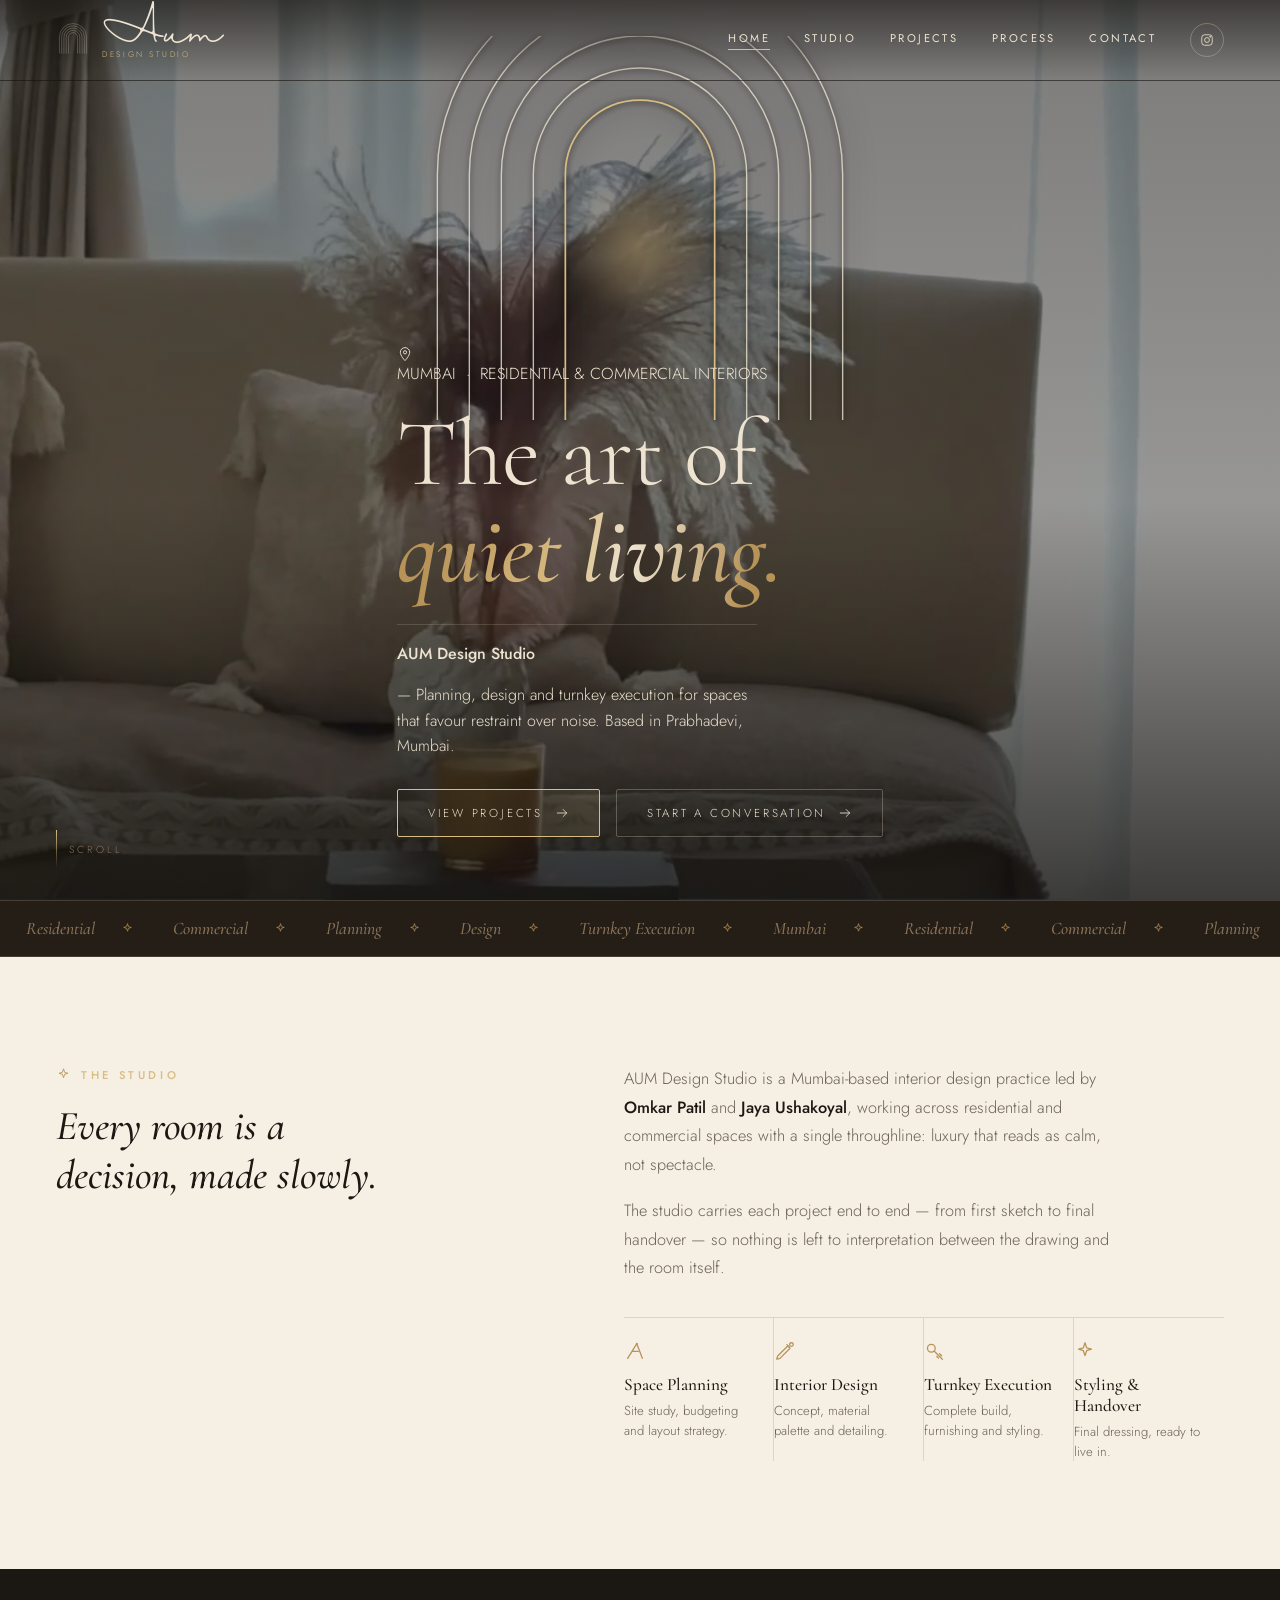
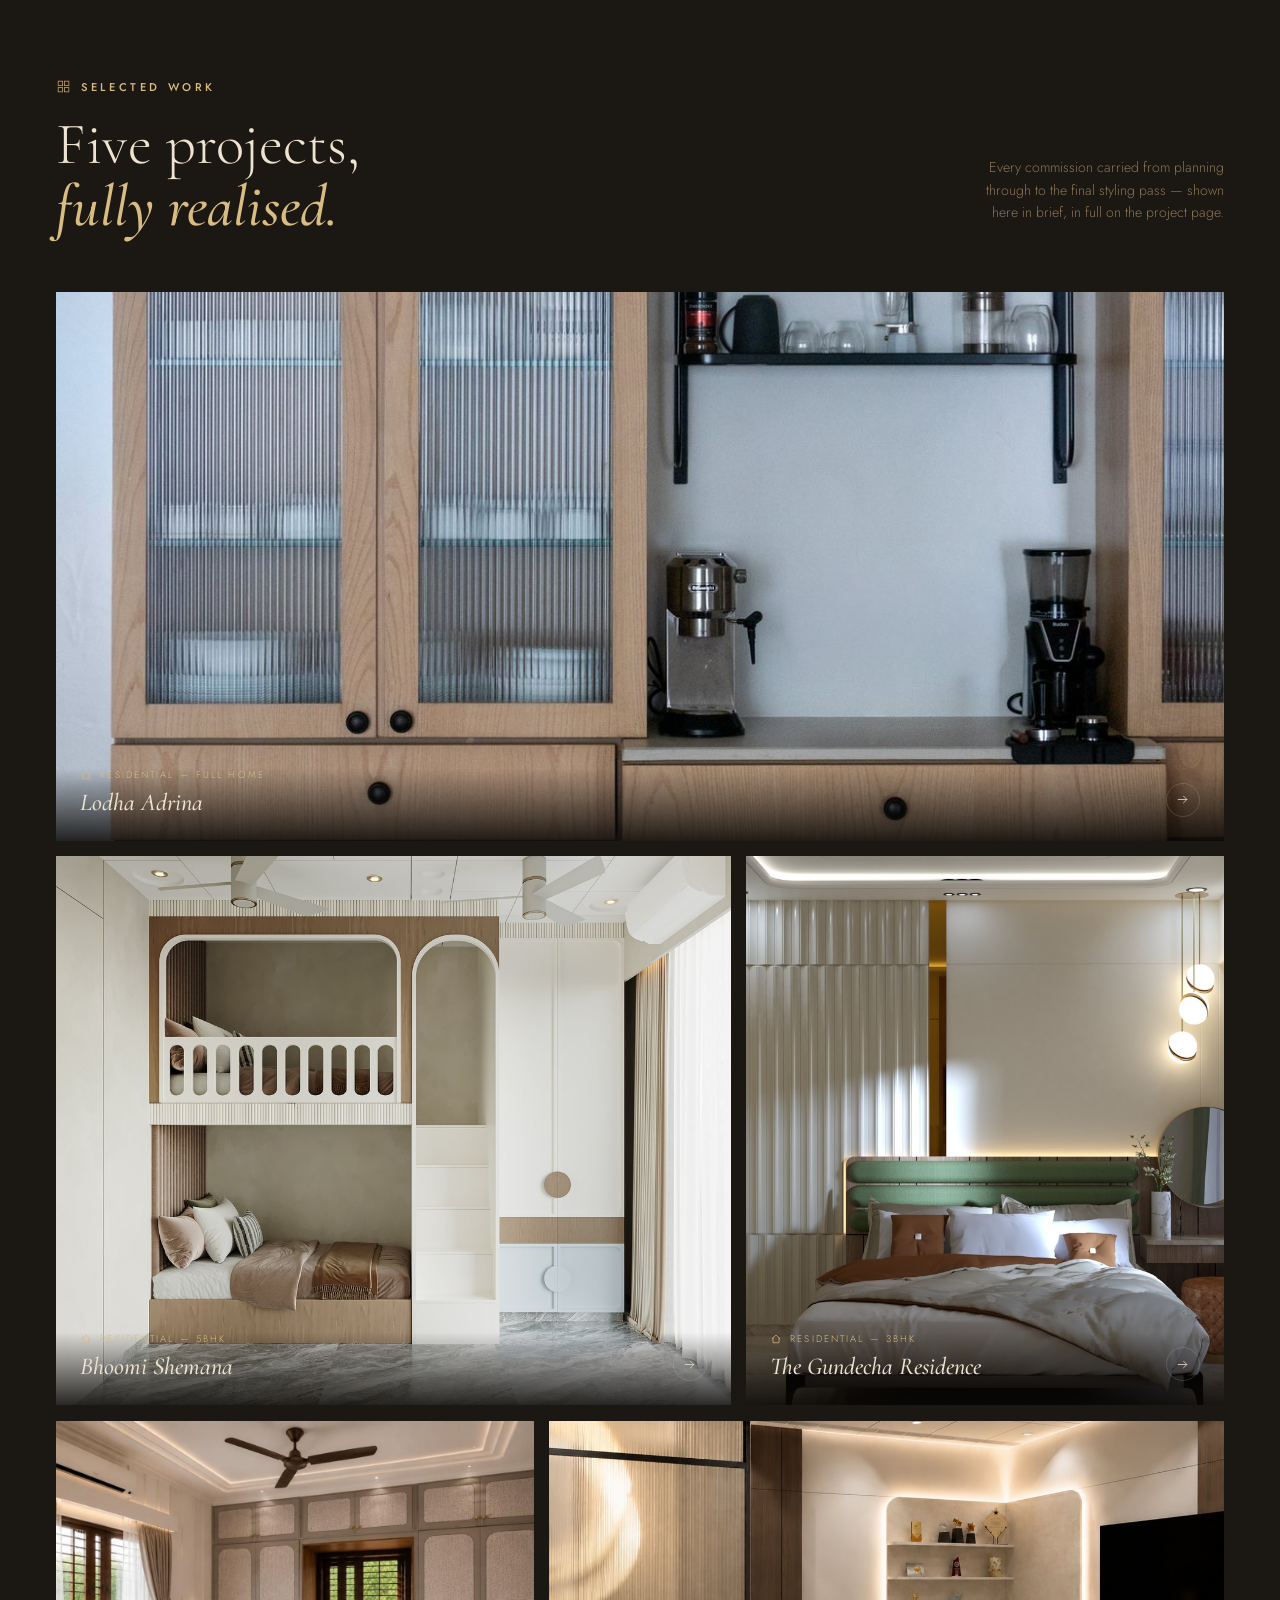
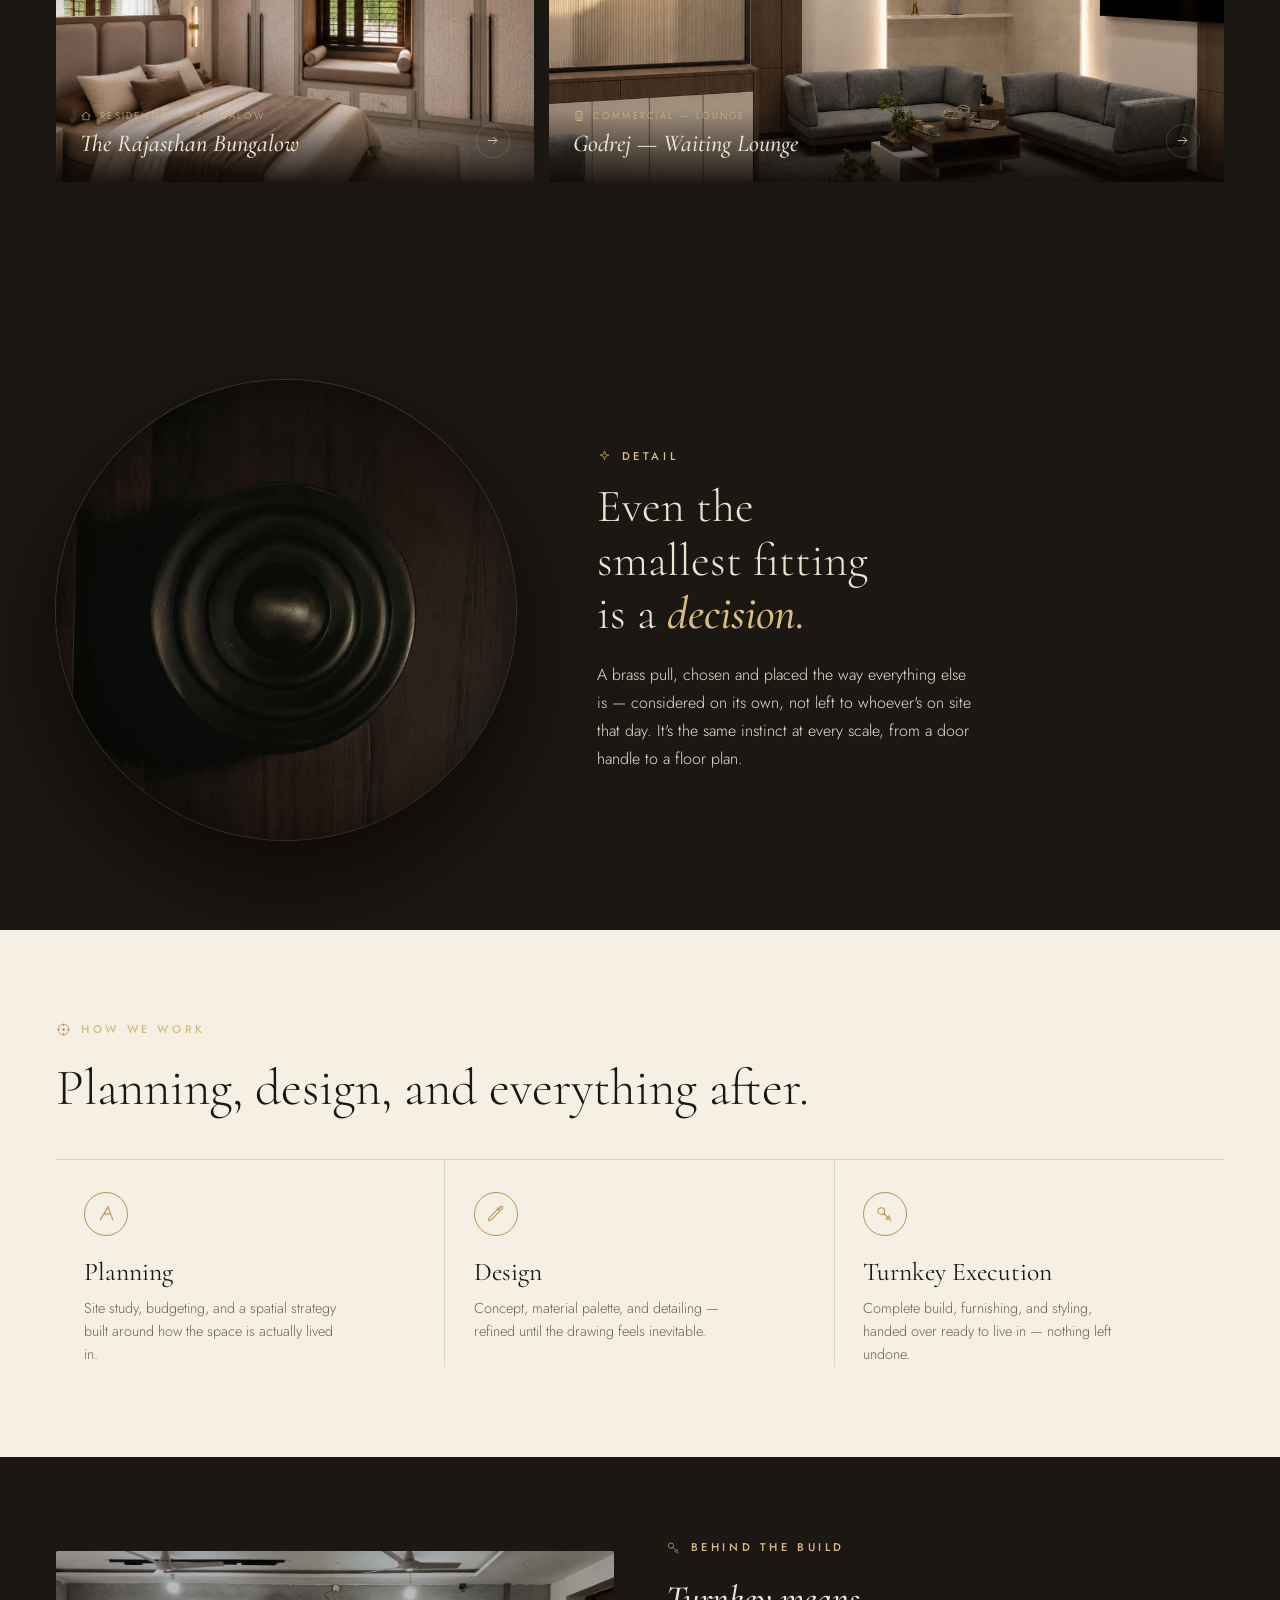
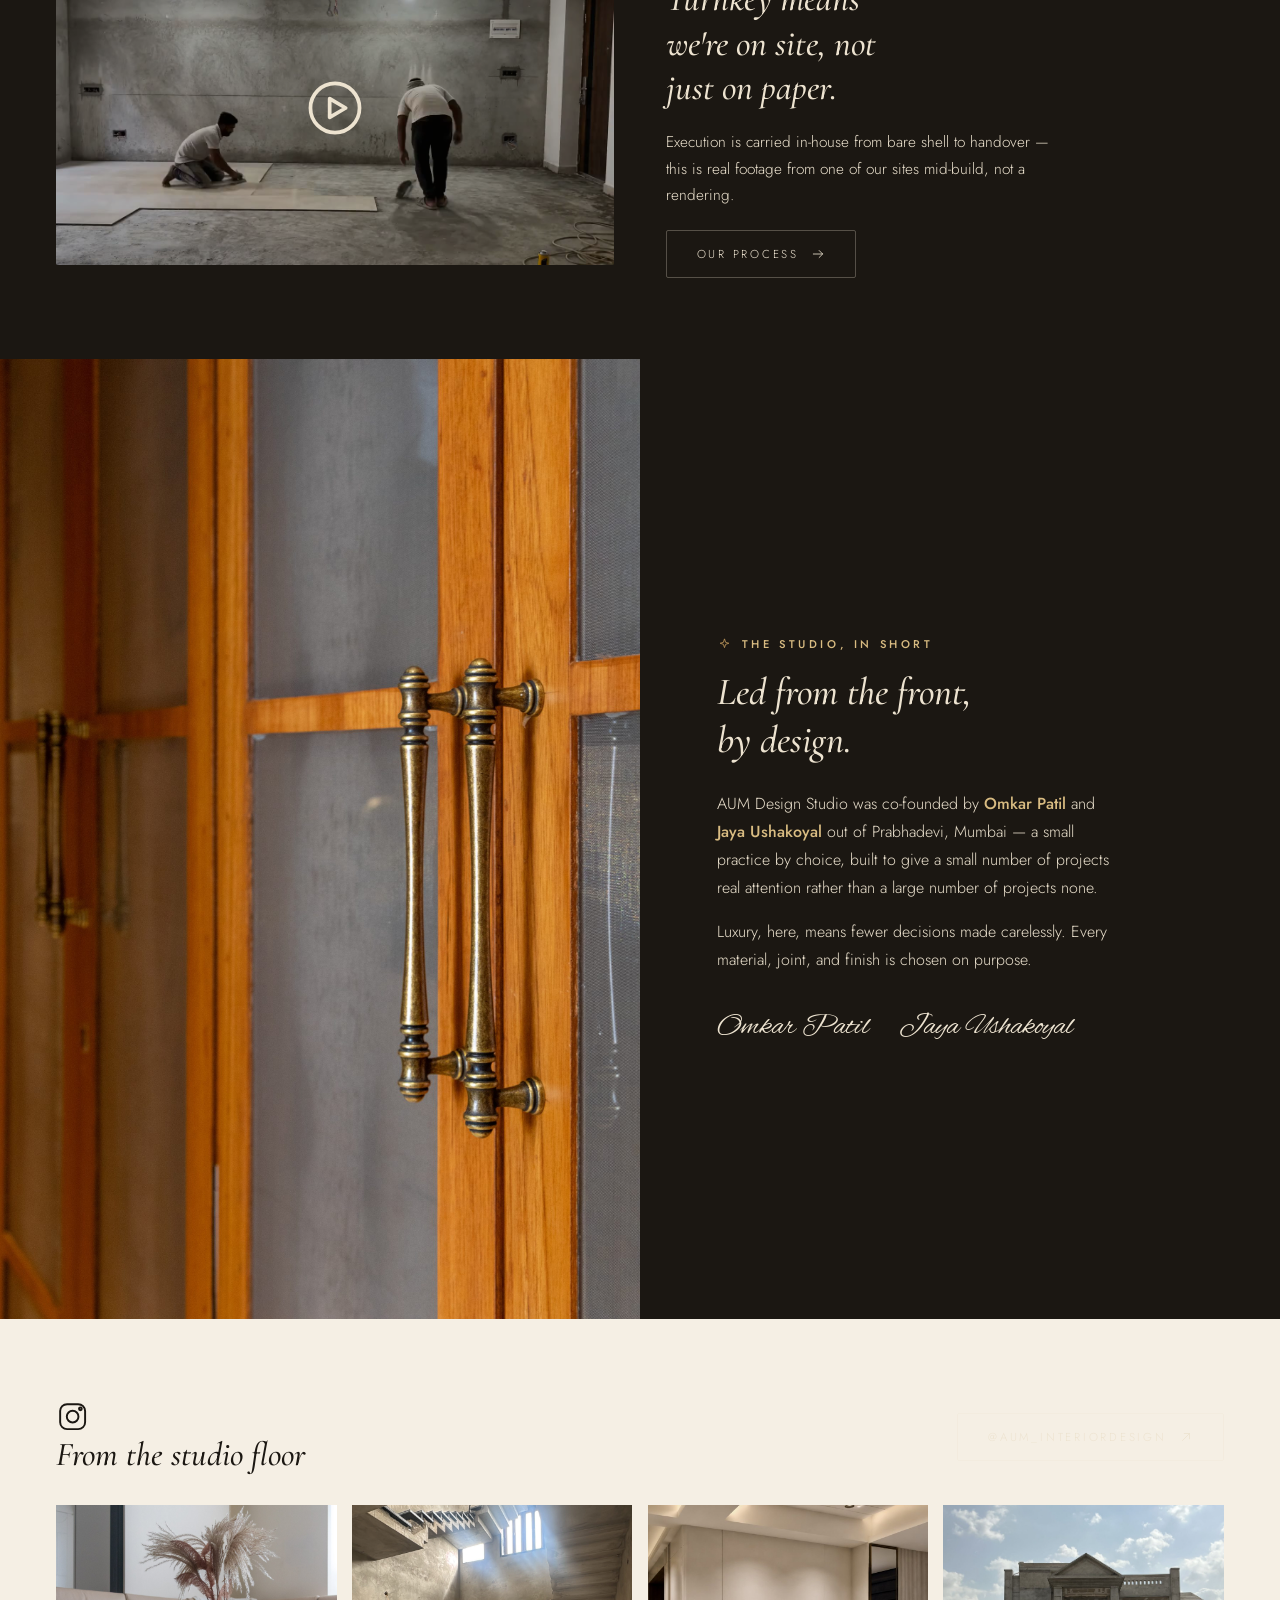
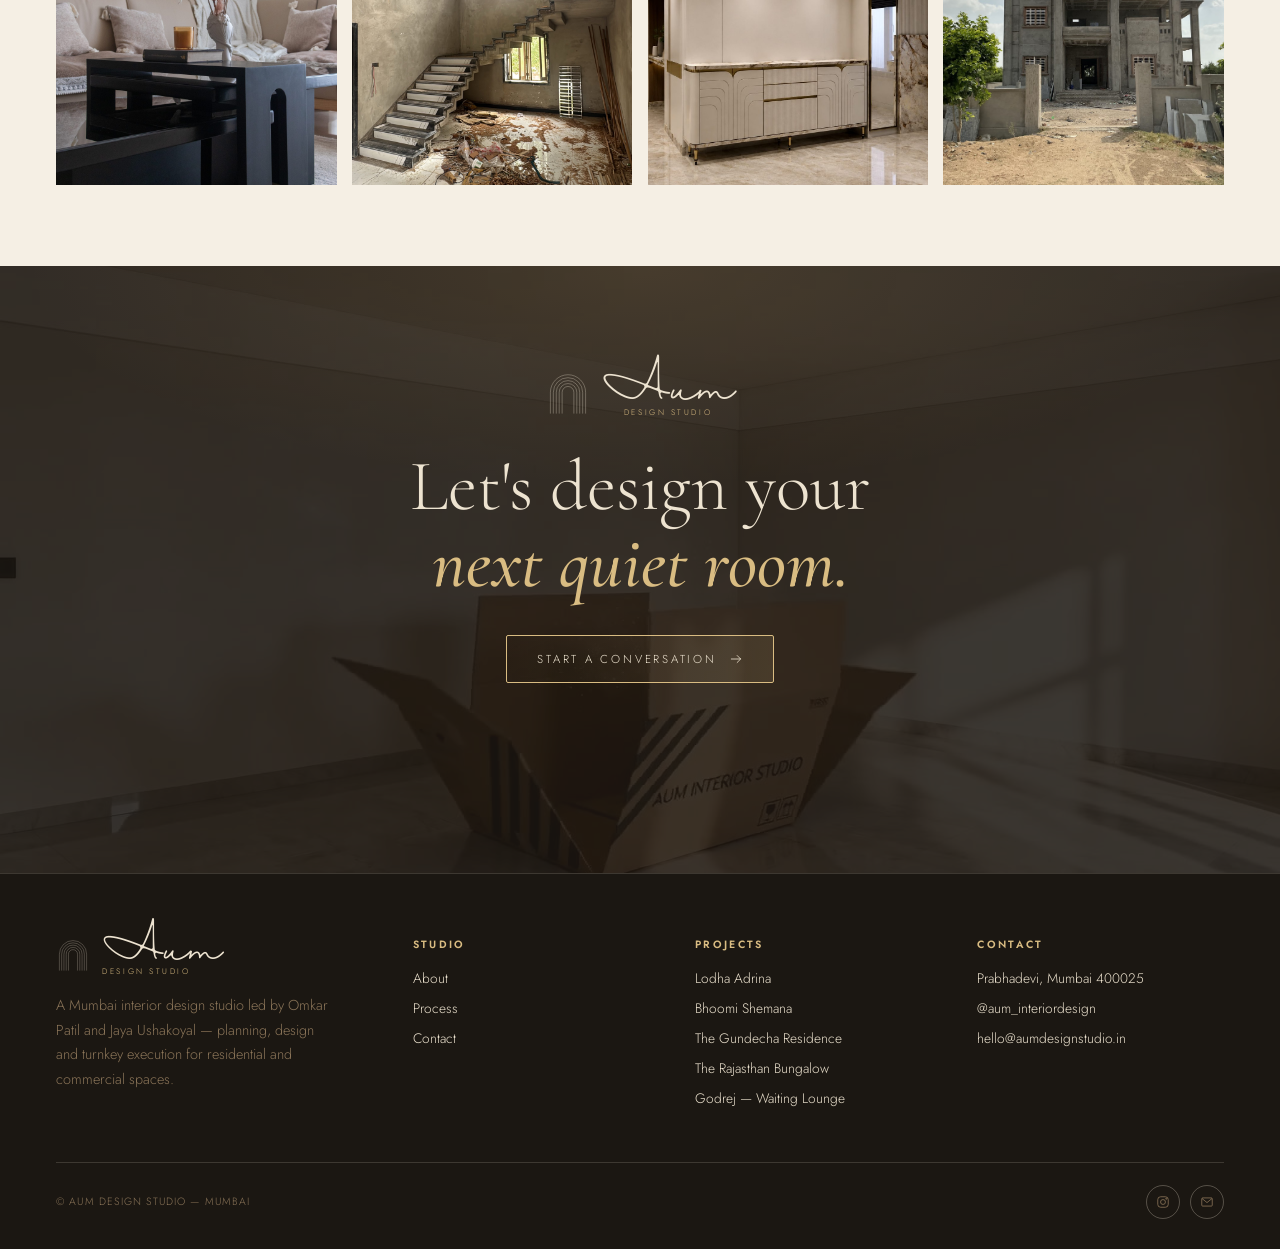
==== index.html @ 42ea37a6 "Initial commit: AUM Design Studio website" ====
<!doctype html>
<html lang="en">
<head>
<meta charset="utf-8" />
<meta name="viewport" content="width=device-width, initial-scale=1" />
<title>AUM Design Studio — Interior Design Studio, Mumbai</title>
<meta name="description" content="AUM Design Studio is a Mumbai-based interior design practice co-founded by Omkar Patil and Jaya Ushakoyal, offering planning, design and turnkey execution for residential and commercial spaces." />
<link rel="stylesheet" href="css/base.css" />
<link rel="stylesheet" href="css/pages.css" />

</head>
<body>
<svg xmlns="http://www.w3.org/2000/svg" style="display:none">
<defs>
<symbol id="i-plan" viewBox="0 0 24 24"><path d="M4 20L14 4l6 16M8.5 12.5h7" stroke-linecap="round" stroke-linejoin="round"/><circle cx="14" cy="4" r="1.1" fill="currentColor" stroke="none"/></symbol>
<symbol id="i-design" viewBox="0 0 24 24"><path d="M3 21l3.5-1 11-11-2.5-2.5-11 11L3 21z" stroke-linecap="round" stroke-linejoin="round"/><path d="M14 5l2.5 2.5" stroke-linecap="round"/><circle cx="19" cy="5" r="2"/></symbol>
<symbol id="i-key" viewBox="0 0 24 24"><circle cx="8" cy="9" r="4.2"/><path d="M11 12l9 9M17 15l2.2 2.2M14 18l1.8 1.8" stroke-linecap="round"/></symbol>
<symbol id="i-home" viewBox="0 0 24 24"><path d="M4 11.5L12 4l8 7.5M6 10v9.5h12V10" stroke-linecap="round" stroke-linejoin="round"/></symbol>
<symbol id="i-building" viewBox="0 0 24 24"><rect x="6" y="3" width="12" height="18" rx="0.5"/><path d="M9 7h1M14 7h1M9 11h1M14 11h1M9 15h1M14 15h1M10 21v-4h4v4" stroke-linecap="round"/></symbol>
<symbol id="i-arrow-right" viewBox="0 0 24 24"><path d="M4 12h16M14 6l6 6-6 6" stroke-linecap="round" stroke-linejoin="round"/></symbol>
<symbol id="i-arrow-up-right" viewBox="0 0 24 24"><path d="M6 18L18 6M9 6h9v9" stroke-linecap="round" stroke-linejoin="round"/></symbol>
<symbol id="i-play" viewBox="0 0 24 24"><circle cx="12" cy="12" r="9.2"/><path d="M10 8.5l6 3.5-6 3.5v-7z" stroke-linejoin="round"/></symbol>
<symbol id="i-close" viewBox="0 0 24 24"><path d="M5 5l14 14M19 5L5 19" stroke-linecap="round"/></symbol>
<symbol id="i-chevron-left" viewBox="0 0 24 24"><path d="M15 5l-7 7 7 7" stroke-linecap="round" stroke-linejoin="round"/></symbol>
<symbol id="i-chevron-right" viewBox="0 0 24 24"><path d="M9 5l7 7-7 7" stroke-linecap="round" stroke-linejoin="round"/></symbol>
<symbol id="i-instagram" viewBox="0 0 24 24"><rect x="3" y="3" width="18" height="18" rx="5"/><circle cx="12" cy="12" r="4.2"/><circle cx="17.6" cy="6.4" r="1"/></symbol>
<symbol id="i-mail" viewBox="0 0 24 24"><rect x="3" y="5" width="18" height="14" rx="1.5"/><path d="M4 6.5l8 6.5 8-6.5" stroke-linecap="round" stroke-linejoin="round"/></symbol>
<symbol id="i-phone" viewBox="0 0 24 24"><path d="M5 4h3.2l1.3 4.2-2 1.6a12 12 0 006.7 6.7l1.6-2 4.2 1.3V19a2 2 0 01-2.2 2A16 16 0 013 6.2 2 2 0 015 4z" stroke-linejoin="round"/></symbol>
<symbol id="i-pin" viewBox="0 0 24 24"><path d="M12 22s7-7.4 7-12.6A7 7 0 105 9.4C5 14.6 12 22 12 22z" stroke-linejoin="round"/><circle cx="12" cy="9.4" r="2.4"/></symbol>
<symbol id="i-sparkle" viewBox="0 0 24 24"><path d="M12 3l1.8 5.6L19 10l-5.2 1.7L12 17l-1.8-5.3L5 10l5.2-1.4L12 3z" stroke-linejoin="round"/></symbol>
<symbol id="i-grid" viewBox="0 0 24 24"><rect x="3.5" y="3.5" width="7" height="7"/><rect x="13.5" y="3.5" width="7" height="7"/><rect x="3.5" y="13.5" width="7" height="7"/><rect x="13.5" y="13.5" width="7" height="7"/></symbol>
<symbol id="i-ruler" viewBox="0 0 24 24"><path d="M3 15l6-6 12 12-6 6L3 15z" stroke-linejoin="round"/><path d="M7 15l2-2M10 18l2-2M13 21l2-2" stroke-linecap="round"/></symbol>
<symbol id="i-scope" viewBox="0 0 24 24"><circle cx="12" cy="12" r="8.5"/><circle cx="12" cy="12" r="2.2" fill="currentColor" stroke="none"/><path d="M12 3.5V6M12 18v2.5M3.5 12H6M18 12h2.5" stroke-linecap="round"/></symbol>
<symbol id="i-calendar" viewBox="0 0 24 24"><rect x="3.5" y="5" width="17" height="15" rx="1.5"/><path d="M3.5 9.5h17M8 3v4M16 3v4" stroke-linecap="round"/></symbol>
</defs>
</svg>

<header class="site-header">
  <a href="index.html" class="logo">
    <svg class="logo-arch" viewBox="0 0 120 120"><path d="M44,108 L44,50 A16,16 0 0 1 76,50 L76,108"/><path d="M36,108 L36,50 A24,24 0 0 1 84,50 L84,108"/><path d="M28,108 L28,50 A32,32 0 0 1 92,50 L92,108"/><path d="M20,108 L20,50 A40,40 0 0 1 100,50 L100,108"/><path d="M12,108 L12,50 A48,48 0 0 1 108,50 L108,108"/></svg>
    <span class="logo-text"><span class="logo-script">Aum</span><span class="logo-caps">Design Studio</span></span>
  </a>
  <nav class="main-nav">
    <a href="index.html" class="active">Home</a>
    <a href="index.html#studio">Studio</a>
    <a href="index.html#projects">Projects</a>
    <a href="index.html#process">Process</a>
    <a href="index.html#contact">Contact</a>
    <a href="https://www.instagram.com/aum_interiordesign/" class="icon-link" aria-label="Instagram" target="_blank" rel="noopener"><svg class="icon"><use href="#i-instagram"></use></svg></a>
  </nav>
  <button class="nav-toggle" aria-label="Menu" aria-expanded="false"><svg class="icon"><use href="#i-grid"></use></svg></button>
</header>

<section class="hero" id="top">
  <div class="hero-media parallax">
    <video autoplay muted loop playsinline preload="auto" poster="assets/video/site-hero-ambient-poster.jpg">
      <source src="assets/video/site-hero-ambient.mp4" type="video/mp4" />
    </video>
  </div>
  <svg class="hero-arches" viewBox="0 0 600 380" aria-hidden="true">
    <path d="M230,360 L230,130 A70,70 0 0 1 370,130 L370,360" style="animation-delay:.1s"/>
    <path d="M200,360 L200,130 A100,100 0 0 1 400,130 L400,360" style="animation-delay:.22s"/>
    <path d="M170,360 L170,130 A130,130 0 0 1 430,130 L430,360" style="animation-delay:.34s"/>
    <path d="M140,360 L140,130 A160,160 0 0 1 460,130 L460,360" style="animation-delay:.46s"/>
    <path d="M110,360 L110,130 A190,190 0 0 1 490,130 L490,360" style="animation-delay:.58s"/>
  </svg>
  <div class="hero-portal-glow"></div>
  <div class="wrap hero-content">
    <div class="hero-eyebrow reveal in-view"><svg class="icon"><use href="#i-pin"></use></svg> MUMBAI &nbsp;·&nbsp; RESIDENTIAL &amp; COMMERCIAL INTERIORS</div>
    <h1 class="reveal in-view reveal-delay-1">The art of<br><em>quiet&nbsp;living.</em></h1>
    <p class="hero-sub reveal in-view reveal-delay-2"><b>AUM Design Studio</b> — Planning, design and turnkey execution for spaces that favour restraint over noise. Based in Prabhadevi, Mumbai.</p>
    <div class="hero-ctas reveal in-view reveal-delay-2">
      <a href="#projects" class="btn">View Projects <svg class="icon"><use href="#i-arrow-right"></use></svg></a>
      <a href="#contact" class="btn ghost">Start a Conversation <svg class="icon"><use href="#i-arrow-right"></use></svg></a>
    </div>
  </div>
  <div class="scroll-cue"><span class="line"></span>Scroll</div>
</section>

<section class="marquee"><div class="marquee-track"><span>Residential <svg class="icon"><use href="#i-sparkle"></use></svg></span><span>Commercial <svg class="icon"><use href="#i-sparkle"></use></svg></span><span>Planning <svg class="icon"><use href="#i-sparkle"></use></svg></span><span>Design <svg class="icon"><use href="#i-sparkle"></use></svg></span><span>Turnkey Execution <svg class="icon"><use href="#i-sparkle"></use></svg></span><span>Mumbai <svg class="icon"><use href="#i-sparkle"></use></svg></span><span>Residential <svg class="icon"><use href="#i-sparkle"></use></svg></span><span>Commercial <svg class="icon"><use href="#i-sparkle"></use></svg></span><span>Planning <svg class="icon"><use href="#i-sparkle"></use></svg></span><span>Design <svg class="icon"><use href="#i-sparkle"></use></svg></span><span>Turnkey Execution <svg class="icon"><use href="#i-sparkle"></use></svg></span><span>Mumbai <svg class="icon"><use href="#i-sparkle"></use></svg></span></div></section>

<section class="statement" id="studio">
  <div class="wrap">
    <div class="reveal">
      <div class="eyebrow"><svg class="icon"><use href="#i-sparkle"></use></svg> The Studio</div>
      <h2>Every room is a decision, made&nbsp;slowly.</h2>
    </div>
    <div class="statement-body reveal reveal-delay-1">
      <p>AUM Design Studio is a Mumbai-based interior design practice led by <b>Omkar Patil</b> and <b>Jaya Ushakoyal</b>, working across residential and commercial spaces with a single throughline: luxury that reads as calm, not spectacle.</p>
      <p>The studio carries each project end to end — from first sketch to final handover — so nothing is left to interpretation between the drawing and the room itself.</p>
      <div class="service-row">
        <div class="service-item"><svg class="icon"><use href="#i-plan"></use></svg><h4>Space Planning</h4><p>Site study, budgeting and layout strategy.</p></div>
        <div class="service-item"><svg class="icon"><use href="#i-design"></use></svg><h4>Interior Design</h4><p>Concept, material palette and detailing.</p></div>
        <div class="service-item"><svg class="icon"><use href="#i-key"></use></svg><h4>Turnkey Execution</h4><p>Complete build, furnishing and styling.</p></div>
        <div class="service-item"><svg class="icon"><use href="#i-sparkle"></use></svg><h4>Styling &amp; Handover</h4><p>Final dressing, ready to live in.</p></div>
      </div>
    </div>
  </div>
</section>

<section class="projects" id="projects">
  <div class="wrap">
    <div class="projects-head">
      <div class="reveal">
        <div class="eyebrow"><svg class="icon"><use href="#i-grid"></use></svg> Selected Work</div>
        <h2>Five projects,<br><em>fully realised.</em></h2>
      </div>
      <p class="projects-note reveal reveal-delay-1">Every commission carried from planning through to the final styling pass — shown here in brief, in full on the project page.</p>
    </div>
    <div class="project-grid reveal reveal-delay-1">
      <a class="p-card p1" href="projects/lodha-adrina.html">
        <div class="frame" style="position:absolute;inset:0;"><img src="assets/img/lodha-adrina/card.jpg" alt="Lodha Adrina" loading="lazy" /></div>
        <video class="hover-video" muted loop playsinline preload="none" src="assets/video/lodha-card-loop.mp4"></video>
        <div class="p-caption">
          <div><span class="p-kicker"><svg class="icon"><use href="#i-home"></use></svg> Residential — Full Home</span><span class="p-name">Lodha Adrina</span></div>
          <div class="p-arrow"><svg class="icon"><use href="#i-arrow-right"></use></svg></div>
        </div>
      </a>
      <a class="p-card p2" href="projects/bhoomi-shemana.html">
        <div class="frame" style="position:absolute;inset:0;"><img src="assets/img/bhoomi-shemana/card.jpg" alt="Bhoomi Shemana" loading="lazy" /></div>
        
        <div class="p-caption">
          <div><span class="p-kicker"><svg class="icon"><use href="#i-home"></use></svg> Residential — 5BHK</span><span class="p-name">Bhoomi Shemana</span></div>
          <div class="p-arrow"><svg class="icon"><use href="#i-arrow-right"></use></svg></div>
        </div>
      </a>
      <a class="p-card p3" href="projects/gundechaal-residence.html">
        <div class="frame" style="position:absolute;inset:0;"><img src="assets/img/gundechaal-residence/card.jpg" alt="The Gundecha Residence" loading="lazy" /></div>
        
        <div class="p-caption">
          <div><span class="p-kicker"><svg class="icon"><use href="#i-home"></use></svg> Residential — 3BHK</span><span class="p-name">The Gundecha Residence</span></div>
          <div class="p-arrow"><svg class="icon"><use href="#i-arrow-right"></use></svg></div>
        </div>
      </a>
      <a class="p-card p4" href="projects/rajasthan-bungalow.html">
        <div class="frame" style="position:absolute;inset:0;"><img src="assets/img/rajasthan-bungalow/card.jpg" alt="The Rajasthan Bungalow" loading="lazy" /></div>
        
        <div class="p-caption">
          <div><span class="p-kicker"><svg class="icon"><use href="#i-home"></use></svg> Residential — Bungalow</span><span class="p-name">The Rajasthan Bungalow</span></div>
          <div class="p-arrow"><svg class="icon"><use href="#i-arrow-right"></use></svg></div>
        </div>
      </a>
      <a class="p-card p5" href="projects/godrej-lounge.html">
        <div class="frame" style="position:absolute;inset:0;"><img src="assets/img/godrej-lounge/card.jpg" alt="Godrej — Waiting Lounge" loading="lazy" /></div>
        
        <div class="p-caption">
          <div><span class="p-kicker"><svg class="icon"><use href="#i-building"></use></svg> Commercial — Lounge</span><span class="p-name">Godrej — Waiting Lounge</span></div>
          <div class="p-arrow"><svg class="icon"><use href="#i-arrow-right"></use></svg></div>
        </div>
      </a>
    </div>
  </div>
</section>

<section class="knob-feature">
  <div class="wrap knob-grid">
    <div class="knob-media reveal">
      <video class="scroll-video" muted loop playsinline preload="metadata" poster="assets/video/knob-detail-poster.jpg">
        <source src="assets/video/knob-detail.mp4" type="video/mp4" />
      </video>
      <div class="knob-ring"></div>
      <div class="knob-play-cue"><svg class="icon"><use href="#i-play"></use></svg></div>
    </div>
    <div class="knob-copy reveal reveal-delay-1">
      <div class="eyebrow"><svg class="icon"><use href="#i-sparkle"></use></svg> Detail</div>
      <h2>Even the smallest fitting is a <em>decision.</em></h2>
      <p class="reveal-text">A brass pull, chosen and placed the way everything else is — considered on its own, not left to whoever's on site that day. It's the same instinct at every scale, from a door handle to a floor plan.</p>
    </div>
  </div>
</section>

<section class="process" id="process">
  <div class="wrap">
    <div class="reveal" style="margin-bottom:40px;">
      <div class="eyebrow"><svg class="icon"><use href="#i-scope"></use></svg> How We Work</div>
      <h2 style="font-family:var(--serif);font-weight:300;font-size:clamp(2rem,4vw,3.2rem);margin:14px 0 0;">Planning, design, and everything after.</h2>
    </div>
    <div class="process-grid reveal reveal-delay-1">
      <div class="process-item"><div class="icon-wrap"><svg class="icon"><use href="#i-plan"></use></svg></div><h3>Planning</h3><p>Site study, budgeting, and a spatial strategy built around how the space is actually lived in.</p></div>
      <div class="process-item"><div class="icon-wrap"><svg class="icon"><use href="#i-design"></use></svg></div><h3>Design</h3><p>Concept, material palette, and detailing — refined until the drawing feels inevitable.</p></div>
      <div class="process-item"><div class="icon-wrap"><svg class="icon"><use href="#i-key"></use></svg></div><h3>Turnkey Execution</h3><p>Complete build, furnishing, and styling, handed over ready to live in — nothing left undone.</p></div>
    </div>
  </div>
</section>

<section class="behind">
  <div class="wrap behind-grid">
    <div class="reveal">
      <div class="video-frame landscape">
        <video muted loop playsinline poster="assets/video/process-turnkey-poster.jpg"><source src="assets/video/process-turnkey.mp4" type="video/mp4" /></video>
        <div class="video-play"><svg class="icon"><use href="#i-play"></use></svg></div>
      </div>
    </div>
    <div class="behind-copy reveal reveal-delay-1">
      <div class="eyebrow"><svg class="icon"><use href="#i-key"></use></svg> Behind The Build</div>
      <h2>Turnkey means we're on site, not just on paper.</h2>
      <p>Execution is carried in-house from bare shell to handover — this is real footage from one of our sites mid-build, not a rendering.</p>
      <a href="#process" class="btn ghost">Our Process <svg class="icon"><use href="#i-arrow-right"></use></svg></a>
    </div>
  </div>
</section>

<section class="about" id="about">
  <div class="about-grid">
    <div class="about-media reveal"><div class="frame"><img src="assets/img/lodha-adrina/gallery-04.jpg" alt="Materials and detailing, Lodha Adrina" loading="lazy" /></div></div>
    <div class="about-copy reveal reveal-delay-1">
      <div class="eyebrow"><svg class="icon"><use href="#i-sparkle"></use></svg> The Studio, in Short</div>
      <h2>Led from the front,<br>by design.</h2>
      <p>AUM Design Studio was co-founded by <b>Omkar Patil</b> and <b>Jaya Ushakoyal</b> out of Prabhadevi, Mumbai — a small practice by choice, built to give a small number of projects real attention rather than a large number of projects none.</p>
      <p>Luxury, here, means fewer decisions made carelessly. Every material, joint, and finish is chosen on purpose.</p>
      <div class="about-signs">
        <span class="about-sign">Omkar Patil</span>
        <span class="about-sign">Jaya Ushakoyal</span>
      </div>
    </div>
  </div>
</section>

<section class="social-strip">
  <div class="wrap">
    <div class="social-head reveal">
      <h2><svg class="icon"><use href="#i-instagram"></use></svg> From the studio floor</h2>
      <a href="https://www.instagram.com/aum_interiordesign/" class="btn ghost on-paper" target="_blank" rel="noopener">@aum_interiordesign <svg class="icon"><use href="#i-arrow-up-right"></use></svg></a>
    </div>
    <div class="social-grid reveal reveal-delay-1"><a class="frame" href="https://www.instagram.com/aum_interiordesign/" target="_blank" rel="noopener"><img src="assets/img/lodha-adrina/gallery-01.jpg" alt="AUM Design Studio on Instagram" loading="lazy" /></a><a class="frame" href="https://www.instagram.com/aum_interiordesign/" target="_blank" rel="noopener"><img src="assets/img/bhoomi-shemana/gallery-01.jpg" alt="AUM Design Studio on Instagram" loading="lazy" /></a><a class="frame" href="https://www.instagram.com/aum_interiordesign/" target="_blank" rel="noopener"><img src="assets/img/gundechaal-residence/gallery-01.jpg" alt="AUM Design Studio on Instagram" loading="lazy" /></a><a class="frame" href="https://www.instagram.com/aum_interiordesign/" target="_blank" rel="noopener"><img src="assets/img/rajasthan-bungalow/gallery-01.jpg" alt="AUM Design Studio on Instagram" loading="lazy" /></a></div>
  </div>
</section>

<section class="cta" id="contact">
  <div class="cta-media">
    <video class="scroll-video" muted loop playsinline preload="none" poster="assets/video/brand-intro-poster.jpg"><source src="assets/video/brand-intro.mp4" type="video/mp4" /></video>
  </div>
  <div class="wrap">
    <div class="logo reveal in-view">
      <svg class="logo-arch" viewBox="0 0 120 120"><path d="M44,108 L44,50 A16,16 0 0 1 76,50 L76,108"/><path d="M36,108 L36,50 A24,24 0 0 1 84,50 L84,108"/><path d="M28,108 L28,50 A32,32 0 0 1 92,50 L92,108"/><path d="M20,108 L20,50 A40,40 0 0 1 100,50 L100,108"/><path d="M12,108 L12,50 A48,48 0 0 1 108,50 L108,108"/></svg>
      <span class="logo-text"><span class="logo-script">Aum</span><span class="logo-caps">Design Studio</span></span>
    </div>
    <h2 class="reveal reveal-delay-1">Let's design your<br><em>next quiet room.</em></h2>
    <a href="https://www.instagram.com/aum_interiordesign/" target="_blank" rel="noopener" class="btn reveal reveal-delay-2">Start a Conversation <svg class="icon"><use href="#i-arrow-right"></use></svg></a>
    <div class="contact-facts reveal reveal-delay-2">
      <div><svg class="icon"><use href="#i-pin"></use></svg><div><span class="lbl">Studio</span><span class="val">Prabhadevi, Mumbai 400025</span></div></div>
      <div><svg class="icon"><use href="#i-instagram"></use></svg><div><span class="lbl">Instagram</span><span class="val">@aum_interiordesign</span></div></div>
      <div><svg class="icon"><use href="#i-mail"></use></svg><div><span class="lbl">Enquiries</span><span class="val">hello@aumdesignstudio.in</span></div></div>
    </div>
  </div>
</section>
<footer class="site-footer">
  <div class="wrap">
    <div class="footer-top">
      <div>
        <a href="index.html" class="logo"><svg class="logo-arch" viewBox="0 0 120 120"><path d="M44,108 L44,50 A16,16 0 0 1 76,50 L76,108"/><path d="M36,108 L36,50 A24,24 0 0 1 84,50 L84,108"/><path d="M28,108 L28,50 A32,32 0 0 1 92,50 L92,108"/><path d="M20,108 L20,50 A40,40 0 0 1 100,50 L100,108"/><path d="M12,108 L12,50 A48,48 0 0 1 108,50 L108,108"/></svg><span class="logo-text"><span class="logo-script">Aum</span><span class="logo-caps">Design Studio</span></span></a>
        <p>A Mumbai interior design studio led by Omkar Patil and Jaya Ushakoyal — planning, design and turnkey execution for residential and commercial spaces.</p>
      </div>
      <div class="footer-col"><h4>Studio</h4>
        <a href="index.html#studio">About</a>
        <a href="index.html#process">Process</a>
        <a href="index.html#contact">Contact</a>
      </div>
      <div class="footer-col"><h4>Projects</h4>
        <a href="projects/lodha-adrina.html">Lodha Adrina</a>
<a href="projects/bhoomi-shemana.html">Bhoomi Shemana</a>
<a href="projects/gundechaal-residence.html">The Gundecha Residence</a>
<a href="projects/rajasthan-bungalow.html">The Rajasthan Bungalow</a>
<a href="projects/godrej-lounge.html">Godrej — Waiting Lounge</a>
      </div>
      <div class="footer-col"><h4>Contact</h4>
        <span>Prabhadevi, Mumbai 400025</span>
        <a href="https://www.instagram.com/aum_interiordesign/" target="_blank" rel="noopener">@aum_interiordesign</a>
        <a href="mailto:hello@aumdesignstudio.in">hello@aumdesignstudio.in</a>
      </div>
    </div>
    <div class="footer-bottom">
      <span>&copy; AUM Design Studio — Mumbai</span>
      <div class="footer-social">
        <a href="https://www.instagram.com/aum_interiordesign/" class="icon-link" aria-label="Instagram" target="_blank" rel="noopener"><svg class="icon"><use href="#i-instagram"></use></svg></a>
        <a href="mailto:hello@aumdesignstudio.in" class="icon-link" aria-label="Email"><svg class="icon"><use href="#i-mail"></use></svg></a>
      </div>
    </div>
  </div>
</footer>
<script src="js/site.js"></script>
</body>
</html>
---- css/base.css ----
/* ========================================================================
   AUM Design Studio — Shared Design System
   ======================================================================== */

@font-face{font-family:'Cormorant';font-style:normal;font-weight:300 600;font-display:swap;
  src:url('../assets/fonts/cormorant-normal.woff2') format('woff2');}
@font-face{font-family:'Cormorant';font-style:italic;font-weight:400 600;font-display:swap;
  src:url('../assets/fonts/cormorant-italic.woff2') format('woff2');}
@font-face{font-family:'Jost';font-style:normal;font-weight:300 600;font-display:swap;
  src:url('../assets/fonts/jost.woff2') format('woff2');}
@font-face{font-family:'Alex Brush';font-style:normal;font-weight:400;font-display:swap;
  src:url('../assets/fonts/alexbrush.woff2') format('woff2');}
@font-face{font-family:'Halimun';font-style:normal;font-weight:400;font-display:swap;
  src:url('../assets/fonts/halimun.ttf') format('truetype');}

:root{
  --ink:#1B1712;
  --ink-2:#241E17;
  --ink-line: rgba(237,227,208,.16);
  --ink-line-strong: rgba(237,227,208,.28);
  --paper:#F5EFE4;
  --paper-dim:#EAE0CD;
  --paper-line: rgba(27,23,18,.12);
  --brass:#B79358;
  --brass-bright:#D9BC82;
  --clay:#8A7458;
  --stone:#6B6255;
  --ivory:#EDE3D0;
  --serif:'Cormorant', Georgia, 'Times New Roman', serif;
  --sans:'Jost', 'Segoe UI', Helvetica, Arial, sans-serif;
  --script:'Alex Brush', cursive;
  --logo-script:'Halimun', cursive;
  --ease: cubic-bezier(.22,.61,.36,1);
  --header-h: 84px;
}

*{box-sizing:border-box;}
html{scroll-behavior:smooth;}
body{
  margin:0;background:var(--ink);color:var(--ivory);
  font-family:var(--sans);font-weight:300;
  -webkit-font-smoothing:antialiased;overflow-x:clip;
}
img,svg,video{display:block;max-width:100%;}
a{color:inherit;text-decoration:none;}
section{position:relative;}
::selection{background:var(--brass);color:var(--ink);}
.icon{width:1em;height:1em;fill:none;stroke:currentColor;stroke-width:1.4;flex:none;}

.wrap{max-width:1400px;margin:0 auto;padding-inline:clamp(20px,4.4vw,72px);}
.on-paper{color:var(--ink);}

.eyebrow{
  font-family:var(--sans);font-size:.7rem;font-weight:500;letter-spacing:.32em;
  text-transform:uppercase;color:var(--brass-bright);display:inline-flex;align-items:center;gap:10px;
}
.on-paper .eyebrow{color:var(--brass);}
.eyebrow .icon{width:15px;height:15px;color:var(--brass);}

.reveal{opacity:0;transform:translateY(26px);transition:opacity .9s var(--ease), transform .9s var(--ease);}
.reveal.in-view{opacity:1;transform:translateY(0);}
.reveal-delay-1{transition-delay:.1s;} .reveal-delay-2{transition-delay:.2s;} .reveal-delay-3{transition-delay:.32s;}

/* ---------- Buttons ---------- */
.btn{
  display:inline-flex;align-items:center;gap:12px;padding:15px 30px;
  border:1px solid var(--brass-bright);border-radius:2px;
  font-size:.72rem;letter-spacing:.24em;text-transform:uppercase;color:var(--ivory);
  background:linear-gradient(100deg, transparent, rgba(217,188,130,.14), transparent);
  background-size:220% 100%;background-position:0% 0%;position:relative;overflow:hidden;
  transition:background-position .8s var(--ease), border-color .4s var(--ease), transform .3s var(--ease);
}
.btn:hover{background-position:100% 0%;border-color:var(--ivory);transform:translateY(-2px);}
.btn .icon{width:14px;height:14px;transition:transform .35s var(--ease);}
.btn:hover .icon{transform:translateX(4px);}
.btn.ghost{background:none;border-color:var(--ink-line-strong);}
.btn.ghost:hover{border-color:var(--brass-bright);}
.on-paper .btn{color:var(--ink);border-color:var(--brass);}
.on-paper .btn:hover{border-color:var(--ink);}

/* ---------- Logo ---------- */
.logo{display:flex;align-items:center;gap:12px;}
.logo-arch{width:34px;height:34px;flex:none;}
.logo-arch path{fill:none;stroke:currentColor;stroke-width:1;opacity:.85;}
.logo-script{font-family:var(--logo-script);font-size:1.9rem;color:var(--ivory);display:block;margin-bottom:-2px;line-height:1;}
.logo-caps{font-family:var(--sans);font-size:.5rem;letter-spacing:.32em;text-transform:uppercase;color:var(--brass-bright);display:block;}

/* ---------- Header ---------- */
header.site-header{
  position:fixed;top:0;left:0;right:0;z-index:200;
  padding:20px clamp(20px,4.4vw,72px);
  display:flex;align-items:center;justify-content:space-between;
  background:linear-gradient(to bottom, rgba(20,17,13,.6), transparent);
  transition:background .5s var(--ease), backdrop-filter .5s var(--ease), padding .4s var(--ease), border-color .5s var(--ease);
  border-bottom:1px solid transparent;
}
header.site-header.solid{background:rgba(21,18,14,.88);backdrop-filter:blur(14px) saturate(1.1);padding-block:13px;border-color:var(--ink-line);}
header.site-header nav.main-nav{display:flex;align-items:center;gap:clamp(18px,2.6vw,40px);}
header.site-header nav.main-nav a:not(.icon-link){
  font-size:.7rem;letter-spacing:.22em;text-transform:uppercase;font-weight:400;position:relative;padding-bottom:4px;
}
header.site-header nav.main-nav a:not(.icon-link)::after{
  content:'';position:absolute;left:0;bottom:0;width:100%;height:1px;background:var(--brass-bright);
  transform:scaleX(0);transform-origin:left;transition:transform .4s var(--ease);
}
header.site-header nav.main-nav a.active::after,
header.site-header nav.main-nav a:not(.icon-link):hover::after{transform:scaleX(1);}
.icon-link{width:34px;height:34px;border:1px solid var(--ink-line-strong);border-radius:50%;display:flex;align-items:center;justify-content:center;transition:border-color .3s var(--ease), background .3s var(--ease);}
.icon-link:hover{border-color:var(--brass-bright);background:rgba(217,188,130,.08);}
.icon-link .icon{width:14px;height:14px;}
.nav-toggle{display:none;width:40px;height:40px;border:1px solid var(--ink-line-strong);border-radius:50%;align-items:center;justify-content:center;background:none;color:var(--ivory);cursor:pointer;}
.nav-toggle .icon{width:16px;height:16px;}

@media (max-width: 880px){
  header.site-header nav.main-nav{
    position:fixed;inset:0;background:var(--ink);flex-direction:column;justify-content:center;align-items:center;gap:28px;
    opacity:0;pointer-events:none;transition:opacity .4s var(--ease);
  }
  header.site-header nav.main-nav.open{opacity:1;pointer-events:auto;}
  header.site-header nav.main-nav a:not(.icon-link){font-size:1.1rem;}
  .nav-toggle{display:flex;z-index:210;}
}

/* ---------- Marquee ---------- */
.marquee{
  border-top:1px solid var(--ink-line);border-bottom:1px solid var(--ink-line);
  overflow:hidden;padding-block:16px;background:var(--ink-2);white-space:nowrap;
}
.marquee-track{display:inline-flex;gap:0;animation:marquee 32s linear infinite;}
.marquee-track span{
  font-family:var(--serif);font-style:italic;font-size:1.1rem;color:var(--clay);padding-inline:26px;
  display:inline-flex;align-items:center;gap:26px;white-space:nowrap;
}
.marquee-track span .icon{width:13px;height:13px;color:var(--brass);}
@keyframes marquee{from{transform:translateX(0);}to{transform:translateX(-50%);}}
@media (prefers-reduced-motion: reduce){.marquee-track{animation:none;}}

/* ---------- Placeholder / ph-image tag kept for fallback blocks ---------- */
.ph-image{position:relative;width:100%;height:100%;overflow:hidden;background:linear-gradient(155deg, rgba(217,188,130,.16), transparent 55%), var(--ink-2);}

/* ---------- Media frame (real photos) ---------- */
.frame{position:relative;overflow:hidden;background:var(--ink-2);}
.frame img, .frame video{width:100%;height:100%;object-fit:cover;display:block;transition:transform 1.2s var(--ease);}
.frame:hover img, .frame:hover video{transform:scale(1.045);}
.frame .frame-tag{
  position:absolute;left:16px;bottom:16px;z-index:3;font-size:.6rem;letter-spacing:.2em;text-transform:uppercase;
  color:rgba(237,227,208,.85);display:flex;align-items:center;gap:8px;text-shadow:0 1px 8px rgba(0,0,0,.5);
}

/* ---------- Footer ---------- */
footer.site-footer{
  background:var(--ink);border-top:1px solid var(--ink-line);padding-block:clamp(50px,7vh,80px) 30px;
}
.footer-top{display:grid;grid-template-columns:1.3fr 1fr 1fr 1fr;gap:36px;padding-bottom:44px;border-bottom:1px solid var(--ink-line);}
.footer-top .logo{margin-bottom:16px;}
.footer-top p{font-size:.9rem;color:var(--clay);line-height:1.7;max-width:34ch;margin:0;}
.footer-col h4{font-family:var(--sans);font-size:.66rem;letter-spacing:.22em;text-transform:uppercase;color:var(--brass-bright);margin:0 0 16px;}
.footer-col a, .footer-col span{display:block;font-size:.86rem;color:var(--paper-dim);margin-bottom:10px;}
.footer-col a:hover{color:var(--ivory);}
.footer-bottom{display:flex;justify-content:space-between;align-items:center;flex-wrap:wrap;gap:12px;padding-top:22px;
  font-size:.66rem;letter-spacing:.1em;color:var(--clay);text-transform:uppercase;}
.footer-social{display:flex;gap:10px;}

/* ---------- Lightbox ---------- */
.lightbox{position:fixed;inset:0;z-index:400;background:rgba(12,10,8,.94);display:flex;align-items:center;justify-content:center;
  opacity:0;pointer-events:none;transition:opacity .35s var(--ease);}
.lightbox.open{opacity:1;pointer-events:auto;}
.lightbox img{max-width:90vw;max-height:84vh;object-fit:contain;box-shadow:0 30px 80px rgba(0,0,0,.6);}
.lightbox-close, .lightbox-nav{position:absolute;border:1px solid var(--ink-line-strong);border-radius:50%;
  width:46px;height:46px;display:flex;align-items:center;justify-content:center;color:var(--ivory);background:rgba(20,17,13,.5);cursor:pointer;transition:border-color .3s var(--ease);}
.lightbox-close:hover, .lightbox-nav:hover{border-color:var(--brass-bright);}
.lightbox-close{top:24px;right:24px;}
.lightbox-nav.prev{left:24px;top:50%;transform:translateY(-50%);}
.lightbox-nav.next{right:24px;top:50%;transform:translateY(-50%);}
.lightbox-nav .icon, .lightbox-close .icon{width:16px;height:16px;}
.lightbox-count{position:absolute;bottom:24px;left:50%;transform:translateX(-50%);font-size:.7rem;letter-spacing:.2em;color:var(--clay);}

/* ---------- Cursor dot (desktop only) ---------- */
.cursor-dot{position:fixed;width:10px;height:10px;border-radius:50%;background:var(--brass-bright);
  pointer-events:none;z-index:500;transform:translate(-50%,-50%);transition:opacity .3s ease, width .25s ease, height .25s ease, background .25s ease;
  opacity:0;mix-blend-mode:difference;}
.cursor-dot.show{opacity:1;}
.cursor-dot.grow{width:44px;height:44px;background:rgba(217,188,130,.5);}
@media (hover:none), (pointer:coarse){.cursor-dot{display:none;}}

@media (prefers-reduced-motion: reduce){
  .reveal{opacity:1;transform:none;transition:none;}
  .marquee-track{animation:none;}
}
---- css/pages.css ----
/* ========================================================================
   Page-specific styles: home + project detail
   ======================================================================== */

/* ---------- Hero (home) ---------- */
.hero{min-height:100svh;display:flex;flex-direction:column;justify-content:flex-end;padding-bottom:clamp(46px,7vh,92px);overflow:hidden;}
.hero-media{position:absolute;inset:0;z-index:0;}
.hero-media.parallax{top:-8%;height:116%;will-change:transform;}
.hero-media video, .hero-media img{width:100%;height:100%;object-fit:cover;}
.hero-media::after{content:'';position:absolute;inset:0;
  background:linear-gradient(to top, rgba(10,8,6,.86) 0%, rgba(10,8,6,.42) 45%, rgba(10,8,6,.55) 100%);}
.hero-arches{position:absolute;top:4vh;left:50%;transform:translateX(-50%);width:min(640px,80vw);z-index:1;pointer-events:none;
  filter:drop-shadow(0 1px 3px rgba(0,0,0,.9)) drop-shadow(0 0 14px rgba(0,0,0,.6));}
.hero-arches path{fill:none;stroke:var(--ivory);stroke-width:1.3;
  stroke-dasharray:1400;stroke-dashoffset:1400;animation:draw 2.8s var(--ease) forwards;opacity:.8;}
.hero-arches path:nth-child(1){opacity:1;stroke:var(--brass-bright);stroke-width:1.6;}
@keyframes draw{to{stroke-dashoffset:0;}}
.hero-portal-glow{position:absolute;top:20vh;left:50%;transform:translateX(-50%);width:140px;height:140px;
  border-radius:50%;z-index:1;pointer-events:none;
  background:radial-gradient(circle, rgba(217,188,130,.4), rgba(217,188,130,0) 70%);filter:blur(6px);
  animation:archpulse 5s ease-in-out infinite;}
@keyframes archpulse{0%,100%{opacity:.5;transform:translateX(-50%) scale(1);}50%{opacity:1;transform:translateX(-50%) scale(1.14);}}
.hero-content{position:relative;z-index:2;}
.hero-eyebrow{margin-bottom:20px;}
.hero h1{font-family:var(--serif);font-weight:300;font-size:clamp(2.6rem,7.4vw,6.2rem);line-height:1.03;margin:0 0 24px;letter-spacing:-.01em;text-wrap:balance;max-width:15ch;}
.hero h1 em{font-style:italic;font-weight:400;background:linear-gradient(100deg, var(--brass) 10%, var(--brass-bright) 45%, var(--ivory) 60%, var(--brass) 90%);-webkit-background-clip:text;background-clip:text;color:transparent;}
.hero-sub{font-size:1rem;font-weight:300;color:var(--paper-dim);max-width:40ch;line-height:1.6;border-top:1px solid var(--ink-line);padding-top:16px;display:flex;flex-wrap:wrap;gap:16px 28px;align-items:baseline;}
.hero-sub b{color:var(--ivory);font-weight:500;}
.hero-ctas{display:flex;gap:16px;flex-wrap:wrap;margin-top:30px;}
.scroll-cue{position:absolute;bottom:32px;left:clamp(20px,4.4vw,72px);z-index:2;display:flex;align-items:center;gap:12px;font-size:.64rem;letter-spacing:.3em;text-transform:uppercase;color:var(--clay);}
.scroll-cue .line{width:1px;height:38px;background:linear-gradient(to bottom, var(--brass-bright), transparent);animation:cue 2.2s ease-in-out infinite;}
@keyframes cue{0%{opacity:.2;}50%{opacity:1;}100%{opacity:.2;}}

/* ---------- Statement ---------- */
.statement{background:var(--paper);color:var(--ink);}
.statement .wrap{padding-block:clamp(80px,12vh,130px);display:grid;grid-template-columns:.9fr 1.1fr;gap:clamp(36px,6vw,90px);align-items:start;}
.statement h2{font-family:var(--serif);font-style:italic;font-weight:400;font-size:clamp(1.8rem,3.2vw,2.8rem);line-height:1.2;margin:14px 0 0;color:var(--ink);text-wrap:balance;}
.statement-body p{font-size:1.02rem;line-height:1.75;color:var(--stone);margin:0 0 18px;max-width:54ch;}
.statement-body p b{color:var(--ink);font-weight:500;}

/* service icon row */
.service-row{display:grid;grid-template-columns:repeat(4,1fr);gap:0;margin-top:34px;border-top:1px solid var(--paper-line);}
.service-item{padding:22px 18px 0 0;border-right:1px solid var(--paper-line);}
.service-item:last-child{border-right:none;}
.service-item .icon{width:22px;height:22px;color:var(--brass);margin-bottom:12px;}
.service-item h4{font-family:var(--serif);font-weight:500;font-size:1.08rem;margin:0 0 6px;color:var(--ink);}
.service-item p{font-size:.82rem;color:var(--stone);line-height:1.5;margin:0;}
@media (max-width:760px){.service-row{grid-template-columns:1fr 1fr;}.service-item{border-right:none;border-bottom:1px solid var(--paper-line);padding-bottom:18px;margin-bottom:6px;}}

/* ---------- Marquee icon spacing already in base.css ---------- */

/* ---------- Projects grid (home) ---------- */
.projects{background:var(--ink);padding-block:clamp(80px,12vh,140px);}
.projects-head{display:flex;justify-content:space-between;align-items:flex-end;gap:24px;margin-bottom:clamp(44px,6vh,72px);flex-wrap:wrap;}
.projects-head h2{font-family:var(--serif);font-weight:300;font-size:clamp(2.2rem,4.6vw,3.8rem);line-height:1.05;margin:14px 0 0;text-wrap:balance;}
.projects-head h2 em{font-style:italic;color:var(--brass-bright);}
.projects-note{max-width:30ch;font-size:.88rem;color:var(--clay);line-height:1.6;text-align:right;}

.project-grid{display:grid;grid-template-columns:repeat(12,1fr);grid-auto-rows:13.5vw;gap:clamp(8px,1.2vw,18px);}
.p-card{position:relative;overflow:hidden;cursor:pointer;grid-column:span 12;}
.p-card.p1{grid-column:span 12;grid-row:span 3;}
.p-card.p2{grid-column:span 7;grid-row:span 3;}
.p-card.p3{grid-column:span 5;grid-row:span 3;}
.p-card.p4{grid-column:span 5;grid-row:span 2;}
.p-card.p5{grid-column:span 7;grid-row:span 2;}
@media (max-width:820px){.p-card.p1,.p-card.p2,.p-card.p3,.p-card.p4,.p-card.p5{grid-column:span 12;grid-row:span 3;}}
.p-card .hover-video{position:absolute;inset:0;width:100%;height:100%;object-fit:cover;z-index:2;
  opacity:0;transition:opacity .5s var(--ease);}
.p-card .hover-video.playing{opacity:1;}
.p-card .p-caption{position:absolute;left:0;right:0;bottom:0;z-index:3;padding:24px;display:flex;justify-content:space-between;align-items:flex-end;gap:16px;
  background:linear-gradient(to top, rgba(10,8,6,.85), transparent 75%);}
.p-caption .p-kicker{font-size:.6rem;letter-spacing:.22em;text-transform:uppercase;color:var(--brass-bright);display:flex;align-items:center;gap:8px;margin-bottom:6px;}
.p-caption .p-kicker .icon{width:12px;height:12px;}
.p-caption .p-name{font-family:var(--serif);font-style:italic;font-size:clamp(1.15rem,1.9vw,1.6rem);color:var(--ivory);}
.p-arrow{width:34px;height:34px;border:1px solid var(--ink-line);border-radius:50%;display:flex;align-items:center;justify-content:center;flex:none;transition:border-color .35s var(--ease), transform .35s var(--ease), background .35s var(--ease);}
.p-card:hover .p-arrow{border-color:var(--brass-bright);transform:rotate(45deg);background:rgba(217,188,130,.1);}
.p-arrow .icon{width:13px;height:13px;}

/* ---------- Process ---------- */
.process{background:var(--paper);color:var(--ink);padding-block:clamp(70px,10vh,120px);}
.process-grid{display:grid;grid-template-columns:repeat(3,1fr);border-top:1px solid var(--paper-line);}
.process-item{padding:32px clamp(14px,2.2vw,34px) 0;border-right:1px solid var(--paper-line);}
.process-item:last-child{border-right:none;}
.process-item .icon-wrap{width:44px;height:44px;border:1px solid var(--brass);border-radius:50%;display:flex;align-items:center;justify-content:center;margin-bottom:20px;}
.process-item .icon-wrap .icon{width:19px;height:19px;color:var(--brass);}
.process-item h3{font-family:var(--serif);font-weight:400;font-size:clamp(1.25rem,2.1vw,1.6rem);margin:0 0 10px;}
.process-item p{font-size:.9rem;line-height:1.62;color:var(--stone);margin:0;max-width:32ch;}
@media (max-width:760px){.process-grid{grid-template-columns:1fr;}.process-item{border-right:none;border-bottom:1px solid var(--paper-line);padding-bottom:26px;margin-bottom:4px;}}

/* ---------- Knob feature (interactive scroll-play moment) ---------- */
.knob-feature{background:var(--ink);padding-block:clamp(70px,10vh,120px);overflow:hidden;}
.knob-grid{display:grid;grid-template-columns:.85fr 1.15fr;gap:clamp(36px,6vw,90px);align-items:center;}
.knob-media{position:relative;aspect-ratio:1/1;max-width:460px;border-radius:50%;overflow:hidden;
  box-shadow:0 0 0 1px var(--ink-line), 0 40px 90px rgba(0,0,0,.55);}
.knob-media video{width:100%;height:100%;object-fit:cover;display:block;transition:transform 8s linear;}
.knob-media.is-playing video{transform:scale(1.06);}
.knob-media::after{content:'';position:absolute;inset:0;border-radius:50%;
  box-shadow:inset 0 0 60px rgba(0,0,0,.55);pointer-events:none;}
.knob-ring{position:absolute;inset:-14px;border-radius:50%;border:1px solid var(--ink-line-strong);
  pointer-events:none;opacity:0;transition:opacity .8s var(--ease);}
.knob-media.is-playing .knob-ring{opacity:1;}
.knob-play-cue{position:absolute;inset:0;display:flex;align-items:center;justify-content:center;
  background:rgba(10,8,6,.25);transition:opacity .6s var(--ease);pointer-events:none;}
.knob-media.is-playing .knob-play-cue{opacity:0;}
.knob-play-cue .icon{width:46px;height:46px;color:var(--ivory);filter:drop-shadow(0 2px 10px rgba(0,0,0,.6));}
.knob-copy .eyebrow{margin-bottom:16px;}
.knob-copy h2{font-family:var(--serif);font-weight:300;font-size:clamp(1.9rem,3.6vw,3rem);line-height:1.16;
  margin:0 0 20px;max-width:14ch;text-wrap:balance;}
.knob-copy h2 em{font-style:italic;color:var(--brass-bright);}
.knob-copy p{font-size:1rem;line-height:1.75;color:var(--paper-dim);max-width:42ch;margin:0;}
.reveal-text{opacity:0;transform:translateY(16px);transition:opacity .8s var(--ease), transform .8s var(--ease);}
.reveal-text.in-view{opacity:1;transform:translateY(0);}
@media (max-width:820px){.knob-grid{grid-template-columns:1fr;text-align:center;}.knob-media{margin:0 auto;}.knob-copy p{margin-inline:auto;}}

/* ---------- Behind the build (video strip) ---------- */
.behind{background:var(--ink);padding-block:clamp(60px,9vh,110px);}
.behind-grid{display:grid;grid-template-columns:1fr 1fr;gap:clamp(28px,4vw,64px);align-items:center;}
.behind .frame{aspect-ratio:16/10;border-radius:2px;}
.behind-copy h2{font-family:var(--serif);font-style:italic;font-weight:400;font-size:clamp(1.7rem,2.8vw,2.4rem);line-height:1.25;margin:16px 0 18px;text-wrap:balance;max-width:16ch;}
.behind-copy p{font-size:.96rem;line-height:1.72;color:var(--paper-dim);max-width:44ch;margin:0 0 22px;}
@media (max-width:820px){.behind-grid{grid-template-columns:1fr;}}

/* ---------- About ---------- */
.about{background:var(--ink);}
.about-grid{display:grid;grid-template-columns:1fr 1fr;min-height:74vh;}
.about-media .frame{height:100%;min-height:420px;}
.about-copy{display:flex;flex-direction:column;justify-content:center;padding:clamp(36px,6vw,90px);}
.about-copy h2{font-family:var(--serif);font-style:italic;font-weight:400;font-size:clamp(1.7rem,3vw,2.5rem);line-height:1.25;margin:16px 0 26px;color:var(--ivory);text-wrap:balance;max-width:17ch;}
.about-copy p{font-size:1rem;line-height:1.75;color:var(--paper-dim);max-width:44ch;margin:0 0 16px;}
.about-copy p b{color:var(--brass-bright);font-weight:500;}
.about-signs{display:flex;flex-wrap:wrap;gap:8px 30px;margin-top:22px;}
.about-sign{font-family:var(--script);font-size:1.9rem;color:var(--ivory);line-height:1;}
@media (max-width:820px){.about-grid{grid-template-columns:1fr;}.about-media .frame{min-height:320px;}}

/* ---------- Instagram strip ---------- */
.social-strip{background:var(--paper);color:var(--ink);padding-block:clamp(60px,9vh,100px);}
.social-head{display:flex;justify-content:space-between;align-items:center;gap:20px;flex-wrap:wrap;margin-bottom:30px;}
.social-head h2{font-family:var(--serif);font-style:italic;font-weight:400;font-size:clamp(1.5rem,2.6vw,2.1rem);margin:0;}
.social-grid{display:grid;grid-template-columns:repeat(4,1fr);gap:clamp(8px,1.2vw,16px);}
.social-grid .frame{aspect-ratio:1/1;}
.social-grid .frame::after{content:'';position:absolute;inset:0;background:rgba(20,17,13,0);transition:background .3s ease;}
.social-grid .frame:hover::after{background:rgba(20,17,13,.15);}
@media (max-width:640px){.social-grid{grid-template-columns:repeat(2,1fr);}}

/* ---------- CTA ---------- */
.cta{position:relative;background:radial-gradient(ellipse 80% 60% at 50% 0%, rgba(183,147,88,.16), transparent 60%), var(--ink);padding-block:clamp(80px,12vh,140px) clamp(50px,7vh,80px);text-align:center;overflow:hidden;}
.cta-media{position:absolute;inset:0;z-index:0;opacity:.14;}
.cta-media video{width:100%;height:100%;object-fit:cover;}
.cta .wrap{position:relative;z-index:1;}
.cta .logo{justify-content:center;margin-bottom:30px;}
.cta .logo-arch{width:44px;height:44px;}
.cta .logo-script{font-size:2.1rem;}
.cta h2{font-family:var(--serif);font-weight:300;font-size:clamp(2.2rem,5.6vw,4.6rem);line-height:1.08;margin:0 auto 32px;max-width:16ch;text-wrap:balance;}
.cta h2 em{font-style:italic;color:var(--brass-bright);}
.contact-facts{display:flex;justify-content:center;gap:clamp(22px,5vw,60px);flex-wrap:wrap;margin-top:clamp(54px,8vh,90px);padding-top:32px;border-top:1px solid var(--ink-line);}
.contact-facts div{text-align:left;display:flex;gap:12px;align-items:flex-start;}
.contact-facts .icon{width:16px;height:16px;color:var(--brass);margin-top:4px;}
.contact-facts .lbl{font-size:.62rem;letter-spacing:.2em;text-transform:uppercase;color:var(--clay);display:block;margin-bottom:6px;}
.contact-facts .val{font-family:var(--serif);font-style:italic;font-size:1.14rem;color:var(--ivory);}

/* ========================================================================
   Project detail page
   ======================================================================== */
.p-hero{position:relative;height:100svh;min-height:560px;display:flex;flex-direction:column;justify-content:flex-end;overflow:hidden;}
.p-hero picture, .p-hero img, .p-hero video{position:absolute;inset:0;width:100%;height:100%;object-fit:cover;}
.p-hero .reel-tag{position:absolute;top:calc(var(--header-h) + 14px);right:clamp(20px,4.4vw,72px);z-index:2;
  font-size:.62rem;letter-spacing:.2em;text-transform:uppercase;color:var(--ivory);
  display:flex;align-items:center;gap:8px;border:1px solid var(--ink-line-strong);border-radius:20px;padding:8px 14px;
  background:rgba(20,17,13,.35);}
.p-hero .reel-tag .icon{width:11px;height:11px;color:var(--brass-bright);}
.p-hero::after{content:'';position:absolute;inset:0;background:linear-gradient(to top, rgba(10,8,6,.88) 0%, rgba(10,8,6,.24) 50%, rgba(10,8,6,.5) 100%);}
.p-hero-content{position:relative;z-index:2;padding-bottom:clamp(40px,6vh,80px);}
.breadcrumb{display:flex;align-items:center;gap:10px;font-size:.68rem;letter-spacing:.18em;text-transform:uppercase;color:var(--clay);margin-bottom:22px;}
.breadcrumb .icon{width:11px;height:11px;}
.breadcrumb a:hover{color:var(--brass-bright);}
.p-hero h1{font-family:var(--serif);font-weight:300;font-style:italic;font-size:clamp(2.4rem,6.4vw,5.4rem);line-height:1.05;margin:0 0 18px;text-wrap:balance;max-width:18ch;}
.p-hero-tags{display:flex;gap:10px;flex-wrap:wrap;}
.tag{font-size:.64rem;letter-spacing:.18em;text-transform:uppercase;color:var(--ivory);border:1px solid var(--ink-line-strong);padding:8px 14px;border-radius:20px;display:inline-flex;align-items:center;gap:8px;}
.tag .icon{width:12px;height:12px;color:var(--brass);}

.meta-bar{background:var(--paper);color:var(--ink);}
.meta-grid{display:grid;grid-template-columns:repeat(4,1fr);border-top:1px solid var(--paper-line);}
.meta-item{padding:26px clamp(14px,2vw,30px);border-right:1px solid var(--paper-line);display:flex;gap:14px;align-items:flex-start;}
.meta-item:last-child{border-right:none;}
.meta-item .icon{width:19px;height:19px;color:var(--brass);margin-top:2px;flex:none;}
.meta-item .lbl{font-size:.6rem;letter-spacing:.18em;text-transform:uppercase;color:var(--stone);display:block;margin-bottom:5px;}
.meta-item .val{font-family:var(--serif);font-size:1.06rem;color:var(--ink);}
@media (max-width:760px){.meta-grid{grid-template-columns:1fr 1fr;}.meta-item{border-right:none;border-bottom:1px solid var(--paper-line);}}

.p-intro{background:var(--paper);color:var(--ink);padding-block:clamp(54px,8vh,90px);}
.p-intro .wrap{max-width:900px;}
.p-intro p{font-family:var(--serif);font-style:italic;font-weight:400;font-size:clamp(1.3rem,2.4vw,1.9rem);line-height:1.5;color:var(--ink);text-wrap:balance;margin:0;}

.p-gallery{background:var(--ink);padding-block:clamp(50px,8vh,100px);}
.masonry{columns:3 280px;column-gap:clamp(8px,1.2vw,18px);}
.masonry .frame{break-inside:avoid;margin-bottom:clamp(8px,1.2vw,18px);cursor:zoom-in;}
.masonry .frame .icon{width:20px;height:20px;color:var(--ivory);position:absolute;right:14px;top:14px;opacity:0;transition:opacity .3s ease;filter:drop-shadow(0 1px 6px rgba(0,0,0,.6));}
.masonry .frame:hover .icon{opacity:.9;}

.p-video{background:var(--ink-2);padding-block:clamp(60px,9vh,110px);}
.p-video-head{max-width:640px;margin:0 auto 34px;text-align:center;}
.p-video-head h2{font-family:var(--serif);font-style:italic;font-weight:400;font-size:clamp(1.6rem,2.8vw,2.3rem);margin:14px 0 0;}
.video-frame{position:relative;max-width:640px;margin:0 auto;border-radius:2px;overflow:hidden;background:#000;}
.video-frame.portrait{aspect-ratio:9/16;}
.video-frame.landscape{aspect-ratio:16/9;max-width:920px;}
.video-frame video{width:100%;height:100%;object-fit:cover;display:block;}
.video-play{position:absolute;inset:0;display:flex;align-items:center;justify-content:center;background:rgba(10,8,6,.28);cursor:pointer;transition:opacity .4s ease;}
.video-play.hidden{opacity:0;pointer-events:none;}
.video-play .icon{width:64px;height:64px;color:var(--ivory);}

.p-nextprev{background:var(--ink);border-top:1px solid var(--ink-line);}
.nextprev-grid{display:grid;grid-template-columns:1fr 1fr;}
.np-link{position:relative;padding:clamp(40px,7vh,80px) clamp(20px,4.4vw,72px);overflow:hidden;}
.np-link:first-child{border-right:1px solid var(--ink-line);}
.np-link .frame{position:absolute;inset:0;opacity:.22;transition:opacity .4s ease;}
.np-link:hover .frame{opacity:.4;}
.np-link .np-inner{position:relative;z-index:2;}
.np-link .eyebrow{margin-bottom:12px;}
.np-link h3{font-family:var(--serif);font-style:italic;font-weight:400;font-size:clamp(1.4rem,2.6vw,2.1rem);margin:0;}
.np-link.next{text-align:right;}
@media (max-width:700px){.nextprev-grid{grid-template-columns:1fr;}.np-link:first-child{border-right:none;border-bottom:1px solid var(--ink-line);}.np-link.next{text-align:left;}}
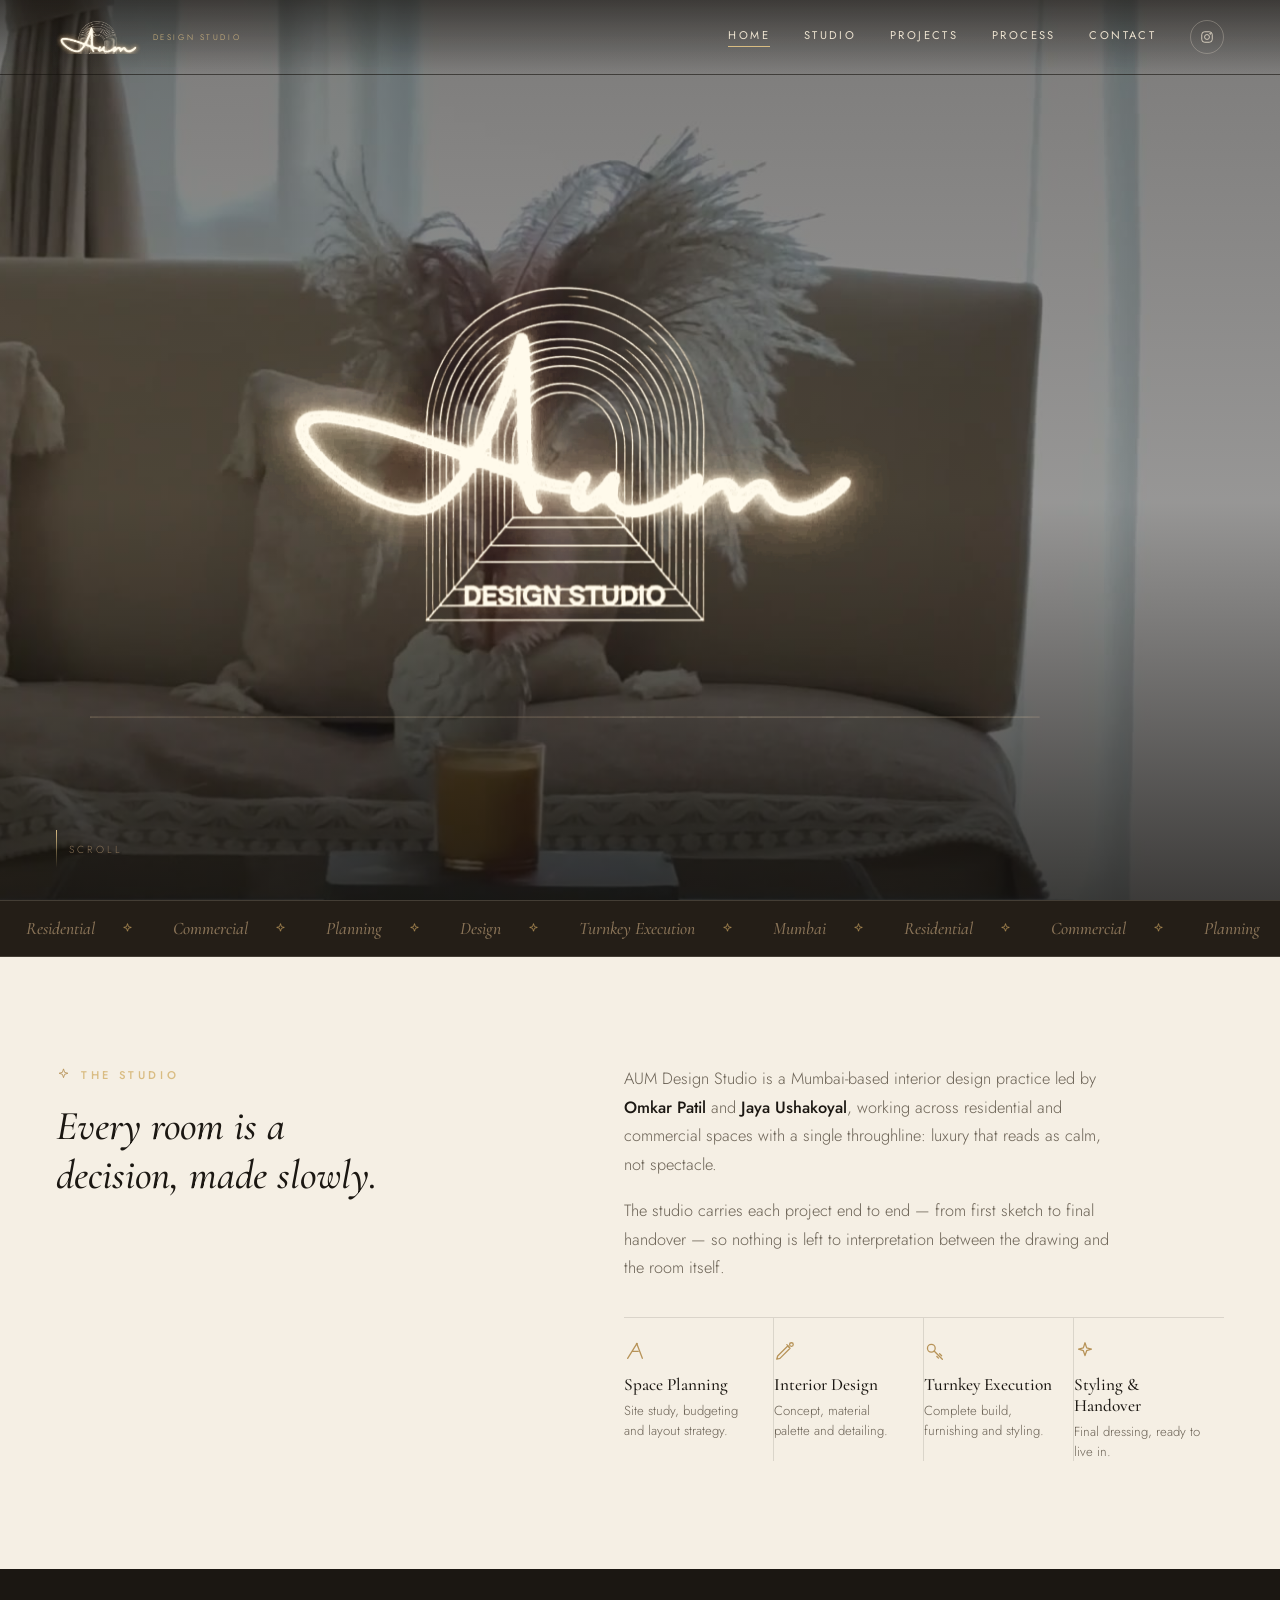
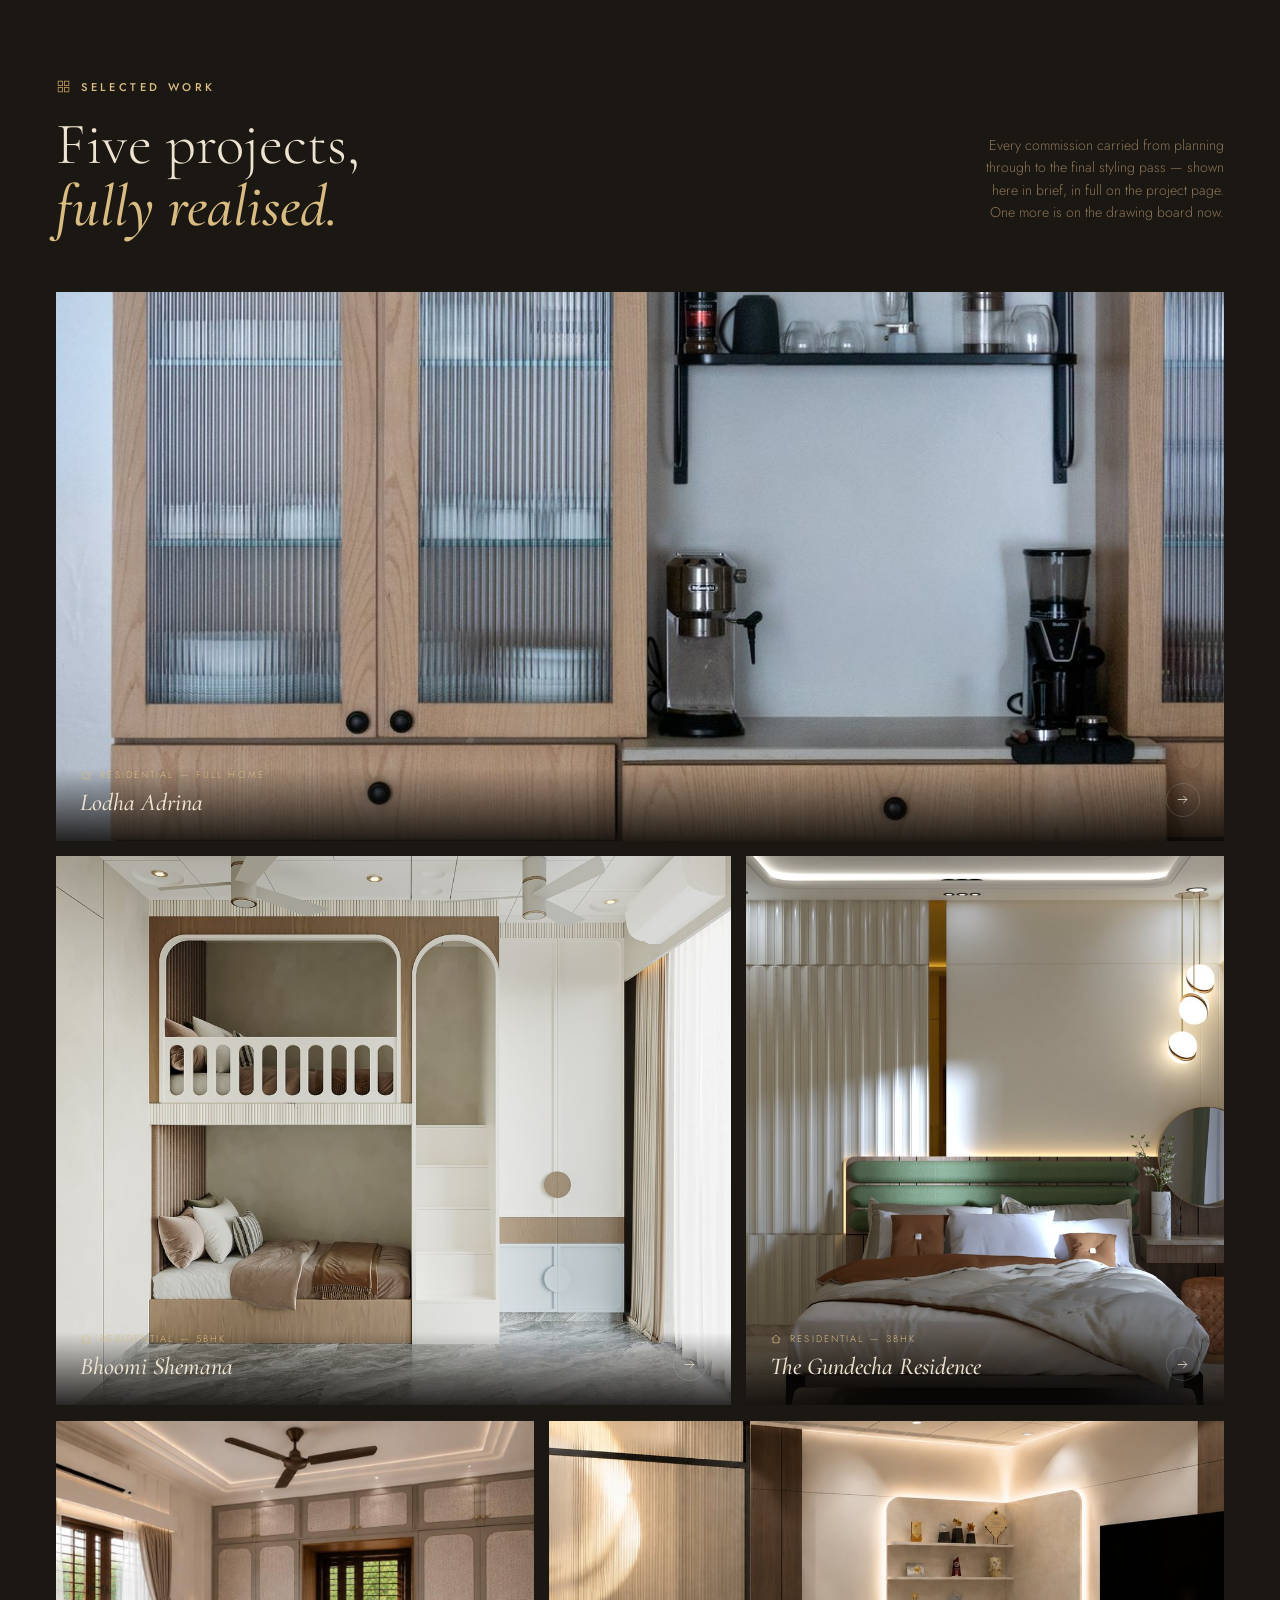
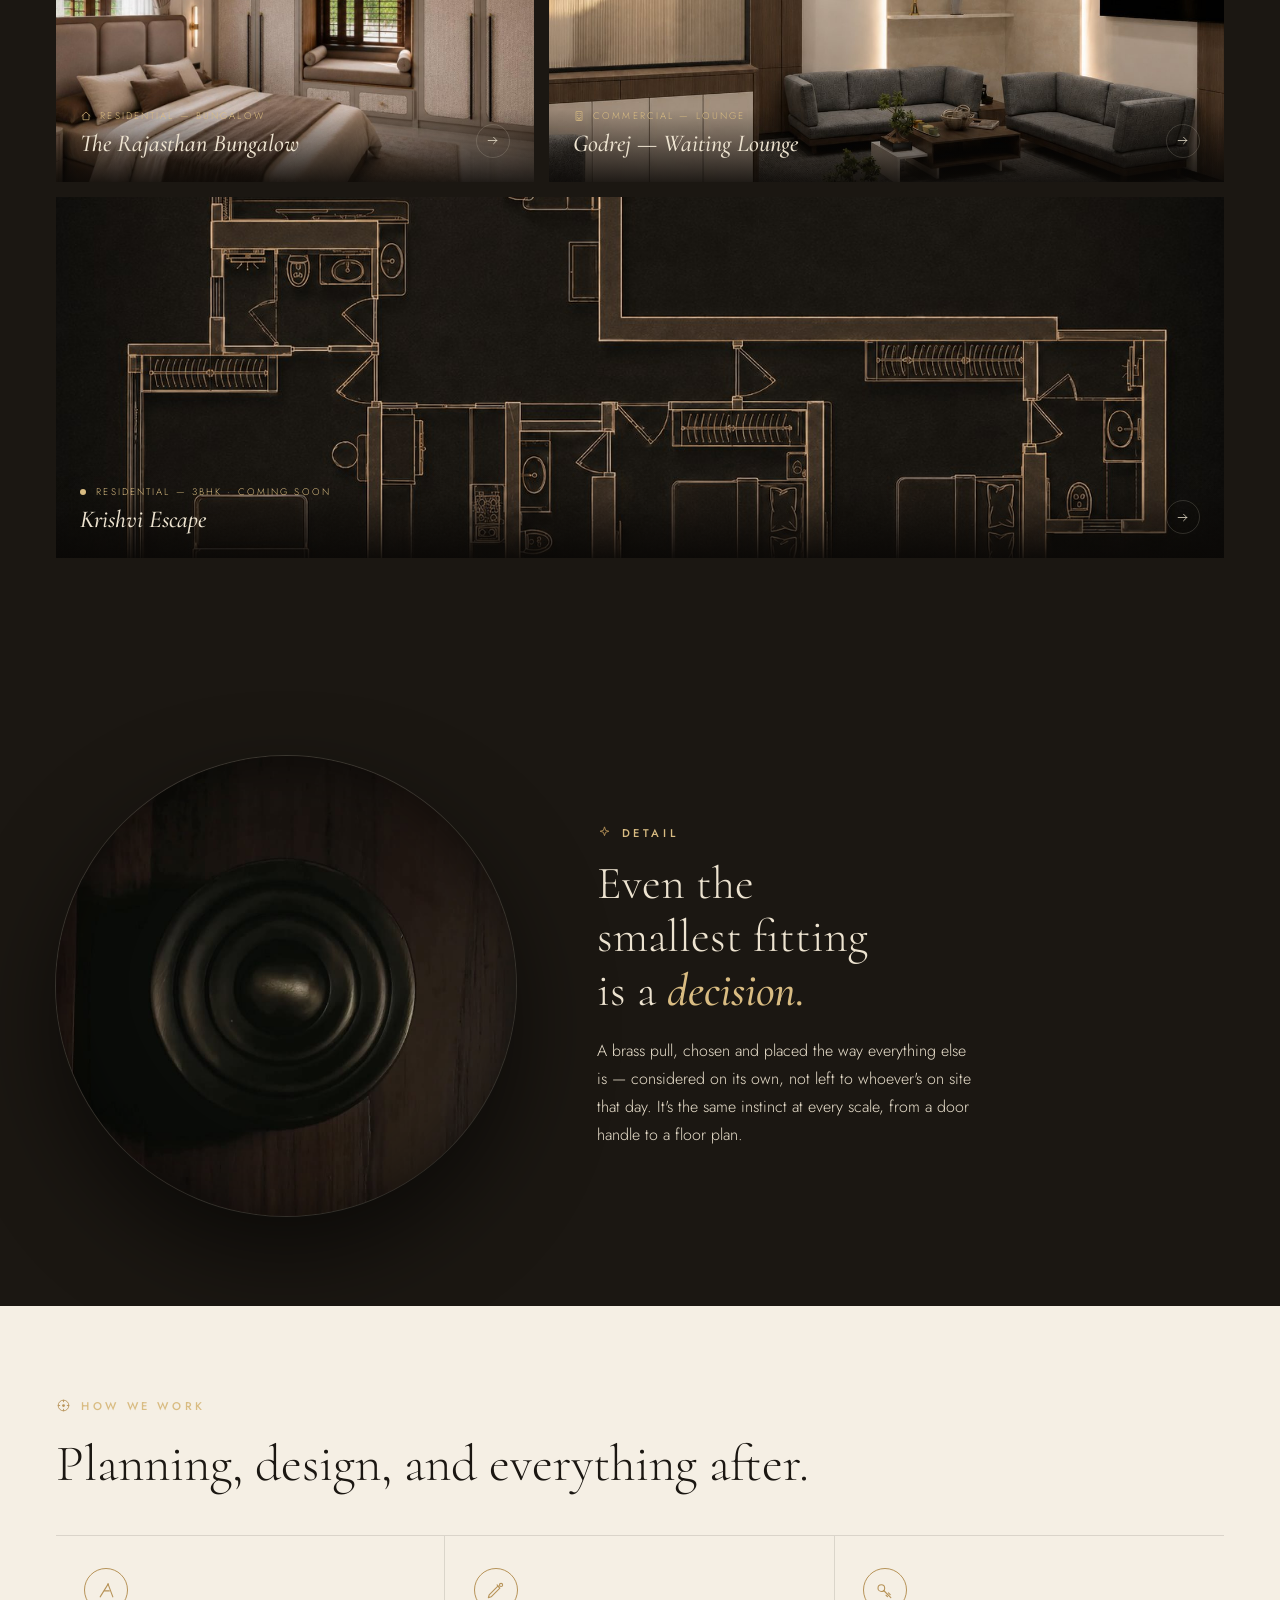
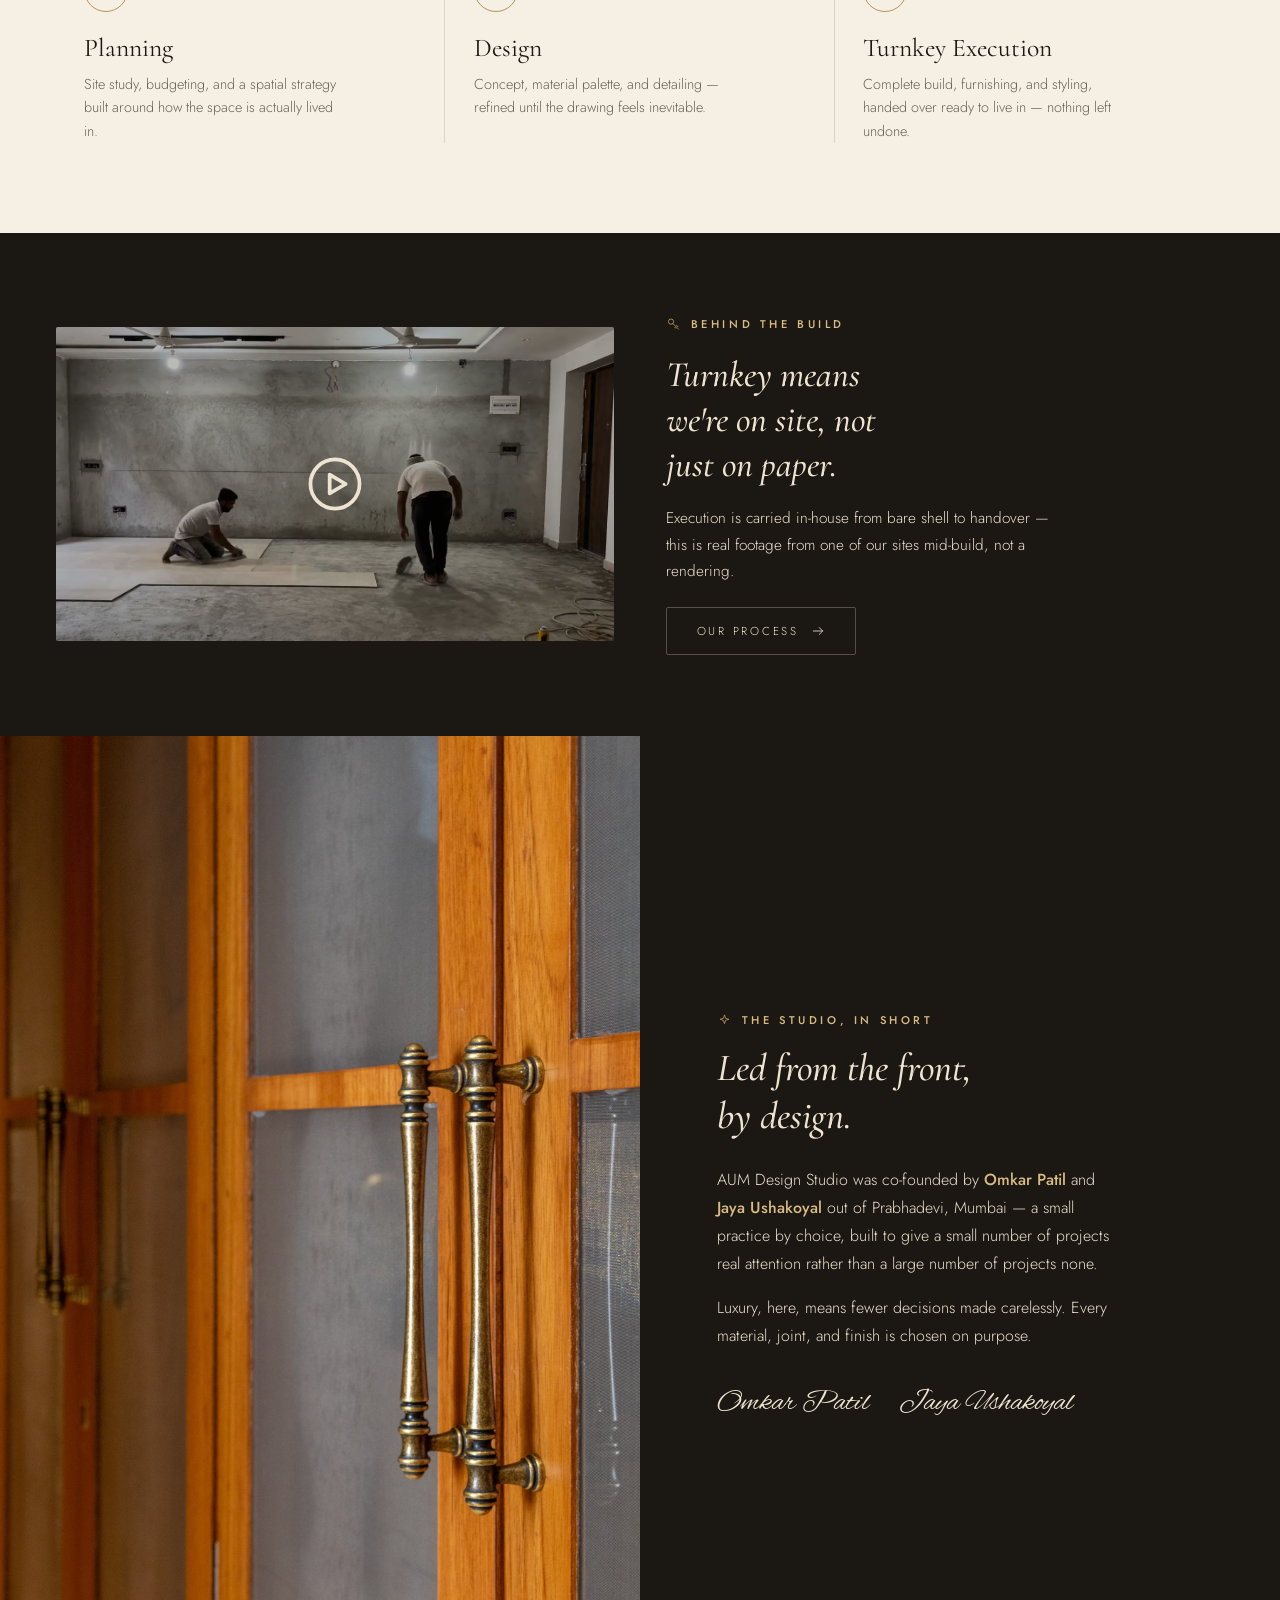
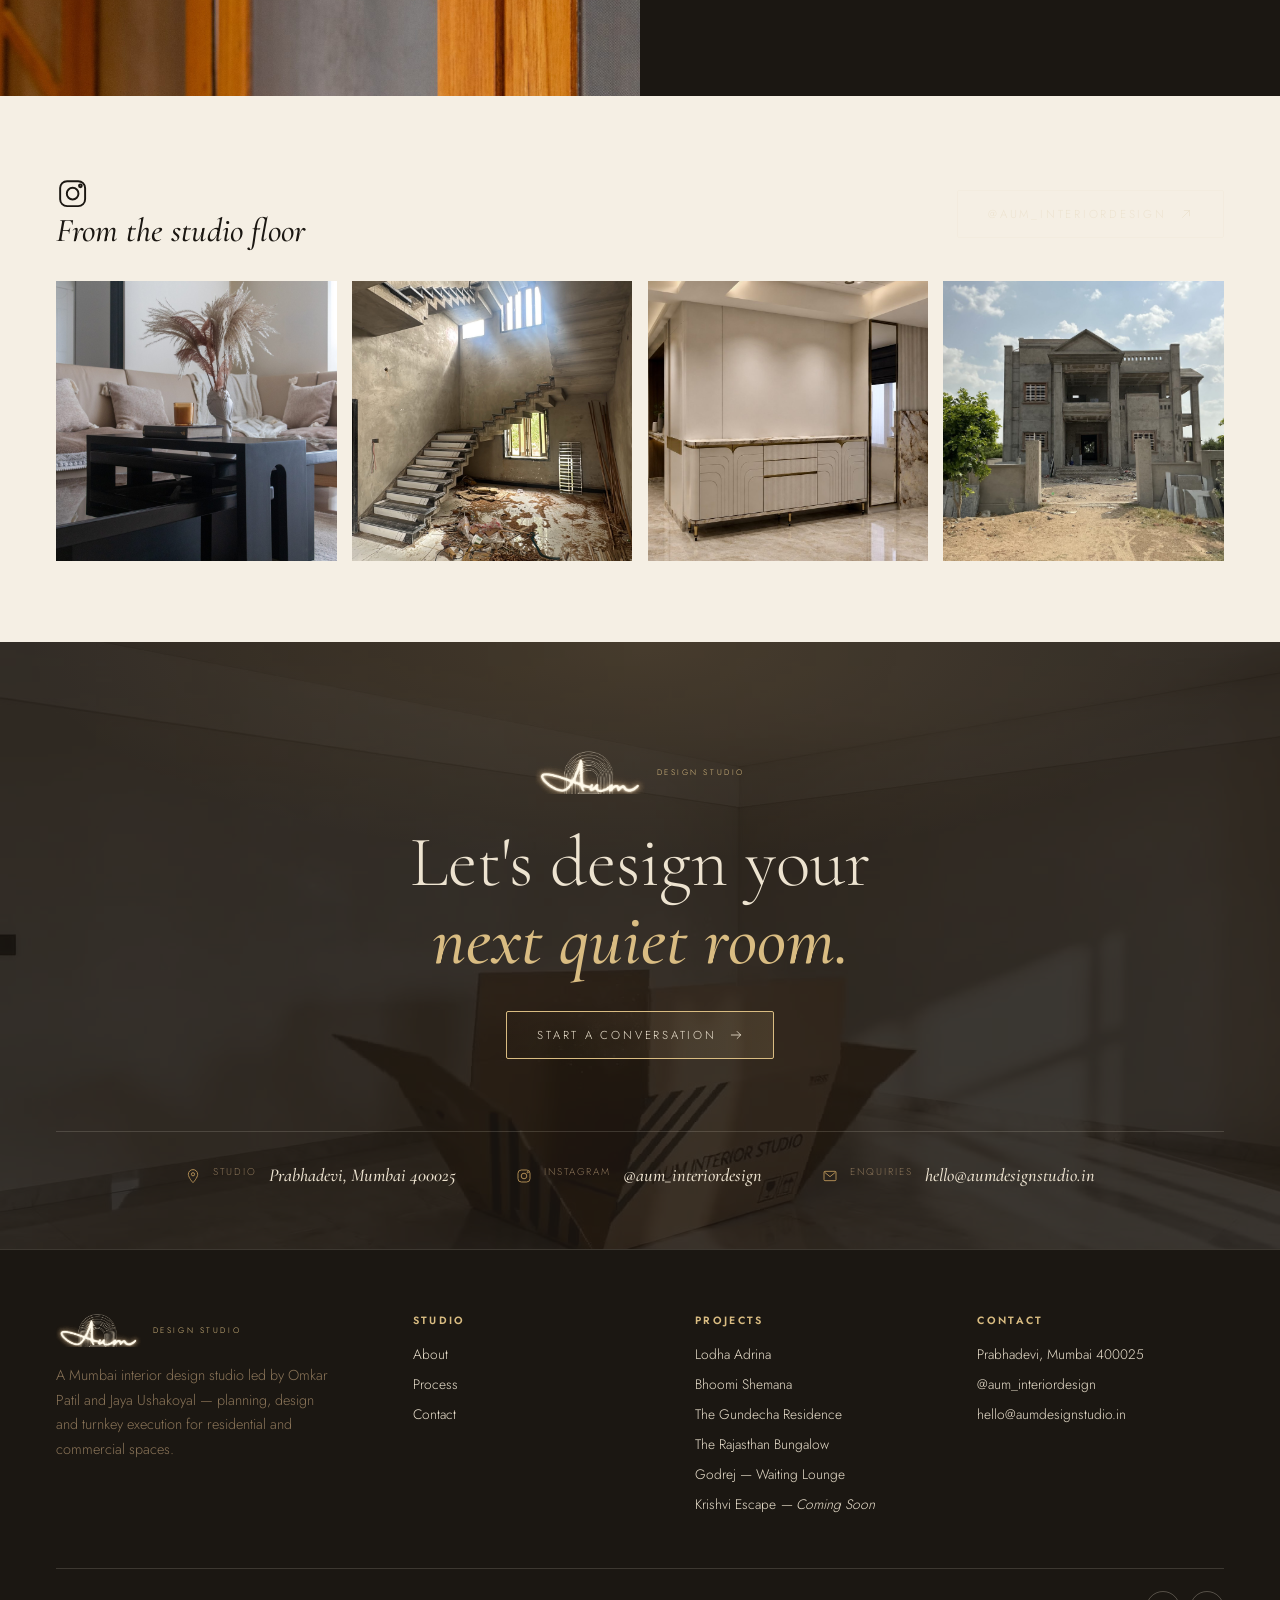
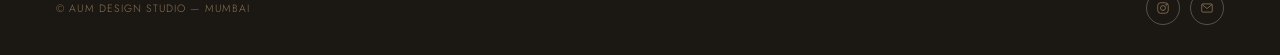
==== commit b030cd6d: "Add floor plans, prop cards, and animated 4K logo intro - Corrected project details against the port" ====
--- a/index.html
+++ b/index.html
@@ -9,7 +9,7 @@
 <link rel="stylesheet" href="css/pages.css" />
 
 </head>
-<body>
+<body class="has-logo-intro">
 <svg xmlns="http://www.w3.org/2000/svg" style="display:none">
 <defs>
 <symbol id="i-plan" viewBox="0 0 24 24"><path d="M4 20L14 4l6 16M8.5 12.5h7" stroke-linecap="round" stroke-linejoin="round"/><circle cx="14" cy="4" r="1.1" fill="currentColor" stroke="none"/></symbol>
@@ -37,8 +37,8 @@
 
 <header class="site-header">
   <a href="index.html" class="logo">
-    <svg class="logo-arch" viewBox="0 0 120 120"><path d="M44,108 L44,50 A16,16 0 0 1 76,50 L76,108"/><path d="M36,108 L36,50 A24,24 0 0 1 84,50 L84,108"/><path d="M28,108 L28,50 A32,32 0 0 1 92,50 L92,108"/><path d="M20,108 L20,50 A40,40 0 0 1 100,50 L100,108"/><path d="M12,108 L12,50 A48,48 0 0 1 108,50 L108,108"/></svg>
-    <span class="logo-text"><span class="logo-script">Aum</span><span class="logo-caps">Design Studio</span></span>
+    <img class="logo-mark" src="assets/img/logo-mark.png" alt="Aum" />
+    <span class="logo-caps">Design Studio</span>
   </a>
   <nav class="main-nav">
     <a href="index.html" class="active">Home</a>
@@ -57,22 +57,10 @@
       <source src="assets/video/site-hero-ambient.mp4" type="video/mp4" />
     </video>
   </div>
-  <svg class="hero-arches" viewBox="0 0 600 380" aria-hidden="true">
-    <path d="M230,360 L230,130 A70,70 0 0 1 370,130 L370,360" style="animation-delay:.1s"/>
-    <path d="M200,360 L200,130 A100,100 0 0 1 400,130 L400,360" style="animation-delay:.22s"/>
-    <path d="M170,360 L170,130 A130,130 0 0 1 430,130 L430,360" style="animation-delay:.34s"/>
-    <path d="M140,360 L140,130 A160,160 0 0 1 460,130 L460,360" style="animation-delay:.46s"/>
-    <path d="M110,360 L110,130 A190,190 0 0 1 490,130 L490,360" style="animation-delay:.58s"/>
-  </svg>
-  <div class="hero-portal-glow"></div>
-  <div class="wrap hero-content">
-    <div class="hero-eyebrow reveal in-view"><svg class="icon"><use href="#i-pin"></use></svg> MUMBAI &nbsp;·&nbsp; RESIDENTIAL &amp; COMMERCIAL INTERIORS</div>
-    <h1 class="reveal in-view reveal-delay-1">The art of<br><em>quiet&nbsp;living.</em></h1>
-    <p class="hero-sub reveal in-view reveal-delay-2"><b>AUM Design Studio</b> — Planning, design and turnkey execution for spaces that favour restraint over noise. Based in Prabhadevi, Mumbai.</p>
-    <div class="hero-ctas reveal in-view reveal-delay-2">
-      <a href="#projects" class="btn">View Projects <svg class="icon"><use href="#i-arrow-right"></use></svg></a>
-      <a href="#contact" class="btn ghost">Start a Conversation <svg class="icon"><use href="#i-arrow-right"></use></svg></a>
-    </div>
+  <div class="hero-logo-backdrop" id="hero-logo-backdrop"></div>
+  <div class="hero-logo-intro" id="hero-logo-intro">
+    <video id="hero-logo-video" autoplay muted playsinline preload="auto" poster="assets/video/logo-intro-poster.jpg" src="assets/video/logo-intro.mp4"></video>
+    <img id="hero-logo-still" src="assets/img/logo-mark-big.png" alt="Aum Design Studio" />
   </div>
   <div class="scroll-cue"><span class="line"></span>Scroll</div>
 </section>
@@ -105,7 +93,7 @@
         <div class="eyebrow"><svg class="icon"><use href="#i-grid"></use></svg> Selected Work</div>
         <h2>Five projects,<br><em>fully realised.</em></h2>
       </div>
-      <p class="projects-note reveal reveal-delay-1">Every commission carried from planning through to the final styling pass — shown here in brief, in full on the project page.</p>
+      <p class="projects-note reveal reveal-delay-1">Every commission carried from planning through to the final styling pass — shown here in brief, in full on the project page. One more is on the drawing board now.</p>
     </div>
     <div class="project-grid reveal reveal-delay-1">
       <a class="p-card p1" href="projects/lodha-adrina.html">
@@ -142,9 +130,16 @@
       </a>
       <a class="p-card p5" href="projects/godrej-lounge.html">
         <div class="frame" style="position:absolute;inset:0;"><img src="assets/img/godrej-lounge/card.jpg" alt="Godrej — Waiting Lounge" loading="lazy" /></div>
-        
+
         <div class="p-caption">
           <div><span class="p-kicker"><svg class="icon"><use href="#i-building"></use></svg> Commercial — Lounge</span><span class="p-name">Godrej — Waiting Lounge</span></div>
+          <div class="p-arrow"><svg class="icon"><use href="#i-arrow-right"></use></svg></div>
+        </div>
+      </a>
+      <a class="p-card p6 card-soon" href="projects/krishvi-escape.html">
+        <div class="frame" style="position:absolute;inset:0;"><img src="assets/img/krishvi-escape/floorplan.jpg" alt="Krishvi Escape" loading="lazy" /></div>
+        <div class="p-caption">
+          <div><span class="p-kicker soon"><span class="pulse-dot"></span> Residential — 3BHK · Coming Soon</span><span class="p-name">Krishvi Escape</span></div>
           <div class="p-arrow"><svg class="icon"><use href="#i-arrow-right"></use></svg></div>
         </div>
       </a>
@@ -232,8 +227,8 @@
   </div>
   <div class="wrap">
     <div class="logo reveal in-view">
-      <svg class="logo-arch" viewBox="0 0 120 120"><path d="M44,108 L44,50 A16,16 0 0 1 76,50 L76,108"/><path d="M36,108 L36,50 A24,24 0 0 1 84,50 L84,108"/><path d="M28,108 L28,50 A32,32 0 0 1 92,50 L92,108"/><path d="M20,108 L20,50 A40,40 0 0 1 100,50 L100,108"/><path d="M12,108 L12,50 A48,48 0 0 1 108,50 L108,108"/></svg>
-      <span class="logo-text"><span class="logo-script">Aum</span><span class="logo-caps">Design Studio</span></span>
+      <img class="logo-mark" src="assets/img/logo-mark.png" alt="Aum" />
+      <span class="logo-caps">Design Studio</span>
     </div>
     <h2 class="reveal reveal-delay-1">Let's design your<br><em>next quiet room.</em></h2>
     <a href="https://www.instagram.com/aum_interiordesign/" target="_blank" rel="noopener" class="btn reveal reveal-delay-2">Start a Conversation <svg class="icon"><use href="#i-arrow-right"></use></svg></a>
@@ -248,7 +243,7 @@
   <div class="wrap">
     <div class="footer-top">
       <div>
-        <a href="index.html" class="logo"><svg class="logo-arch" viewBox="0 0 120 120"><path d="M44,108 L44,50 A16,16 0 0 1 76,50 L76,108"/><path d="M36,108 L36,50 A24,24 0 0 1 84,50 L84,108"/><path d="M28,108 L28,50 A32,32 0 0 1 92,50 L92,108"/><path d="M20,108 L20,50 A40,40 0 0 1 100,50 L100,108"/><path d="M12,108 L12,50 A48,48 0 0 1 108,50 L108,108"/></svg><span class="logo-text"><span class="logo-script">Aum</span><span class="logo-caps">Design Studio</span></span></a>
+        <a href="index.html" class="logo"><img class="logo-mark" src="assets/img/logo-mark.png" alt="Aum" /><span class="logo-caps">Design Studio</span></a>
         <p>A Mumbai interior design studio led by Omkar Patil and Jaya Ushakoyal — planning, design and turnkey execution for residential and commercial spaces.</p>
       </div>
       <div class="footer-col"><h4>Studio</h4>
@@ -262,6 +257,7 @@
 <a href="projects/gundechaal-residence.html">The Gundecha Residence</a>
 <a href="projects/rajasthan-bungalow.html">The Rajasthan Bungalow</a>
 <a href="projects/godrej-lounge.html">Godrej — Waiting Lounge</a>
+<a href="projects/krishvi-escape.html">Krishvi Escape <em>— Coming Soon</em></a>
       </div>
       <div class="footer-col"><h4>Contact</h4>
         <span>Prabhadevi, Mumbai 400025</span>
--- a/css/base.css
+++ b/css/base.css
@@ -80,6 +80,7 @@
 
 /* ---------- Logo ---------- */
 .logo{display:flex;align-items:center;gap:12px;}
+.logo-mark{height:34px;width:auto;flex:none;display:block;}
 .logo-arch{width:34px;height:34px;flex:none;}
 .logo-arch path{fill:none;stroke:currentColor;stroke-width:1;opacity:.85;}
 .logo-script{font-family:var(--logo-script);font-size:1.9rem;color:var(--ivory);display:block;margin-bottom:-2px;line-height:1;}
--- a/css/pages.css
+++ b/css/pages.css
@@ -3,33 +3,32 @@
    ======================================================================== */
 
 /* ---------- Hero (home) ---------- */
-.hero{min-height:100svh;display:flex;flex-direction:column;justify-content:flex-end;padding-bottom:clamp(46px,7vh,92px);overflow:hidden;}
+.hero{position:relative;min-height:100svh;display:flex;flex-direction:column;justify-content:flex-end;padding-bottom:clamp(46px,7vh,92px);overflow:hidden;}
 .hero-media{position:absolute;inset:0;z-index:0;}
 .hero-media.parallax{top:-8%;height:116%;will-change:transform;}
 .hero-media video, .hero-media img{width:100%;height:100%;object-fit:cover;}
 .hero-media::after{content:'';position:absolute;inset:0;
   background:linear-gradient(to top, rgba(10,8,6,.86) 0%, rgba(10,8,6,.42) 45%, rgba(10,8,6,.55) 100%);}
-.hero-arches{position:absolute;top:4vh;left:50%;transform:translateX(-50%);width:min(640px,80vw);z-index:1;pointer-events:none;
-  filter:drop-shadow(0 1px 3px rgba(0,0,0,.9)) drop-shadow(0 0 14px rgba(0,0,0,.6));}
-.hero-arches path{fill:none;stroke:var(--ivory);stroke-width:1.3;
-  stroke-dasharray:1400;stroke-dashoffset:1400;animation:draw 2.8s var(--ease) forwards;opacity:.8;}
-.hero-arches path:nth-child(1){opacity:1;stroke:var(--brass-bright);stroke-width:1.6;}
-@keyframes draw{to{stroke-dashoffset:0;}}
-.hero-portal-glow{position:absolute;top:20vh;left:50%;transform:translateX(-50%);width:140px;height:140px;
-  border-radius:50%;z-index:1;pointer-events:none;
-  background:radial-gradient(circle, rgba(217,188,130,.4), rgba(217,188,130,0) 70%);filter:blur(6px);
-  animation:archpulse 5s ease-in-out infinite;}
-@keyframes archpulse{0%,100%{opacity:.5;transform:translateX(-50%) scale(1);}50%{opacity:1;transform:translateX(-50%) scale(1.14);}}
-.hero-content{position:relative;z-index:2;}
-.hero-eyebrow{margin-bottom:20px;}
-.hero h1{font-family:var(--serif);font-weight:300;font-size:clamp(2.6rem,7.4vw,6.2rem);line-height:1.03;margin:0 0 24px;letter-spacing:-.01em;text-wrap:balance;max-width:15ch;}
-.hero h1 em{font-style:italic;font-weight:400;background:linear-gradient(100deg, var(--brass) 10%, var(--brass-bright) 45%, var(--ivory) 60%, var(--brass) 90%);-webkit-background-clip:text;background-clip:text;color:transparent;}
-.hero-sub{font-size:1rem;font-weight:300;color:var(--paper-dim);max-width:40ch;line-height:1.6;border-top:1px solid var(--ink-line);padding-top:16px;display:flex;flex-wrap:wrap;gap:16px 28px;align-items:baseline;}
-.hero-sub b{color:var(--ivory);font-weight:500;}
-.hero-ctas{display:flex;gap:16px;flex-wrap:wrap;margin-top:30px;}
 .scroll-cue{position:absolute;bottom:32px;left:clamp(20px,4.4vw,72px);z-index:2;display:flex;align-items:center;gap:12px;font-size:.64rem;letter-spacing:.3em;text-transform:uppercase;color:var(--clay);}
 .scroll-cue .line{width:1px;height:38px;background:linear-gradient(to bottom, var(--brass-bright), transparent);animation:cue 2.2s ease-in-out infinite;}
 @keyframes cue{0%{opacity:.2;}50%{opacity:1;}100%{opacity:.2;}}
+
+/* ---------- Landing logo intro (plays fullscreen-black, shrinks left, then fades into the header ribbon on scroll) ---------- */
+.hero-logo-backdrop{position:absolute;inset:0;z-index:1;background:#000;transition:opacity .6s ease;}
+.hero-logo-backdrop.backdrop-out{opacity:0;pointer-events:none;}
+.hero-logo-intro{position:absolute;top:50%;left:50%;z-index:2;width:min(92vw,1000px);
+  transform:translate(-50%,-50%);transform-origin:center center;will-change:transform,opacity;}
+.hero-logo-intro.intro-animate{transition:transform .9s cubic-bezier(.7,0,.3,1);}
+.hero-logo-intro video, .hero-logo-intro img{width:100%;height:auto;display:block;}
+.hero-logo-intro img{display:none;}
+.hero-logo-intro.intro-swapped video{display:none;}
+.hero-logo-intro.intro-swapped img{display:block;}
+body.has-logo-intro header.site-header .logo{opacity:0;transition:opacity .2s linear;}
+@media (prefers-reduced-motion: reduce){
+  .hero-logo-intro.intro-animate{transition:none !important;}
+  .hero-logo-backdrop{transition:none !important;}
+  body.has-logo-intro header.site-header .logo{opacity:1;}
+}
 
 /* ---------- Statement ---------- */
 .statement{background:var(--paper);color:var(--ink);}
@@ -148,6 +147,7 @@
 .cta-media video{width:100%;height:100%;object-fit:cover;}
 .cta .wrap{position:relative;z-index:1;}
 .cta .logo{justify-content:center;margin-bottom:30px;}
+.cta .logo-mark{height:44px;}
 .cta .logo-arch{width:44px;height:44px;}
 .cta .logo-script{font-size:2.1rem;}
 .cta h2{font-family:var(--serif);font-weight:300;font-size:clamp(2.2rem,5.6vw,4.6rem);line-height:1.08;margin:0 auto 32px;max-width:16ch;text-wrap:balance;}
@@ -208,6 +208,78 @@
 .video-play.hidden{opacity:0;pointer-events:none;}
 .video-play .icon{width:64px;height:64px;color:var(--ivory);}
 
+.p-floorplan{position:relative;overflow:hidden;background:var(--ink-2);padding-block:clamp(80px,11vh,140px);isolation:isolate;}
+.p-floorplan .fp-bg{position:absolute;inset:-6%;z-index:0;}
+.p-floorplan .fp-bg img{width:100%;height:100%;object-fit:cover;filter:blur(34px) saturate(1.15) brightness(.5);transform:scale(1.08);}
+.p-floorplan .fp-bg::after{content:'';position:absolute;inset:0;background:
+  radial-gradient(ellipse at 50% 30%, rgba(20,17,13,.25), rgba(10,8,6,.72) 62%),
+  linear-gradient(180deg, rgba(10,8,6,.5) 0%, rgba(10,8,6,.78) 55%, rgba(10,8,6,.94) 100%);}
+.p-floorplan .wrap{position:relative;z-index:1;}
+.p-floorplan-head{max-width:640px;margin:0 auto 8px;text-align:center;}
+.p-floorplan-head h2{font-family:var(--serif);font-style:italic;font-weight:400;font-size:clamp(1.6rem,2.8vw,2.3rem);margin:14px 0 0;}
+
+.fp-anchor{width:1px;height:44px;margin:0 auto;background:linear-gradient(to bottom, transparent, var(--ink-line-strong));position:relative;}
+.fp-anchor::before{content:'';position:absolute;left:50%;top:0;width:7px;height:7px;border-radius:50%;border:1px solid var(--brass-bright);background:var(--ink-2);transform:translate(-50%,-50%);}
+.fp-anchor.fp-anchor-bottom{background:linear-gradient(to top, transparent, var(--ink-line-strong));}
+.fp-anchor.fp-anchor-bottom::before{top:auto;bottom:0;transform:translate(-50%,50%);}
+
+.fp-layout{display:grid;grid-template-columns:1.3fr 1fr;gap:clamp(18px,3vw,32px);align-items:start;
+  max-width:1180px;margin:36px auto 0;}
+
+.fp-glass{display:block;position:relative;margin:0;cursor:zoom-in;
+  border-radius:28px;padding:clamp(22px,4.4vw,48px);
+  background:linear-gradient(160deg, rgba(245,239,228,.1), rgba(245,239,228,.03));
+  border:1px solid rgba(245,239,228,.18);
+  backdrop-filter:blur(22px) saturate(1.2);
+  -webkit-backdrop-filter:blur(22px) saturate(1.2);
+  box-shadow:0 30px 90px rgba(0,0,0,.5), inset 0 1px 0 rgba(255,255,255,.1);
+  transition:transform .5s var(--ease), box-shadow .5s var(--ease), border-color .5s var(--ease);}
+.fp-glass:hover{transform:translateY(-4px);border-color:rgba(217,188,130,.4);box-shadow:0 40px 100px rgba(0,0,0,.55), inset 0 1px 0 rgba(255,255,255,.14);}
+.fp-glass::before{content:'';position:absolute;inset:0;border-radius:inherit;pointer-events:none;
+  background:linear-gradient(115deg, rgba(255,255,255,.14) 0%, transparent 28%);opacity:.6;}
+.fp-glass img{position:relative;width:100%;height:auto;display:block;filter:drop-shadow(0 10px 30px rgba(0,0,0,.4));}
+.fp-glass .fp-tag{position:relative;display:flex;justify-content:space-between;align-items:center;gap:14px;margin-top:clamp(16px,3vw,26px);
+  font-size:.64rem;letter-spacing:.18em;text-transform:uppercase;color:var(--clay);}
+.fp-glass .fp-tag .icon{width:20px;height:20px;color:var(--ivory);opacity:0;transition:opacity .3s ease;}
+.fp-glass:hover .fp-tag .icon{opacity:.9;}
+@media (max-width:640px){.fp-glass{border-radius:20px;}}
+
+.fp-props{display:flex;flex-direction:column;gap:clamp(14px,2vw,20px);height:100%;}
+.fp-prop-card{position:relative;display:block;overflow:hidden;cursor:zoom-in;border-radius:22px;
+  border:1px solid rgba(245,239,228,.16);
+  background:rgba(245,239,228,.04);
+  backdrop-filter:blur(14px) saturate(1.15);
+  -webkit-backdrop-filter:blur(14px) saturate(1.15);
+  box-shadow:0 18px 46px rgba(0,0,0,.4), inset 0 1px 0 rgba(255,255,255,.08);
+  transition:transform .45s var(--ease), border-color .45s var(--ease), box-shadow .45s var(--ease);
+  aspect-ratio:16/11;flex:1 1 0;}
+.fp-prop-card:hover{transform:translateY(-3px);border-color:rgba(217,188,130,.38);box-shadow:0 24px 56px rgba(0,0,0,.45), inset 0 1px 0 rgba(255,255,255,.12);}
+.fp-prop-card img{width:100%;height:100%;object-fit:cover;display:block;}
+.fp-prop-card::after{content:'';position:absolute;inset:0;pointer-events:none;
+  background:linear-gradient(180deg, rgba(10,8,6,0) 55%, rgba(10,8,6,.4) 100%);}
+.fp-prop-card .icon{position:absolute;right:14px;top:14px;width:16px;height:16px;color:var(--ivory);opacity:0;
+  transition:opacity .3s ease;filter:drop-shadow(0 1px 6px rgba(0,0,0,.6));}
+.fp-prop-card:hover .icon{opacity:.9;}
+
+@media (max-width:820px){.fp-layout{grid-template-columns:1fr;}.fp-props{flex-direction:row;}.fp-prop-card{aspect-ratio:1/1;}}
+@media (max-width:520px){.fp-props{flex-direction:column;}.fp-prop-card{aspect-ratio:16/11;}}
+
+/* ---------- Coming soon (upcoming project) ---------- */
+.tag.tag-soon{border-color:var(--brass-bright);color:var(--brass-bright);position:relative;}
+.tag.tag-soon .pulse-dot{width:6px;height:6px;border-radius:50%;background:var(--brass-bright);display:inline-block;animation:pulseDot 1.8s ease-in-out infinite;}
+@keyframes pulseDot{0%,100%{opacity:1;box-shadow:0 0 0 0 rgba(217,188,130,.5);}50%{opacity:.55;box-shadow:0 0 0 5px rgba(217,188,130,0);}}
+.p-teaser{background:var(--ink-2);padding-block:clamp(70px,11vh,130px);text-align:center;}
+.p-teaser .wrap{max-width:680px;}
+.p-teaser .eyebrow{justify-content:center;margin-bottom:18px;}
+.p-teaser h2{font-family:var(--serif);font-style:italic;font-weight:400;font-size:clamp(1.6rem,3.2vw,2.4rem);margin:0 0 16px;}
+.p-teaser p{color:var(--clay);font-size:1rem;line-height:1.7;margin:0;}
+
+.p-card.p6{grid-column:span 12;grid-row:span 2;}
+@media (max-width:820px){.p-card.p6{grid-column:span 12;grid-row:span 3;}}
+.p-card.card-soon .p-caption{background:linear-gradient(to top, rgba(10,8,6,.92) 0%, rgba(10,8,6,.1) 65%, transparent 100%);}
+.p-card .p-kicker.soon{color:var(--brass-bright);}
+.p-card .p-kicker.soon .pulse-dot{width:6px;height:6px;border-radius:50%;background:var(--brass-bright);display:inline-block;margin-right:2px;animation:pulseDot 1.8s ease-in-out infinite;}
+
 .p-nextprev{background:var(--ink);border-top:1px solid var(--ink-line);}
 .nextprev-grid{display:grid;grid-template-columns:1fr 1fr;}
 .np-link{position:relative;padding:clamp(40px,7vh,80px) clamp(20px,4.4vw,72px);overflow:hidden;}
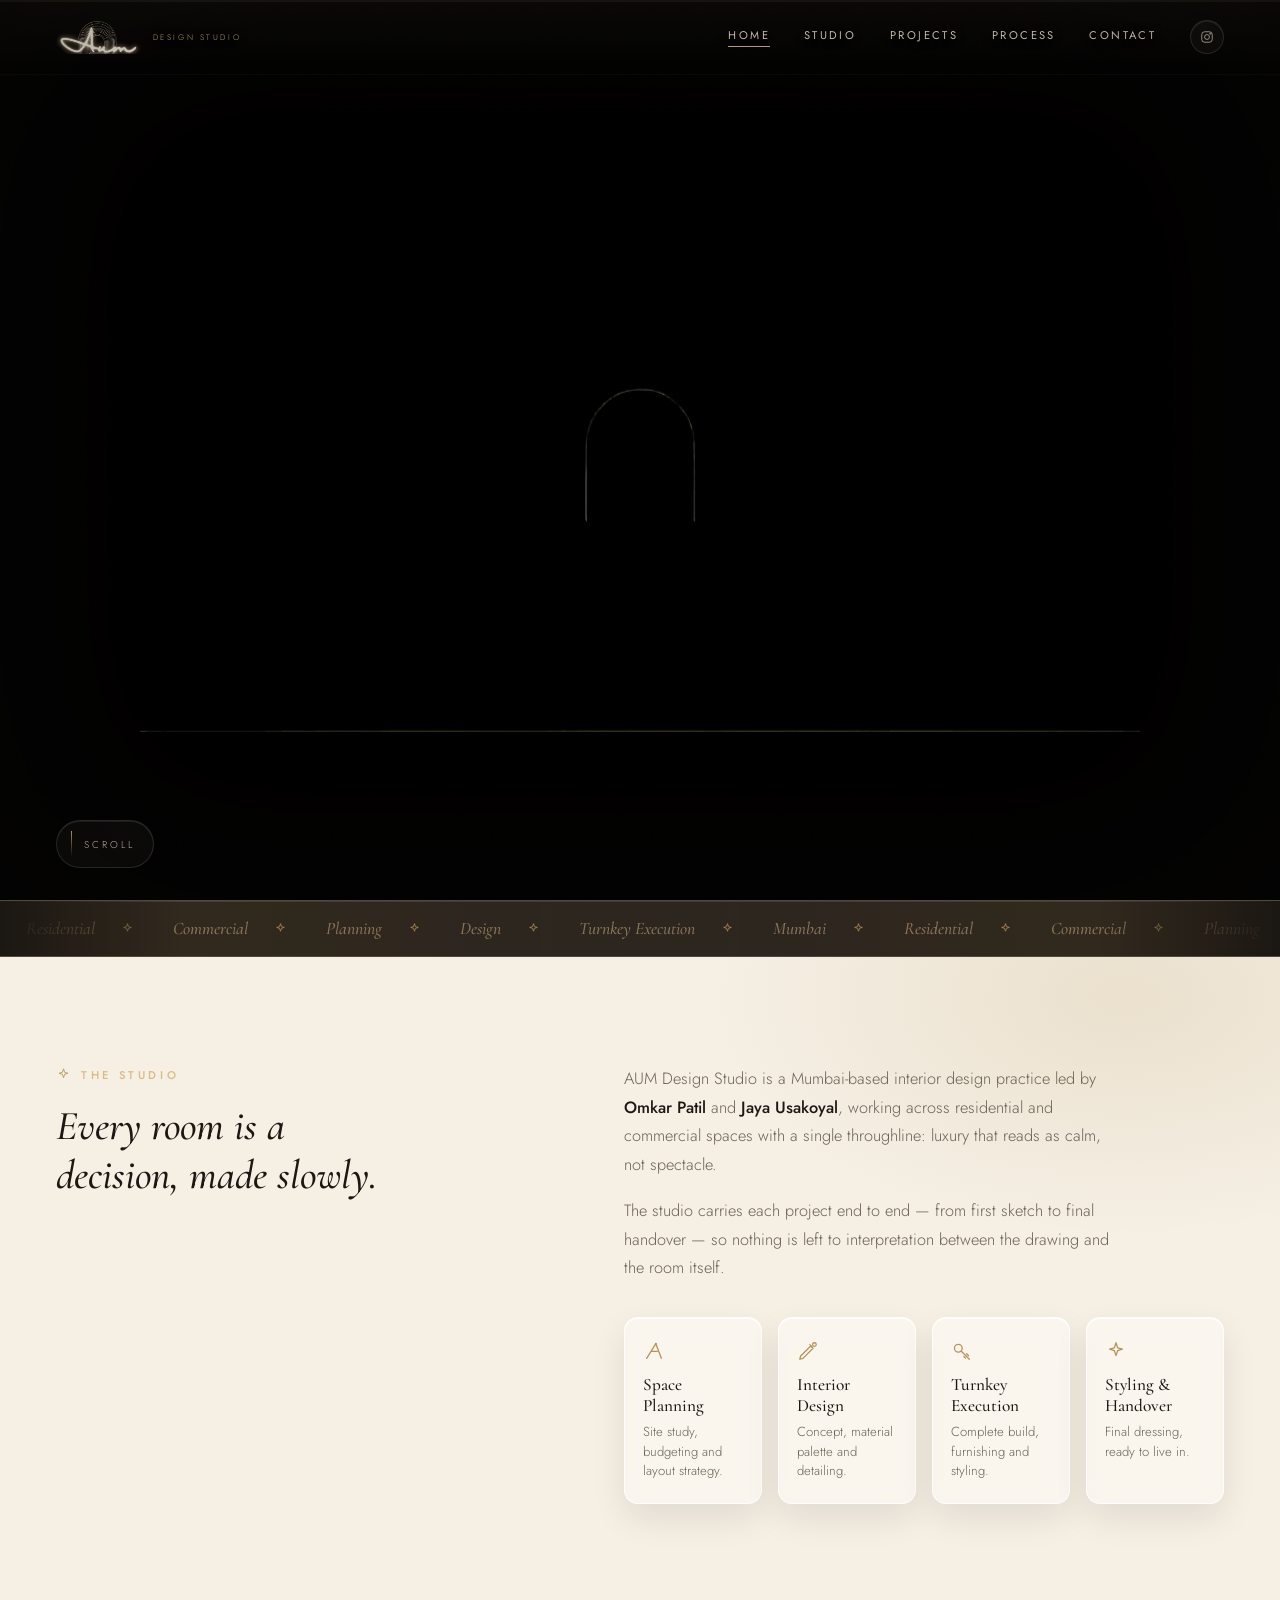
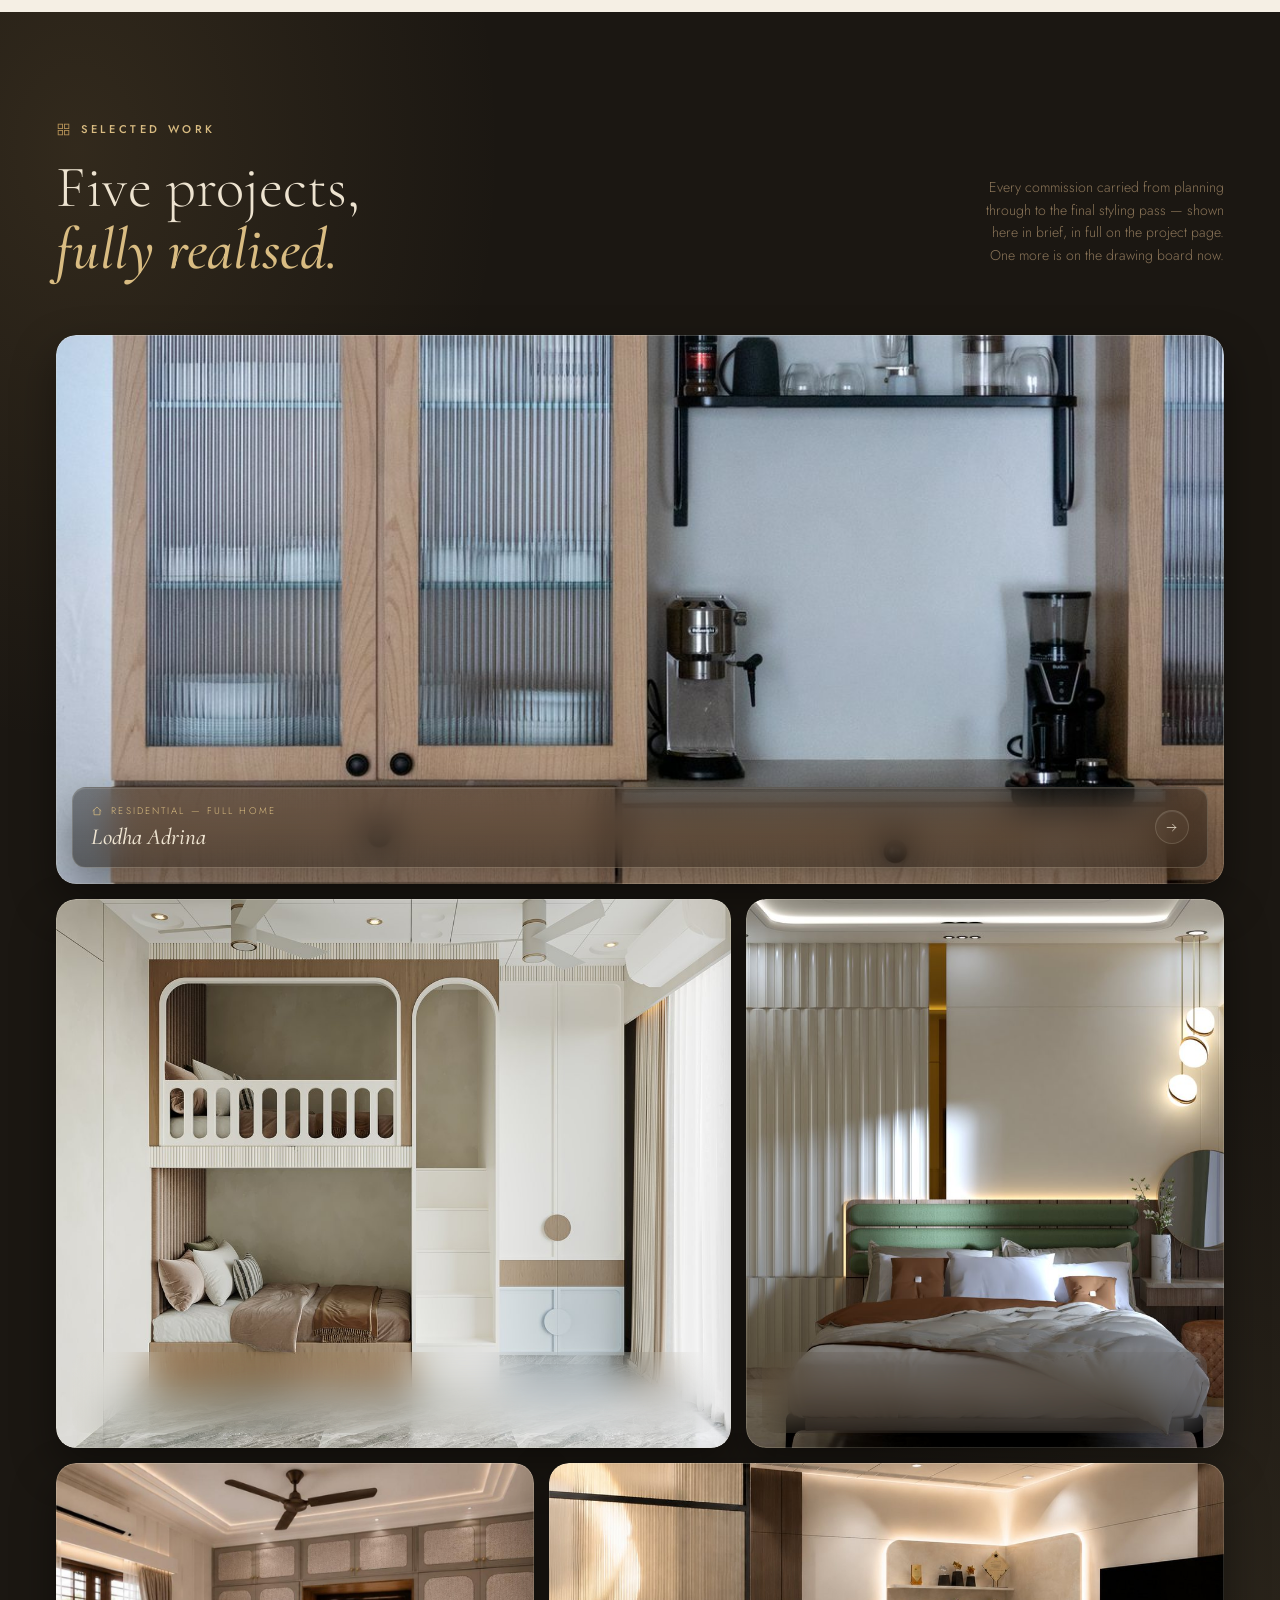
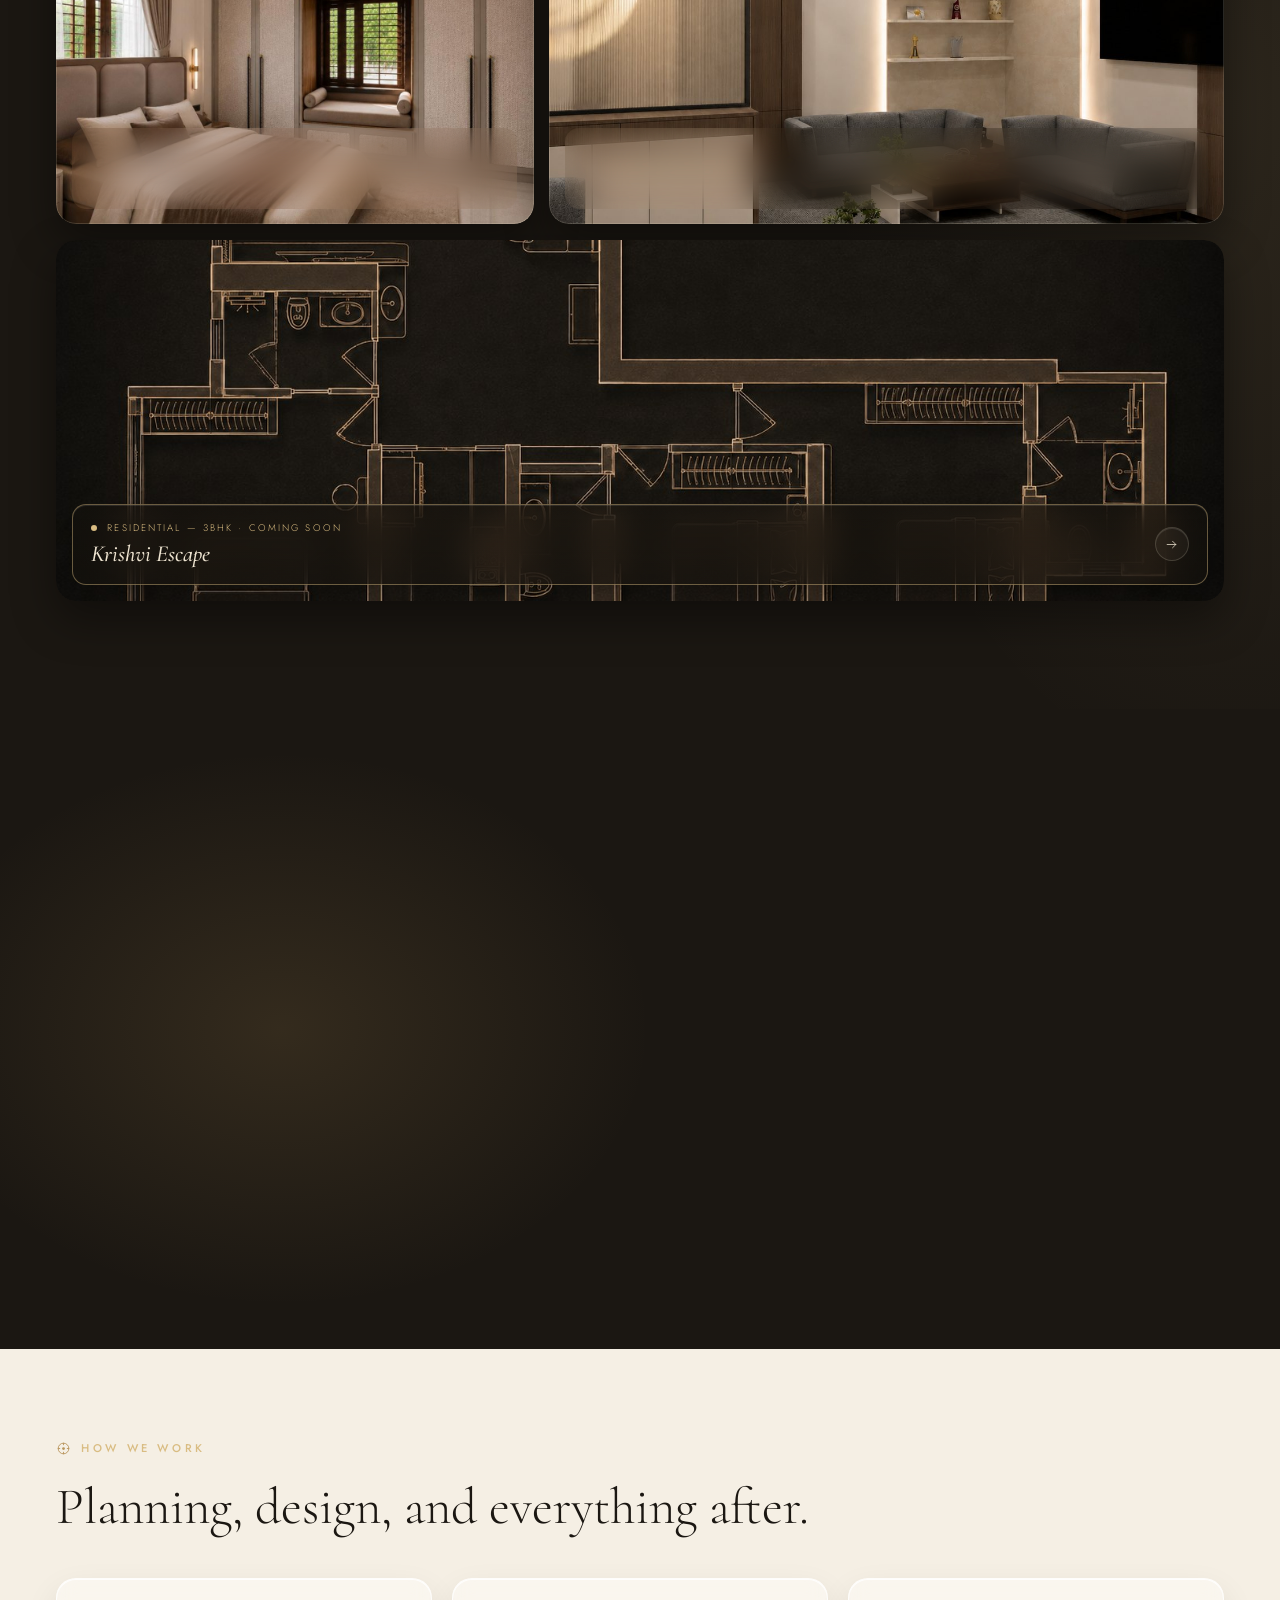
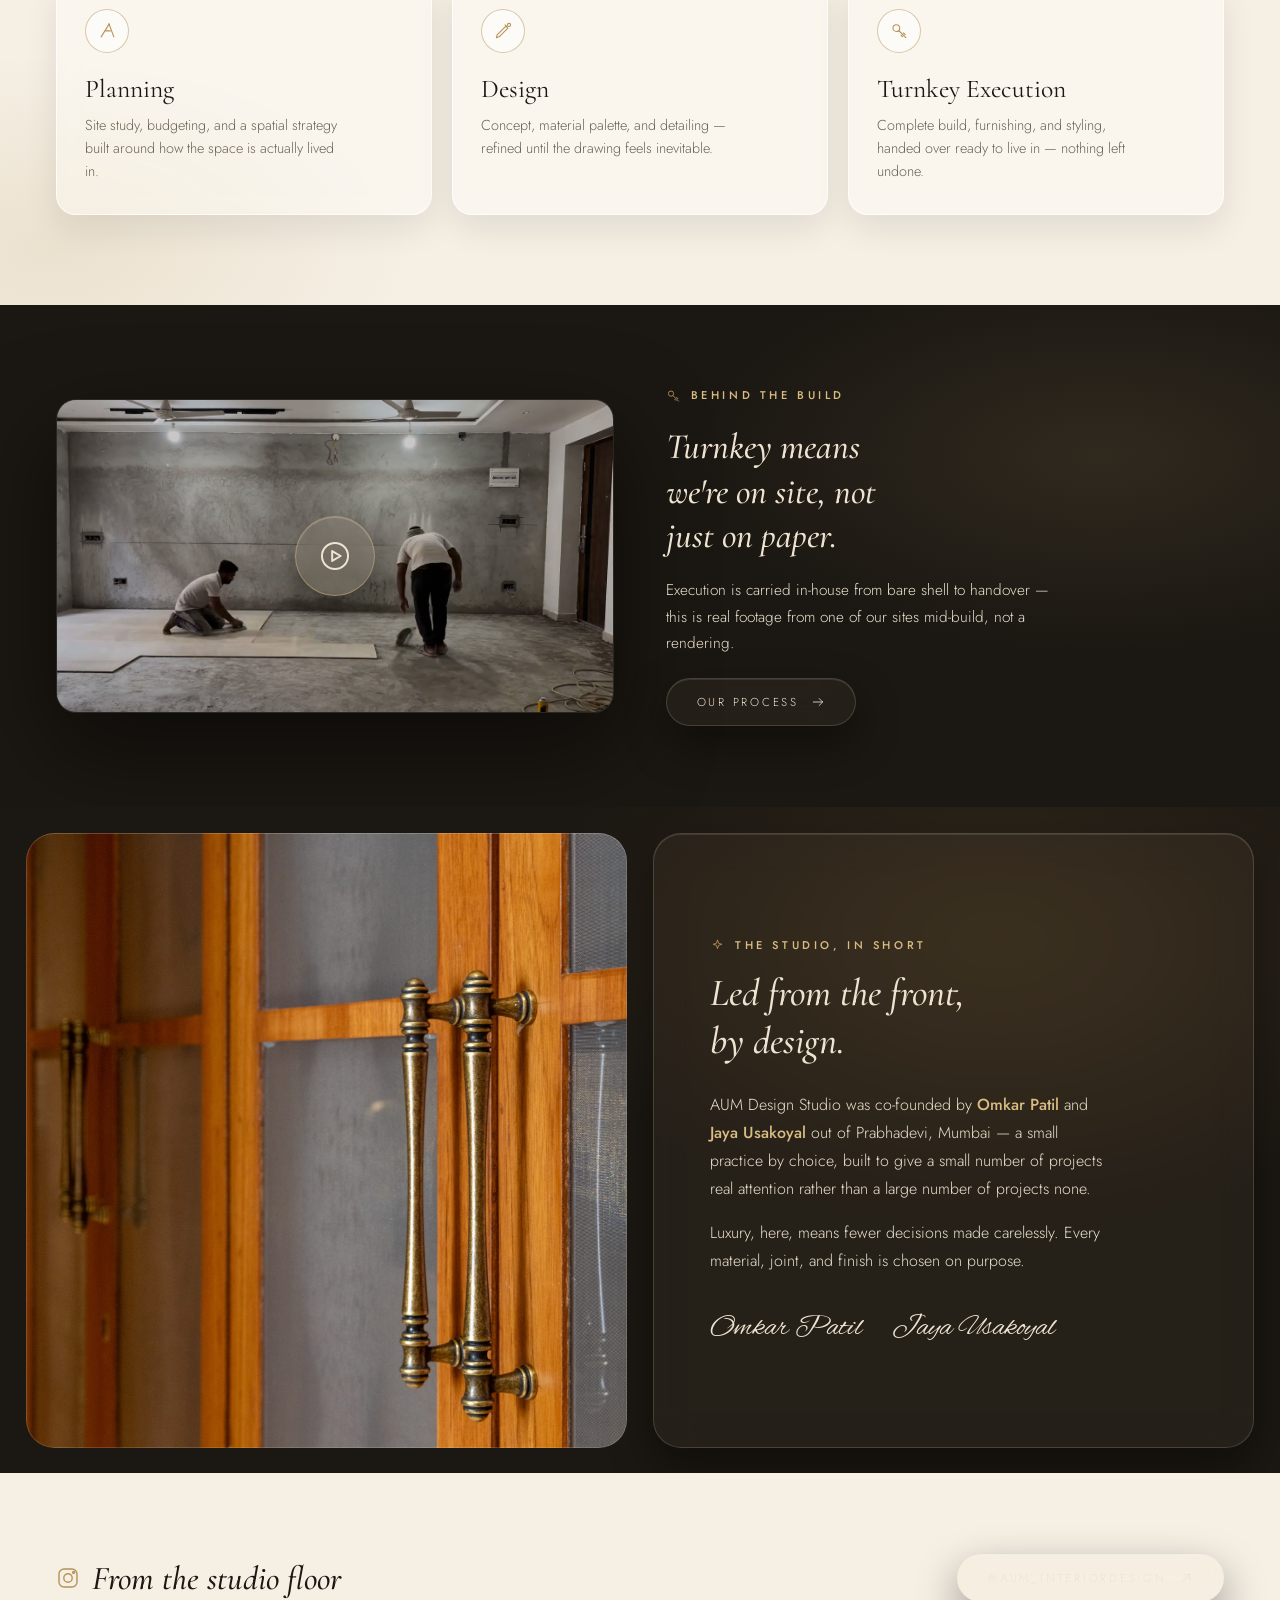
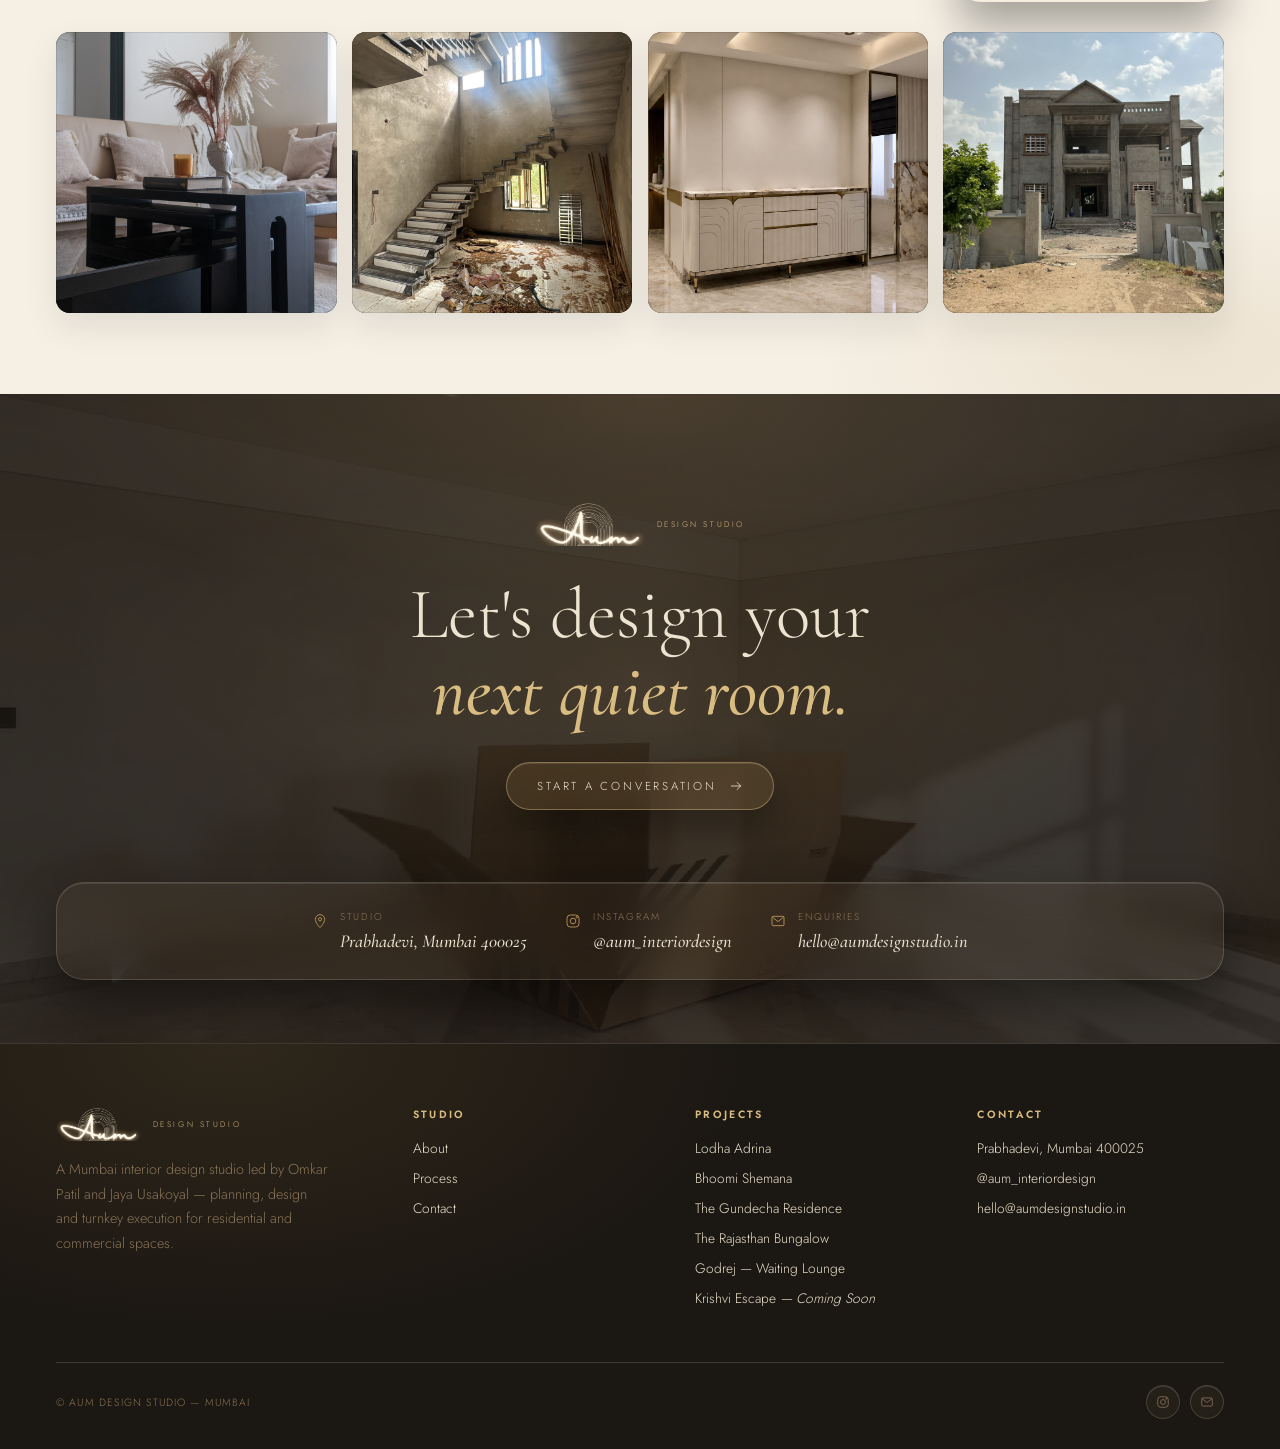
==== commit f11d0834: "Mobile pass + SEO/local-SEO pass Mobile - Fix full-screen nav overlay: backdrop-filter on the header" ====
--- a/index.html
+++ b/index.html
@@ -1,13 +1,278 @@
 <!doctype html>
-<html lang="en">
+<html lang="en-IN">
 <head>
 <meta charset="utf-8" />
 <meta name="viewport" content="width=device-width, initial-scale=1" />
-<title>AUM Design Studio — Interior Design Studio, Mumbai</title>
-<meta name="description" content="AUM Design Studio is a Mumbai-based interior design practice co-founded by Omkar Patil and Jaya Ushakoyal, offering planning, design and turnkey execution for residential and commercial spaces." />
+<title>AUM Design Studio — Interior Designers in Mumbai</title>
+<meta name="description" content="AUM Design Studio is an interior design practice in Prabhadevi, Mumbai, led by Omkar Patil and Jaya Usakoyal — space planning, interior design and turnkey execution for homes and commercial spaces across Mumbai." />
 <link rel="stylesheet" href="css/base.css" />
 <link rel="stylesheet" href="css/pages.css" />
 
+<!-- AUTO-SEO:START (generated by scripts/seo_pass.py — do not edit by hand) -->
+<link rel="canonical" href="https://neferchipss.github.io/auminteriors/" />
+<meta name="robots" content="index, follow, max-image-preview:large, max-snippet:-1, max-video-preview:-1" />
+<meta name="author" content="AUM Design Studio" />
+<meta name="theme-color" content="#1B1712" />
+<meta name="format-detection" content="telephone=no" />
+
+<!-- Local / geographic signals -->
+<meta name="geo.region" content="IN-MH" />
+<meta name="geo.placename" content="Prabhadevi, Mumbai" />
+<meta name="geo.position" content="19.0176;72.8290" />
+<meta name="ICBM" content="19.0176, 72.8290" />
+
+<!-- Open Graph -->
+<meta property="og:type" content="website" />
+<meta property="og:site_name" content="AUM Design Studio" />
+<meta property="og:locale" content="en_IN" />
+<meta property="og:url" content="https://neferchipss.github.io/auminteriors/" />
+<meta property="og:title" content="AUM Design Studio — Interior Designers in Mumbai" />
+<meta property="og:description" content="AUM Design Studio is an interior design practice in Prabhadevi, Mumbai, led by Omkar Patil and Jaya Usakoyal — space planning, interior design and turnkey execution for homes and commercial spaces across Mumbai." />
+<meta property="og:image" content="https://neferchipss.github.io/auminteriors/assets/og/home.jpg" />
+<meta property="og:image:secure_url" content="https://neferchipss.github.io/auminteriors/assets/og/home.jpg" />
+<meta property="og:image:type" content="image/jpeg" />
+<meta property="og:image:width" content="1200" />
+<meta property="og:image:height" content="630" />
+<meta property="og:image:alt" content="Interior by AUM Design Studio, Mumbai" />
+
+<!-- Twitter / X -->
+<meta name="twitter:card" content="summary_large_image" />
+<meta name="twitter:title" content="AUM Design Studio — Interior Designers in Mumbai" />
+<meta name="twitter:description" content="AUM Design Studio is an interior design practice in Prabhadevi, Mumbai, led by Omkar Patil and Jaya Usakoyal — space planning, interior design and turnkey execution for homes and commercial spaces across Mumbai." />
+<meta name="twitter:image" content="https://neferchipss.github.io/auminteriors/assets/og/home.jpg" />
+<meta name="twitter:image:alt" content="Interior by AUM Design Studio, Mumbai" />
+
+<!-- Icons -->
+<link rel="icon" href="favicon.ico" sizes="any" />
+<link rel="apple-touch-icon" href="assets/icons/apple-touch-icon.png" />
+<link rel="manifest" href="site.webmanifest" />
+
+<!-- Fonts are self-hosted: preload the two that render above the fold -->
+<link rel="preload" as="font" type="font/woff2" href="assets/fonts/jost.woff2" crossorigin />
+<link rel="preload" as="font" type="font/woff2" href="assets/fonts/cormorant-italic.woff2" crossorigin />
+
+<script type="application/ld+json">
+{
+  "@context": "https://schema.org",
+  "@graph": [
+    {
+      "@type": [
+        "InteriorDesign",
+        "LocalBusiness",
+        "Organization"
+      ],
+      "@id": "https://neferchipss.github.io/auminteriors/#studio",
+      "name": "AUM Design Studio",
+      "url": "https://neferchipss.github.io/auminteriors/",
+      "email": "hello@aumdesignstudio.in",
+      "image": "https://neferchipss.github.io/auminteriors/assets/og/home.jpg",
+      "logo": {
+        "@type": "ImageObject",
+        "url": "https://neferchipss.github.io/auminteriors/assets/icons/icon-512.png",
+        "width": 512,
+        "height": 512
+      },
+      "description": "Interior design studio in Prabhadevi, Mumbai, offering space planning, interior design and turnkey execution for residential and commercial spaces.",
+      "address": {
+        "@type": "PostalAddress",
+        "addressLocality": "Prabhadevi",
+        "addressRegion": "Maharashtra",
+        "postalCode": "400025",
+        "addressCountry": "IN"
+      },
+      "geo": {
+        "@type": "GeoCoordinates",
+        "latitude": "19.0176",
+        "longitude": "72.8290"
+      },
+      "founder": [
+        {
+          "@type": "Person",
+          "name": "Omkar Patil"
+        },
+        {
+          "@type": "Person",
+          "name": "Jaya Usakoyal"
+        }
+      ],
+      "sameAs": [
+        "https://www.instagram.com/aum_interiordesign/"
+      ],
+      "areaServed": [
+        {
+          "@type": "City",
+          "name": "Mumbai"
+        },
+        {
+          "@type": "City",
+          "name": "Thane"
+        },
+        {
+          "@type": "AdministrativeArea",
+          "name": "Maharashtra"
+        },
+        {
+          "@type": "AdministrativeArea",
+          "name": "Rajasthan"
+        },
+        {
+          "@type": "Country",
+          "name": "India"
+        }
+      ],
+      "knowsAbout": [
+        "Interior design",
+        "Space planning",
+        "Turnkey interior execution",
+        "Residential interior design",
+        "Commercial interior design",
+        "Modular joinery"
+      ],
+      "hasOfferCatalog": {
+        "@type": "OfferCatalog",
+        "name": "Interior design services",
+        "itemListElement": [
+          {
+            "@type": "Offer",
+            "itemOffered": {
+              "@type": "Service",
+              "name": "Space Planning",
+              "description": "Site study, budgeting and layout strategy for residential and commercial interiors.",
+              "serviceType": "Space Planning",
+              "provider": {
+                "@id": "https://neferchipss.github.io/auminteriors/#studio"
+              },
+              "areaServed": {
+                "@type": "City",
+                "name": "Mumbai"
+              }
+            }
+          },
+          {
+            "@type": "Offer",
+            "itemOffered": {
+              "@type": "Service",
+              "name": "Interior Design",
+              "description": "Concept development, material palette and detailing.",
+              "serviceType": "Interior Design",
+              "provider": {
+                "@id": "https://neferchipss.github.io/auminteriors/#studio"
+              },
+              "areaServed": {
+                "@type": "City",
+                "name": "Mumbai"
+              }
+            }
+          },
+          {
+            "@type": "Offer",
+            "itemOffered": {
+              "@type": "Service",
+              "name": "Turnkey Execution",
+              "description": "Complete build, furnishing and styling, managed in-house to handover.",
+              "serviceType": "Turnkey Execution",
+              "provider": {
+                "@id": "https://neferchipss.github.io/auminteriors/#studio"
+              },
+              "areaServed": {
+                "@type": "City",
+                "name": "Mumbai"
+              }
+            }
+          },
+          {
+            "@type": "Offer",
+            "itemOffered": {
+              "@type": "Service",
+              "name": "Styling & Handover",
+              "description": "Final dressing and styling, handed over ready to live in.",
+              "serviceType": "Styling & Handover",
+              "provider": {
+                "@id": "https://neferchipss.github.io/auminteriors/#studio"
+              },
+              "areaServed": {
+                "@type": "City",
+                "name": "Mumbai"
+              }
+            }
+          }
+        ]
+      }
+    },
+    {
+      "@type": "WebSite",
+      "@id": "https://neferchipss.github.io/auminteriors/#website",
+      "url": "https://neferchipss.github.io/auminteriors/",
+      "name": "AUM Design Studio",
+      "inLanguage": "en-IN",
+      "publisher": {
+        "@id": "https://neferchipss.github.io/auminteriors/#studio"
+      }
+    },
+    {
+      "@type": "CollectionPage",
+      "@id": "https://neferchipss.github.io/auminteriors/#webpage",
+      "url": "https://neferchipss.github.io/auminteriors/",
+      "name": "AUM Design Studio — Interior Designers in Mumbai",
+      "description": "AUM Design Studio is an interior design practice in Prabhadevi, Mumbai, led by Omkar Patil and Jaya Usakoyal — space planning, interior design and turnkey execution for homes and commercial spaces across Mumbai.",
+      "isPartOf": {
+        "@id": "https://neferchipss.github.io/auminteriors/#website"
+      },
+      "about": {
+        "@id": "https://neferchipss.github.io/auminteriors/#studio"
+      },
+      "primaryImageOfPage": {
+        "@type": "ImageObject",
+        "url": "https://neferchipss.github.io/auminteriors/assets/og/home.jpg"
+      }
+    },
+    {
+      "@type": "ItemList",
+      "@id": "https://neferchipss.github.io/auminteriors/#projects",
+      "name": "Selected work",
+      "itemListElement": [
+        {
+          "@type": "ListItem",
+          "position": 1,
+          "url": "https://neferchipss.github.io/auminteriors/projects/lodha-adrina.html",
+          "name": "Lodha Adrina"
+        },
+        {
+          "@type": "ListItem",
+          "position": 2,
+          "url": "https://neferchipss.github.io/auminteriors/projects/bhoomi-shemana.html",
+          "name": "Bhoomi Shemana"
+        },
+        {
+          "@type": "ListItem",
+          "position": 3,
+          "url": "https://neferchipss.github.io/auminteriors/projects/gundechaal-residence.html",
+          "name": "The Gundecha Residence"
+        },
+        {
+          "@type": "ListItem",
+          "position": 4,
+          "url": "https://neferchipss.github.io/auminteriors/projects/rajasthan-bungalow.html",
+          "name": "The Rajasthan Bungalow"
+        },
+        {
+          "@type": "ListItem",
+          "position": 5,
+          "url": "https://neferchipss.github.io/auminteriors/projects/godrej-lounge.html",
+          "name": "Godrej — Waiting Lounge"
+        },
+        {
+          "@type": "ListItem",
+          "position": 6,
+          "url": "https://neferchipss.github.io/auminteriors/projects/krishvi-escape.html",
+          "name": "Krishvi Escape"
+        }
+      ]
+    }
+  ]
+}
+</script>
+<!-- AUTO-SEO:END -->
 </head>
 <body class="has-logo-intro">
 <svg xmlns="http://www.w3.org/2000/svg" style="display:none">
@@ -50,8 +315,10 @@
   </nav>
   <button class="nav-toggle" aria-label="Menu" aria-expanded="false"><svg class="icon"><use href="#i-grid"></use></svg></button>
 </header>
+<main id="content">
 
 <section class="hero" id="top">
+  <h1 class="sr-only">AUM Design Studio — interior designers in Prabhadevi, Mumbai, offering space planning, interior design and turnkey execution for residential and commercial spaces.</h1>
   <div class="hero-media parallax">
     <video autoplay muted loop playsinline preload="auto" poster="assets/video/site-hero-ambient-poster.jpg">
       <source src="assets/video/site-hero-ambient.mp4" type="video/mp4" />
@@ -60,7 +327,7 @@
   <div class="hero-logo-backdrop" id="hero-logo-backdrop"></div>
   <div class="hero-logo-intro" id="hero-logo-intro">
     <video id="hero-logo-video" autoplay muted playsinline preload="auto" poster="assets/video/logo-intro-poster.jpg" src="assets/video/logo-intro.mp4"></video>
-    <img id="hero-logo-still" src="assets/img/logo-mark-big.png" alt="Aum Design Studio" />
+    <img fetchpriority="high" id="hero-logo-still" src="assets/img/logo-mark-big.png" alt="Aum Design Studio" />
   </div>
   <div class="scroll-cue"><span class="line"></span>Scroll</div>
 </section>
@@ -74,7 +341,7 @@
       <h2>Every room is a decision, made&nbsp;slowly.</h2>
     </div>
     <div class="statement-body reveal reveal-delay-1">
-      <p>AUM Design Studio is a Mumbai-based interior design practice led by <b>Omkar Patil</b> and <b>Jaya Ushakoyal</b>, working across residential and commercial spaces with a single throughline: luxury that reads as calm, not spectacle.</p>
+      <p>AUM Design Studio is a Mumbai-based interior design practice led by <b>Omkar Patil</b> and <b>Jaya Usakoyal</b>, working across residential and commercial spaces with a single throughline: luxury that reads as calm, not spectacle.</p>
       <p>The studio carries each project end to end — from first sketch to final handover — so nothing is left to interpretation between the drawing and the room itself.</p>
       <div class="service-row">
         <div class="service-item"><svg class="icon"><use href="#i-plan"></use></svg><h4>Space Planning</h4><p>Site study, budgeting and layout strategy.</p></div>
@@ -97,7 +364,7 @@
     </div>
     <div class="project-grid reveal reveal-delay-1">
       <a class="p-card p1" href="projects/lodha-adrina.html">
-        <div class="frame" style="position:absolute;inset:0;"><img src="assets/img/lodha-adrina/card.jpg" alt="Lodha Adrina" loading="lazy" /></div>
+        <div class="frame" style="position:absolute;inset:0;"><img src="assets/img/lodha-adrina/card.jpg" alt="Lodha Adrina" loading="lazy" width="1200" height="900" /></div>
         <video class="hover-video" muted loop playsinline preload="none" src="assets/video/lodha-card-loop.mp4"></video>
         <div class="p-caption">
           <div><span class="p-kicker"><svg class="icon"><use href="#i-home"></use></svg> Residential — Full Home</span><span class="p-name">Lodha Adrina</span></div>
@@ -105,7 +372,7 @@
         </div>
       </a>
       <a class="p-card p2" href="projects/bhoomi-shemana.html">
-        <div class="frame" style="position:absolute;inset:0;"><img src="assets/img/bhoomi-shemana/card.jpg" alt="Bhoomi Shemana" loading="lazy" /></div>
+        <div class="frame" style="position:absolute;inset:0;"><img src="assets/img/bhoomi-shemana/card.jpg" alt="Bhoomi Shemana" loading="lazy" width="1200" height="900" /></div>
         
         <div class="p-caption">
           <div><span class="p-kicker"><svg class="icon"><use href="#i-home"></use></svg> Residential — 5BHK</span><span class="p-name">Bhoomi Shemana</span></div>
@@ -113,7 +380,7 @@
         </div>
       </a>
       <a class="p-card p3" href="projects/gundechaal-residence.html">
-        <div class="frame" style="position:absolute;inset:0;"><img src="assets/img/gundechaal-residence/card.jpg" alt="The Gundecha Residence" loading="lazy" /></div>
+        <div class="frame" style="position:absolute;inset:0;"><img src="assets/img/gundechaal-residence/card.jpg" alt="The Gundecha Residence" loading="lazy" width="1200" height="900" /></div>
         
         <div class="p-caption">
           <div><span class="p-kicker"><svg class="icon"><use href="#i-home"></use></svg> Residential — 3BHK</span><span class="p-name">The Gundecha Residence</span></div>
@@ -121,7 +388,7 @@
         </div>
       </a>
       <a class="p-card p4" href="projects/rajasthan-bungalow.html">
-        <div class="frame" style="position:absolute;inset:0;"><img src="assets/img/rajasthan-bungalow/card.jpg" alt="The Rajasthan Bungalow" loading="lazy" /></div>
+        <div class="frame" style="position:absolute;inset:0;"><img src="assets/img/rajasthan-bungalow/card.jpg" alt="The Rajasthan Bungalow" loading="lazy" width="1200" height="900" /></div>
         
         <div class="p-caption">
           <div><span class="p-kicker"><svg class="icon"><use href="#i-home"></use></svg> Residential — Bungalow</span><span class="p-name">The Rajasthan Bungalow</span></div>
@@ -129,7 +396,7 @@
         </div>
       </a>
       <a class="p-card p5" href="projects/godrej-lounge.html">
-        <div class="frame" style="position:absolute;inset:0;"><img src="assets/img/godrej-lounge/card.jpg" alt="Godrej — Waiting Lounge" loading="lazy" /></div>
+        <div class="frame" style="position:absolute;inset:0;"><img src="assets/img/godrej-lounge/card.jpg" alt="Godrej — Waiting Lounge" loading="lazy" width="1200" height="900" /></div>
 
         <div class="p-caption">
           <div><span class="p-kicker"><svg class="icon"><use href="#i-building"></use></svg> Commercial — Lounge</span><span class="p-name">Godrej — Waiting Lounge</span></div>
@@ -137,7 +404,7 @@
         </div>
       </a>
       <a class="p-card p6 card-soon" href="projects/krishvi-escape.html">
-        <div class="frame" style="position:absolute;inset:0;"><img src="assets/img/krishvi-escape/floorplan.jpg" alt="Krishvi Escape" loading="lazy" /></div>
+        <div class="frame" style="position:absolute;inset:0;"><img src="assets/img/krishvi-escape/floorplan.jpg" alt="Krishvi Escape" loading="lazy" width="1484" height="1060" /></div>
         <div class="p-caption">
           <div><span class="p-kicker soon"><span class="pulse-dot"></span> Residential — 3BHK · Coming Soon</span><span class="p-name">Krishvi Escape</span></div>
           <div class="p-arrow"><svg class="icon"><use href="#i-arrow-right"></use></svg></div>
@@ -197,15 +464,15 @@
 
 <section class="about" id="about">
   <div class="about-grid">
-    <div class="about-media reveal"><div class="frame"><img src="assets/img/lodha-adrina/gallery-04.jpg" alt="Materials and detailing, Lodha Adrina" loading="lazy" /></div></div>
+    <div class="about-media reveal"><div class="frame"><img src="assets/img/lodha-adrina/gallery-04.jpg" alt="Materials and detailing, Lodha Adrina" loading="lazy" width="1800" height="2700" /></div></div>
     <div class="about-copy reveal reveal-delay-1">
       <div class="eyebrow"><svg class="icon"><use href="#i-sparkle"></use></svg> The Studio, in Short</div>
       <h2>Led from the front,<br>by design.</h2>
-      <p>AUM Design Studio was co-founded by <b>Omkar Patil</b> and <b>Jaya Ushakoyal</b> out of Prabhadevi, Mumbai — a small practice by choice, built to give a small number of projects real attention rather than a large number of projects none.</p>
+      <p>AUM Design Studio was co-founded by <b>Omkar Patil</b> and <b>Jaya Usakoyal</b> out of Prabhadevi, Mumbai — a small practice by choice, built to give a small number of projects real attention rather than a large number of projects none.</p>
       <p>Luxury, here, means fewer decisions made carelessly. Every material, joint, and finish is chosen on purpose.</p>
       <div class="about-signs">
         <span class="about-sign">Omkar Patil</span>
-        <span class="about-sign">Jaya Ushakoyal</span>
+        <span class="about-sign">Jaya Usakoyal</span>
       </div>
     </div>
   </div>
@@ -217,7 +484,7 @@
       <h2><svg class="icon"><use href="#i-instagram"></use></svg> From the studio floor</h2>
       <a href="https://www.instagram.com/aum_interiordesign/" class="btn ghost on-paper" target="_blank" rel="noopener">@aum_interiordesign <svg class="icon"><use href="#i-arrow-up-right"></use></svg></a>
     </div>
-    <div class="social-grid reveal reveal-delay-1"><a class="frame" href="https://www.instagram.com/aum_interiordesign/" target="_blank" rel="noopener"><img src="assets/img/lodha-adrina/gallery-01.jpg" alt="AUM Design Studio on Instagram" loading="lazy" /></a><a class="frame" href="https://www.instagram.com/aum_interiordesign/" target="_blank" rel="noopener"><img src="assets/img/bhoomi-shemana/gallery-01.jpg" alt="AUM Design Studio on Instagram" loading="lazy" /></a><a class="frame" href="https://www.instagram.com/aum_interiordesign/" target="_blank" rel="noopener"><img src="assets/img/gundechaal-residence/gallery-01.jpg" alt="AUM Design Studio on Instagram" loading="lazy" /></a><a class="frame" href="https://www.instagram.com/aum_interiordesign/" target="_blank" rel="noopener"><img src="assets/img/rajasthan-bungalow/gallery-01.jpg" alt="AUM Design Studio on Instagram" loading="lazy" /></a></div>
+    <div class="social-grid reveal reveal-delay-1"><a class="frame" href="https://www.instagram.com/aum_interiordesign/" target="_blank" rel="noopener"><img src="assets/img/lodha-adrina/gallery-01.jpg" alt="AUM Design Studio on Instagram" loading="lazy" width="1800" height="2700" /></a><a class="frame" href="https://www.instagram.com/aum_interiordesign/" target="_blank" rel="noopener"><img src="assets/img/bhoomi-shemana/gallery-01.jpg" alt="AUM Design Studio on Instagram" loading="lazy" width="1800" height="3200" /></a><a class="frame" href="https://www.instagram.com/aum_interiordesign/" target="_blank" rel="noopener"><img src="assets/img/gundechaal-residence/gallery-01.jpg" alt="AUM Design Studio on Instagram" loading="lazy" width="1672" height="941" /></a><a class="frame" href="https://www.instagram.com/aum_interiordesign/" target="_blank" rel="noopener"><img src="assets/img/rajasthan-bungalow/gallery-01.jpg" alt="AUM Design Studio on Instagram" loading="lazy" width="1800" height="1350" /></a></div>
   </div>
 </section>
 
@@ -239,12 +506,13 @@
     </div>
   </div>
 </section>
+</main>
 <footer class="site-footer">
   <div class="wrap">
     <div class="footer-top">
       <div>
         <a href="index.html" class="logo"><img class="logo-mark" src="assets/img/logo-mark.png" alt="Aum" /><span class="logo-caps">Design Studio</span></a>
-        <p>A Mumbai interior design studio led by Omkar Patil and Jaya Ushakoyal — planning, design and turnkey execution for residential and commercial spaces.</p>
+        <p>A Mumbai interior design studio led by Omkar Patil and Jaya Usakoyal — planning, design and turnkey execution for residential and commercial spaces.</p>
       </div>
       <div class="footer-col"><h4>Studio</h4>
         <a href="index.html#studio">About</a>
--- a/css/base.css
+++ b/css/base.css
@@ -1,5 +1,6 @@
 /* ========================================================================
    AUM Design Studio — Shared Design System
+   Glass layer: one token set, one .glass primitive, two contexts (ink / paper)
    ======================================================================== */
 
 @font-face{font-family:'Cormorant';font-style:normal;font-weight:300 600;font-display:swap;
@@ -32,15 +33,54 @@
   --logo-script:'Halimun', cursive;
   --ease: cubic-bezier(.22,.61,.36,1);
   --header-h: 84px;
+
+  /* ---------- Glass tokens (on ink) ---------- */
+  --g-fill:        rgba(237,227,208,.045);
+  --g-fill-strong: rgba(237,227,208,.075);
+  --g-fill-lit:    rgba(217,188,130,.10);
+  --g-edge:        rgba(237,227,208,.17);
+  --g-edge-lit:    rgba(217,188,130,.44);
+  --g-spec:        inset 0 1px 0 rgba(255,255,255,.10);
+  --g-spec-lit:    inset 0 1px 0 rgba(255,255,255,.16);
+  --g-blur:        blur(18px) saturate(1.3);
+  --g-blur-heavy:  blur(30px) saturate(1.35);
+  --g-blur-light:  blur(10px) saturate(1.2);
+  --g-cast:        0 18px 44px rgba(0,0,0,.40);
+  --g-cast-lift:   0 26px 62px rgba(0,0,0,.48);
+  --g-cast-deep:   0 34px 92px rgba(0,0,0,.52);
+
+  /* ---------- Glass tokens (on paper) ---------- */
+  --gp-fill:   rgba(255,255,255,.42);
+  --gp-fill-strong: rgba(255,255,255,.62);
+  --gp-edge:   rgba(255,255,255,.75);
+  --gp-edge-lit: rgba(183,147,88,.5);
+  --gp-spec:   inset 0 1px 0 rgba(255,255,255,.85);
+  --gp-cast:   0 14px 34px rgba(27,23,18,.09);
+  --gp-cast-lift: 0 20px 46px rgba(27,23,18,.13);
+
+  /* ---------- Radius scale ---------- */
+  --r-xs:8px; --r-sm:14px; --r-md:20px; --r-lg:28px; --r-pill:999px;
 }
 
 *{box-sizing:border-box;}
-html{scroll-behavior:smooth;}
+html{
+  scroll-behavior:smooth;
+  -webkit-text-size-adjust:100%;   /* iOS must not re-scale type on rotate */
+  text-size-adjust:100%;
+  scroll-padding-top:calc(var(--header-h) + 12px); /* anchor links clear the fixed ribbon */
+}
 body{
   margin:0;background:var(--ink);color:var(--ivory);
   font-family:var(--sans);font-weight:300;
   -webkit-font-smoothing:antialiased;overflow-x:clip;
-}
+  -webkit-tap-highlight-color:rgba(217,188,130,.18);
+}
+/* announced to screen readers and to crawlers, painted for nobody */
+.sr-only{
+  position:absolute;width:1px;height:1px;padding:0;margin:-1px;
+  overflow:hidden;clip:rect(0 0 0 0);clip-path:inset(50%);white-space:nowrap;border:0;
+}
+:focus-visible{outline:2px solid var(--brass-bright);outline-offset:3px;border-radius:2px;}
 img,svg,video{display:block;max-width:100%;}
 a{color:inherit;text-decoration:none;}
 section{position:relative;}
@@ -50,6 +90,66 @@
 .wrap{max-width:1400px;margin:0 auto;padding-inline:clamp(20px,4.4vw,72px);}
 .on-paper{color:var(--ink);}
 
+/* ---------- Immersion: film grain + edge vignette (whole document) ---------- */
+body::before{
+  content:'';position:fixed;inset:0;z-index:900;pointer-events:none;
+  background-image:url("data:image/svg+xml,%3Csvg xmlns='http://www.w3.org/2000/svg' width='160' height='160'%3E%3Cfilter id='n'%3E%3CfeTurbulence type='fractalNoise' baseFrequency='.9' numOctaves='3' stitchTiles='stitch'/%3E%3C/filter%3E%3Crect width='160' height='160' filter='url(%23n)'/%3E%3C/svg%3E");
+  background-size:160px 160px;opacity:.038;mix-blend-mode:overlay;
+}
+body::after{
+  content:'';position:fixed;inset:0;z-index:899;pointer-events:none;
+  box-shadow:inset 0 0 min(22vw,260px) rgba(10,8,6,.5);
+}
+
+/* ---------- Ambient light beds: give the glass something to actually refract ---------- */
+.atmos{isolation:isolate;}
+.atmos::before{
+  content:'';position:absolute;inset:0;z-index:0;pointer-events:none;
+  background:
+    radial-gradient(48% 42% at 10% 4%, rgba(183,147,88,.14), transparent 72%),
+    radial-gradient(40% 48% at 92% 82%, rgba(217,188,130,.085), transparent 74%);
+}
+.atmos > *{position:relative;z-index:1;}
+
+/* ---------- The glass primitive ---------- */
+.glass{
+  position:relative;
+  background:var(--g-fill);
+  border:1px solid var(--g-edge);
+  border-radius:var(--r-md);
+  backdrop-filter:var(--g-blur);
+  -webkit-backdrop-filter:var(--g-blur);
+  box-shadow:var(--g-cast), var(--g-spec);
+  transition:border-color .45s var(--ease), box-shadow .45s var(--ease),
+             background .45s var(--ease), transform .45s var(--ease);
+}
+/* top-left specular wash — what separates glass from a tinted box */
+.glass::before{
+  content:'';position:absolute;inset:0;border-radius:inherit;pointer-events:none;
+  background:linear-gradient(118deg, rgba(255,255,255,.13) 0%, rgba(255,255,255,.03) 22%, transparent 46%);
+  opacity:.85;transition:opacity .45s var(--ease);
+}
+.glass-lit,
+a.glass:hover, button.glass:hover{
+  background:var(--g-fill-strong);
+  border-color:var(--g-edge-lit);
+  box-shadow:var(--g-cast-lift), var(--g-spec-lit);
+}
+a.glass:hover::before, button.glass:hover::before{opacity:1;}
+
+/* paper-context glass */
+.glass-paper{
+  position:relative;
+  background:var(--gp-fill);
+  border:1px solid var(--gp-edge);
+  border-radius:var(--r-md);
+  backdrop-filter:var(--g-blur-light);
+  -webkit-backdrop-filter:var(--g-blur-light);
+  box-shadow:var(--gp-cast), var(--gp-spec);
+  transition:border-color .45s var(--ease), box-shadow .45s var(--ease),
+             background .45s var(--ease), transform .45s var(--ease);
+}
+
 .eyebrow{
   font-family:var(--sans);font-size:.7rem;font-weight:500;letter-spacing:.32em;
   text-transform:uppercase;color:var(--brass-bright);display:inline-flex;align-items:center;gap:10px;
@@ -61,22 +161,41 @@
 .reveal.in-view{opacity:1;transform:translateY(0);}
 .reveal-delay-1{transition-delay:.1s;} .reveal-delay-2{transition-delay:.2s;} .reveal-delay-3{transition-delay:.32s;}
 
-/* ---------- Buttons ---------- */
+/* ---------- Scroll progress (glass hairline) ---------- */
+.scroll-rail{position:fixed;top:0;left:0;right:0;height:2px;z-index:300;pointer-events:none;
+  background:rgba(237,227,208,.07);}
+.scroll-rail span{display:block;height:100%;width:0;transform-origin:left;
+  background:linear-gradient(90deg, var(--brass), var(--brass-bright));
+  box-shadow:0 0 12px rgba(217,188,130,.55);}
+
+/* ---------- Buttons (glass pills) ---------- */
 .btn{
   display:inline-flex;align-items:center;gap:12px;padding:15px 30px;
-  border:1px solid var(--brass-bright);border-radius:2px;
+  border:1px solid var(--g-edge-lit);border-radius:var(--r-pill);
   font-size:.72rem;letter-spacing:.24em;text-transform:uppercase;color:var(--ivory);
-  background:linear-gradient(100deg, transparent, rgba(217,188,130,.14), transparent);
-  background-size:220% 100%;background-position:0% 0%;position:relative;overflow:hidden;
-  transition:background-position .8s var(--ease), border-color .4s var(--ease), transform .3s var(--ease);
-}
-.btn:hover{background-position:100% 0%;border-color:var(--ivory);transform:translateY(-2px);}
+  background:var(--g-fill-lit);
+  backdrop-filter:var(--g-blur);-webkit-backdrop-filter:var(--g-blur);
+  box-shadow:var(--g-cast), var(--g-spec);
+  position:relative;overflow:hidden;isolation:isolate;
+  transition:border-color .4s var(--ease), background .4s var(--ease), box-shadow .4s var(--ease), transform .3s var(--ease);
+}
+/* specular sweep travels across on hover */
+.btn::after{
+  content:'';position:absolute;inset:0;z-index:-1;pointer-events:none;
+  background:linear-gradient(100deg, transparent 20%, rgba(255,255,255,.20) 50%, transparent 80%);
+  transform:translateX(-120%);transition:transform .9s var(--ease);
+}
+.btn:hover::after{transform:translateX(120%);}
+.btn:hover{border-color:var(--ivory);background:rgba(217,188,130,.18);box-shadow:var(--g-cast-lift), var(--g-spec-lit);}
 .btn .icon{width:14px;height:14px;transition:transform .35s var(--ease);}
 .btn:hover .icon{transform:translateX(4px);}
-.btn.ghost{background:none;border-color:var(--ink-line-strong);}
-.btn.ghost:hover{border-color:var(--brass-bright);}
-.on-paper .btn{color:var(--ink);border-color:var(--brass);}
-.on-paper .btn:hover{border-color:var(--ink);}
+.btn.ghost{background:var(--g-fill);border-color:var(--g-edge);}
+.btn.ghost:hover{border-color:var(--g-edge-lit);background:var(--g-fill-strong);}
+.on-paper .btn{color:var(--ink);border-color:var(--gp-edge-lit);background:var(--gp-fill);
+  backdrop-filter:var(--g-blur-light);-webkit-backdrop-filter:var(--g-blur-light);
+  box-shadow:var(--gp-cast), var(--gp-spec);}
+.on-paper .btn::after{background:linear-gradient(100deg, transparent 20%, rgba(255,255,255,.6) 50%, transparent 80%);}
+.on-paper .btn:hover{border-color:var(--ink);background:var(--gp-fill-strong);box-shadow:var(--gp-cast-lift), var(--gp-spec);}
 
 /* ---------- Logo ---------- */
 .logo{display:flex;align-items:center;gap:12px;}
@@ -86,47 +205,89 @@
 .logo-script{font-family:var(--logo-script);font-size:1.9rem;color:var(--ivory);display:block;margin-bottom:-2px;line-height:1;}
 .logo-caps{font-family:var(--sans);font-size:.5rem;letter-spacing:.32em;text-transform:uppercase;color:var(--brass-bright);display:block;}
 
-/* ---------- Header ---------- */
+/* ---------- Header (glass ribbon) ---------- */
 header.site-header{
   position:fixed;top:0;left:0;right:0;z-index:200;
   padding:20px clamp(20px,4.4vw,72px);
   display:flex;align-items:center;justify-content:space-between;
-  background:linear-gradient(to bottom, rgba(20,17,13,.6), transparent);
-  transition:background .5s var(--ease), backdrop-filter .5s var(--ease), padding .4s var(--ease), border-color .5s var(--ease);
+  background:linear-gradient(to bottom, rgba(20,17,13,.55), transparent);
+  transition:background .5s var(--ease), backdrop-filter .5s var(--ease), padding .4s var(--ease),
+             border-color .5s var(--ease), box-shadow .5s var(--ease);
   border-bottom:1px solid transparent;
 }
-header.site-header.solid{background:rgba(21,18,14,.88);backdrop-filter:blur(14px) saturate(1.1);padding-block:13px;border-color:var(--ink-line);}
+/* tint has to hold up over the PAPER sections too — the ribbon crosses both */
+header.site-header.solid{
+  background:rgba(24,20,16,.62);
+  backdrop-filter:var(--g-blur-heavy);-webkit-backdrop-filter:var(--g-blur-heavy);
+  padding-block:13px;border-color:var(--g-edge);
+  box-shadow:0 12px 40px rgba(0,0,0,.32), var(--g-spec);
+}
 header.site-header nav.main-nav{display:flex;align-items:center;gap:clamp(18px,2.6vw,40px);}
 header.site-header nav.main-nav a:not(.icon-link){
   font-size:.7rem;letter-spacing:.22em;text-transform:uppercase;font-weight:400;position:relative;padding-bottom:4px;
-}
+  text-shadow:0 1px 10px rgba(10,8,6,.7);
+}
+header.site-header .logo-caps{text-shadow:0 1px 10px rgba(10,8,6,.7);}
 header.site-header nav.main-nav a:not(.icon-link)::after{
   content:'';position:absolute;left:0;bottom:0;width:100%;height:1px;background:var(--brass-bright);
   transform:scaleX(0);transform-origin:left;transition:transform .4s var(--ease);
 }
 header.site-header nav.main-nav a.active::after,
 header.site-header nav.main-nav a:not(.icon-link):hover::after{transform:scaleX(1);}
-.icon-link{width:34px;height:34px;border:1px solid var(--ink-line-strong);border-radius:50%;display:flex;align-items:center;justify-content:center;transition:border-color .3s var(--ease), background .3s var(--ease);}
-.icon-link:hover{border-color:var(--brass-bright);background:rgba(217,188,130,.08);}
+
+.icon-link{width:34px;height:34px;border:1px solid var(--g-edge);border-radius:50%;
+  display:flex;align-items:center;justify-content:center;
+  background:var(--g-fill);backdrop-filter:var(--g-blur-light);-webkit-backdrop-filter:var(--g-blur-light);
+  box-shadow:var(--g-spec);
+  transition:border-color .3s var(--ease), background .3s var(--ease), box-shadow .3s var(--ease);}
+.icon-link:hover{border-color:var(--g-edge-lit);background:var(--g-fill-lit);box-shadow:0 6px 18px rgba(0,0,0,.3), var(--g-spec-lit);}
 .icon-link .icon{width:14px;height:14px;}
-.nav-toggle{display:none;width:40px;height:40px;border:1px solid var(--ink-line-strong);border-radius:50%;align-items:center;justify-content:center;background:none;color:var(--ivory);cursor:pointer;}
+.nav-toggle{display:none;width:40px;height:40px;border:1px solid var(--g-edge);border-radius:50%;
+  align-items:center;justify-content:center;color:var(--ivory);cursor:pointer;
+  background:var(--g-fill);backdrop-filter:var(--g-blur-light);-webkit-backdrop-filter:var(--g-blur-light);
+  box-shadow:var(--g-spec);transition:border-color .3s var(--ease), background .3s var(--ease);}
+.nav-toggle:hover{border-color:var(--g-edge-lit);background:var(--g-fill-lit);}
 .nav-toggle .icon{width:16px;height:16px;}
 
 @media (max-width: 880px){
   header.site-header nav.main-nav{
-    position:fixed;inset:0;background:var(--ink);flex-direction:column;justify-content:center;align-items:center;gap:28px;
+    position:fixed;inset:0;flex-direction:column;justify-content:center;align-items:center;gap:28px;
+    background:rgba(27,23,18,.62);
+    backdrop-filter:blur(38px) saturate(1.3);-webkit-backdrop-filter:blur(38px) saturate(1.3);
     opacity:0;pointer-events:none;transition:opacity .4s var(--ease);
   }
+  header.site-header nav.main-nav::before{
+    content:'';position:absolute;inset:0;pointer-events:none;
+    background:radial-gradient(60% 44% at 50% 12%, rgba(183,147,88,.18), transparent 70%);
+  }
   header.site-header nav.main-nav.open{opacity:1;pointer-events:auto;}
-  header.site-header nav.main-nav a:not(.icon-link){font-size:1.1rem;}
+  /* The overlay is fixed with inset:0, but backdrop-filter on the header makes
+     the header a containing block for fixed children — the panel would size to
+     the 64px ribbon. Dropping the header's own glass while the menu is open
+     hands the overlay back to the viewport. */
+  body.nav-open header.site-header,
+  body.nav-open header.site-header.solid{
+    background:transparent;backdrop-filter:none;-webkit-backdrop-filter:none;
+    box-shadow:none;border-color:transparent;
+  }
+  body.nav-open header.site-header .logo{opacity:0;pointer-events:none;}
+  header.site-header nav.main-nav a:not(.icon-link){font-size:1.1rem;position:relative;z-index:1;}
+  header.site-header nav.main-nav .icon-link{position:relative;z-index:1;}
   .nav-toggle{display:flex;z-index:210;}
 }
 
-/* ---------- Marquee ---------- */
+/* ---------- Marquee (glass band) ---------- */
 .marquee{
-  border-top:1px solid var(--ink-line);border-bottom:1px solid var(--ink-line);
-  overflow:hidden;padding-block:16px;background:var(--ink-2);white-space:nowrap;
-}
+  border-top:1px solid var(--g-edge);border-bottom:1px solid var(--g-edge);
+  overflow:hidden;padding-block:16px;white-space:nowrap;position:relative;
+  background:linear-gradient(90deg, rgba(183,147,88,.10), rgba(237,227,208,.04) 50%, rgba(183,147,88,.10)), var(--ink-2);
+  backdrop-filter:var(--g-blur-light);-webkit-backdrop-filter:var(--g-blur-light);
+  box-shadow:var(--g-spec);
+}
+/* fade the band into the page at both ends so it reads as lit glass, not a strip */
+.marquee::before,.marquee::after{content:'';position:absolute;top:0;bottom:0;width:min(18vw,180px);z-index:2;pointer-events:none;}
+.marquee::before{left:0;background:linear-gradient(90deg, var(--ink), transparent);}
+.marquee::after{right:0;background:linear-gradient(270deg, var(--ink), transparent);}
 .marquee-track{display:inline-flex;gap:0;animation:marquee 32s linear infinite;}
 .marquee-track span{
   font-family:var(--serif);font-style:italic;font-size:1.1rem;color:var(--clay);padding-inline:26px;
@@ -136,55 +297,164 @@
 @keyframes marquee{from{transform:translateX(0);}to{transform:translateX(-50%);}}
 @media (prefers-reduced-motion: reduce){.marquee-track{animation:none;}}
 
-/* ---------- Placeholder / ph-image tag kept for fallback blocks ---------- */
-.ph-image{position:relative;width:100%;height:100%;overflow:hidden;background:linear-gradient(155deg, rgba(217,188,130,.16), transparent 55%), var(--ink-2);}
-
 /* ---------- Media frame (real photos) ---------- */
-.frame{position:relative;overflow:hidden;background:var(--ink-2);}
+.frame{position:relative;overflow:hidden;background:var(--ink-2);border-radius:var(--r-sm);}
 .frame img, .frame video{width:100%;height:100%;object-fit:cover;display:block;transition:transform 1.2s var(--ease);}
 .frame:hover img, .frame:hover video{transform:scale(1.045);}
+/* glass rim so photos share the card language */
+.frame::before{
+  content:'';position:absolute;inset:0;z-index:4;pointer-events:none;border-radius:inherit;
+  box-shadow:inset 0 0 0 1px var(--g-edge), inset 0 1px 0 rgba(255,255,255,.08);
+}
 .frame .frame-tag{
-  position:absolute;left:16px;bottom:16px;z-index:3;font-size:.6rem;letter-spacing:.2em;text-transform:uppercase;
-  color:rgba(237,227,208,.85);display:flex;align-items:center;gap:8px;text-shadow:0 1px 8px rgba(0,0,0,.5);
+  position:absolute;left:14px;bottom:14px;z-index:5;font-size:.6rem;letter-spacing:.2em;text-transform:uppercase;
+  color:rgba(237,227,208,.9);display:flex;align-items:center;gap:8px;
+  padding:7px 12px;border-radius:var(--r-pill);
+  background:rgba(27,23,18,.42);border:1px solid var(--g-edge);
+  backdrop-filter:var(--g-blur-light);-webkit-backdrop-filter:var(--g-blur-light);
 }
 
 /* ---------- Footer ---------- */
 footer.site-footer{
-  background:var(--ink);border-top:1px solid var(--ink-line);padding-block:clamp(50px,7vh,80px) 30px;
-}
-.footer-top{display:grid;grid-template-columns:1.3fr 1fr 1fr 1fr;gap:36px;padding-bottom:44px;border-bottom:1px solid var(--ink-line);}
+  position:relative;background:var(--ink);border-top:1px solid var(--g-edge);
+  padding-block:clamp(50px,7vh,80px) 30px;overflow:hidden;
+}
+footer.site-footer::before{
+  content:'';position:absolute;inset:0;z-index:0;pointer-events:none;
+  background:radial-gradient(58% 100% at 18% 0%, rgba(183,147,88,.13), transparent 70%);
+}
+footer.site-footer > *{position:relative;z-index:1;}
+.footer-top{display:grid;grid-template-columns:1.3fr 1fr 1fr 1fr;gap:36px;padding-bottom:44px;border-bottom:1px solid var(--g-edge);}
 .footer-top .logo{margin-bottom:16px;}
 .footer-top p{font-size:.9rem;color:var(--clay);line-height:1.7;max-width:34ch;margin:0;}
 .footer-col h4{font-family:var(--sans);font-size:.66rem;letter-spacing:.22em;text-transform:uppercase;color:var(--brass-bright);margin:0 0 16px;}
-.footer-col a, .footer-col span{display:block;font-size:.86rem;color:var(--paper-dim);margin-bottom:10px;}
-.footer-col a:hover{color:var(--ivory);}
+.footer-col a, .footer-col span{display:block;font-size:.86rem;color:var(--paper-dim);margin-bottom:10px;transition:color .3s var(--ease);}
+.footer-col a:hover{color:var(--brass-bright);}
 .footer-bottom{display:flex;justify-content:space-between;align-items:center;flex-wrap:wrap;gap:12px;padding-top:22px;
   font-size:.66rem;letter-spacing:.1em;color:var(--clay);text-transform:uppercase;}
 .footer-social{display:flex;gap:10px;}
-
-/* ---------- Lightbox ---------- */
-.lightbox{position:fixed;inset:0;z-index:400;background:rgba(12,10,8,.94);display:flex;align-items:center;justify-content:center;
+@media (max-width:820px){.footer-top{grid-template-columns:1fr 1fr;}}
+@media (max-width:520px){.footer-top{grid-template-columns:1fr;}}
+
+/* ---------- Lightbox (frosted room) ---------- */
+.lightbox{position:fixed;inset:0;z-index:400;display:flex;align-items:center;justify-content:center;
+  background:rgba(14,11,9,.66);
+  backdrop-filter:blur(34px) saturate(1.25);-webkit-backdrop-filter:blur(34px) saturate(1.25);
   opacity:0;pointer-events:none;transition:opacity .35s var(--ease);}
 .lightbox.open{opacity:1;pointer-events:auto;}
-.lightbox img{max-width:90vw;max-height:84vh;object-fit:contain;box-shadow:0 30px 80px rgba(0,0,0,.6);}
-.lightbox-close, .lightbox-nav{position:absolute;border:1px solid var(--ink-line-strong);border-radius:50%;
-  width:46px;height:46px;display:flex;align-items:center;justify-content:center;color:var(--ivory);background:rgba(20,17,13,.5);cursor:pointer;transition:border-color .3s var(--ease);}
-.lightbox-close:hover, .lightbox-nav:hover{border-color:var(--brass-bright);}
+.lightbox img{max-width:90vw;max-height:84vh;object-fit:contain;border-radius:var(--r-sm);
+  box-shadow:0 40px 110px rgba(0,0,0,.65), 0 0 0 1px var(--g-edge);}
+.lightbox-close, .lightbox-nav{position:absolute;border:1px solid var(--g-edge);border-radius:50%;
+  width:46px;height:46px;display:flex;align-items:center;justify-content:center;color:var(--ivory);
+  background:var(--g-fill-strong);
+  backdrop-filter:var(--g-blur);-webkit-backdrop-filter:var(--g-blur);
+  box-shadow:var(--g-cast), var(--g-spec);cursor:pointer;
+  transition:border-color .3s var(--ease), background .3s var(--ease), transform .3s var(--ease);}
+.lightbox-close:hover, .lightbox-nav:hover{border-color:var(--g-edge-lit);background:var(--g-fill-lit);}
 .lightbox-close{top:24px;right:24px;}
+.lightbox-close:hover{transform:rotate(90deg);}
 .lightbox-nav.prev{left:24px;top:50%;transform:translateY(-50%);}
 .lightbox-nav.next{right:24px;top:50%;transform:translateY(-50%);}
+.lightbox-nav.prev:hover{transform:translateY(-50%) translateX(-3px);}
+.lightbox-nav.next:hover{transform:translateY(-50%) translateX(3px);}
 .lightbox-nav .icon, .lightbox-close .icon{width:16px;height:16px;}
-.lightbox-count{position:absolute;bottom:24px;left:50%;transform:translateX(-50%);font-size:.7rem;letter-spacing:.2em;color:var(--clay);}
+.lightbox-count{position:absolute;bottom:24px;left:50%;transform:translateX(-50%);
+  font-size:.66rem;letter-spacing:.2em;color:var(--ivory);
+  padding:8px 16px;border-radius:var(--r-pill);
+  background:var(--g-fill-strong);border:1px solid var(--g-edge);
+  backdrop-filter:var(--g-blur-light);-webkit-backdrop-filter:var(--g-blur-light);}
+@media (max-width:640px){
+  .lightbox-nav.prev{left:12px;} .lightbox-nav.next{right:12px;}
+  .lightbox-close{top:14px;right:14px;}
+}
 
 /* ---------- Cursor dot (desktop only) ---------- */
 .cursor-dot{position:fixed;width:10px;height:10px;border-radius:50%;background:var(--brass-bright);
-  pointer-events:none;z-index:500;transform:translate(-50%,-50%);transition:opacity .3s ease, width .25s ease, height .25s ease, background .25s ease;
+  pointer-events:none;z-index:500;transform:translate(-50%,-50%);transition:opacity .3s ease, width .25s ease, height .25s ease, background .25s ease, backdrop-filter .25s ease;
   opacity:0;mix-blend-mode:difference;}
 .cursor-dot.show{opacity:1;}
-.cursor-dot.grow{width:44px;height:44px;background:rgba(217,188,130,.5);}
+.cursor-dot.grow{width:44px;height:44px;background:rgba(217,188,130,.42);}
 @media (hover:none), (pointer:coarse){.cursor-dot{display:none;}}
 
+/* ---------- Graceful fallback where backdrop-filter is unsupported ---------- */
+@supports not ((backdrop-filter: blur(1px)) or (-webkit-backdrop-filter: blur(1px))){
+  .glass, .btn, .fp-glass-tint, .lightbox-close, .lightbox-nav, .lightbox-count,
+  .icon-link, .nav-toggle, .p-caption, .tag, .reel-tag{background:rgba(38,32,25,.86);}
+  .glass-paper, .on-paper .btn{background:rgba(255,255,255,.9);}
+  .lightbox{background:rgba(14,11,9,.95);}
+  header.site-header.solid{background:rgba(24,20,16,.94);}
+  header.site-header nav.main-nav{background:rgba(24,20,16,.97);}
+}
+
 @media (prefers-reduced-motion: reduce){
+  html{scroll-behavior:auto;}
   .reveal{opacity:1;transform:none;transition:none;}
   .marquee-track{animation:none;}
-}
+  .btn::after{display:none;}
+  .scroll-cue .line{animation:none;}
+  .p-card:hover, .np-link:hover, .masonry .frame:hover,
+  .service-item:hover, .process-item:hover, .fp-glass:hover{transform:none;}
+}
+
+/* ========================================================================
+   Mobile / touch pass
+   ======================================================================== */
+
+/* Stacked backdrop-filters are the most expensive thing on this page. Phones
+   get materially cheaper blur radii — the glass still reads at small sizes. */
+@media (max-width:880px){
+  :root{
+    --g-blur:blur(12px) saturate(1.2);
+    --g-blur-heavy:blur(18px) saturate(1.25);
+    --g-blur-light:blur(7px) saturate(1.15);
+    --header-h:70px;
+  }
+  body::before{opacity:.028;}          /* grain costs a full-screen composite */
+  body::after{box-shadow:inset 0 0 90px rgba(10,8,6,.45);}
+}
+
+/* Touch targets: 44px minimum on anything tappable */
+@media (hover:none), (pointer:coarse){
+  .icon-link{width:44px;height:44px;}
+  .nav-toggle{width:44px;height:44px;}
+  .footer-col a, .footer-col span{padding-block:7px;margin-bottom:2px;}
+  .breadcrumb{gap:8px;row-gap:4px;}
+  .breadcrumb a{padding-block:6px;}
+  .btn{padding:16px 26px;}
+  .lightbox-close, .lightbox-nav{width:48px;height:48px;}
+  /* no hover state on touch — don't leave elements stuck in their lit form */
+  .frame:hover img, .frame:hover video{transform:none;}
+}
+
+@media (max-width:880px){
+  header.site-header{padding:14px clamp(16px,4vw,24px);}
+  header.site-header.solid{padding-block:10px;}
+  .logo-mark{height:30px;}
+  .wrap{padding-inline:clamp(16px,5vw,28px);}
+  .marquee-track span{font-size:1rem;padding-inline:18px;gap:18px;}
+  .marquee::before,.marquee::after{width:14vw;}
+  .footer-bottom{justify-content:flex-start;gap:18px;}
+  /* 44px minimum regardless of pointer type — narrow viewport implies thumbs */
+  .nav-toggle{width:44px;height:44px;}
+  .icon-link{width:40px;height:40px;}
+}
+
+/* Lightbox: side arrows sit on top of the image on a narrow screen —
+   move the whole control set to a bar along the bottom. */
+@media (max-width:720px){
+  .lightbox img{max-width:94vw;max-height:70vh;}
+  .lightbox-nav.prev, .lightbox-nav.next{top:auto;bottom:22px;transform:none;}
+  .lightbox-nav.prev{left:calc(50% - 88px);}
+  .lightbox-nav.next{right:calc(50% - 88px);}
+  .lightbox-nav.prev:hover{transform:none;}
+  .lightbox-nav.next:hover{transform:none;}
+  .lightbox-count{bottom:34px;}
+  .lightbox-close{top:16px;right:16px;}
+}
+
+/* Short landscape phones: full-height sections leave no room to read */
+@media (max-height:520px) and (orientation:landscape){
+  .hero{min-height:460px;}
+  .p-hero{height:auto;min-height:420px;padding-top:calc(var(--header-h) + 20px);}
+  header.site-header nav.main-nav{gap:14px;overflow-y:auto;padding-block:70px;}
+}
--- a/css/pages.css
+++ b/css/pages.css
@@ -9,11 +9,16 @@
 .hero-media video, .hero-media img{width:100%;height:100%;object-fit:cover;}
 .hero-media::after{content:'';position:absolute;inset:0;
   background:linear-gradient(to top, rgba(10,8,6,.86) 0%, rgba(10,8,6,.42) 45%, rgba(10,8,6,.55) 100%);}
-.scroll-cue{position:absolute;bottom:32px;left:clamp(20px,4.4vw,72px);z-index:2;display:flex;align-items:center;gap:12px;font-size:.64rem;letter-spacing:.3em;text-transform:uppercase;color:var(--clay);}
-.scroll-cue .line{width:1px;height:38px;background:linear-gradient(to bottom, var(--brass-bright), transparent);animation:cue 2.2s ease-in-out infinite;}
+.scroll-cue{position:absolute;bottom:32px;left:clamp(20px,4.4vw,72px);z-index:3;display:flex;align-items:center;gap:12px;
+  font-size:.62rem;letter-spacing:.3em;text-transform:uppercase;color:var(--ivory);
+  padding:10px 18px 10px 14px;border-radius:var(--r-pill);
+  background:var(--g-fill);border:1px solid var(--g-edge);
+  backdrop-filter:var(--g-blur-light);-webkit-backdrop-filter:var(--g-blur-light);
+  box-shadow:var(--g-cast), var(--g-spec);}
+.scroll-cue .line{width:1px;height:26px;background:linear-gradient(to bottom, var(--brass-bright), transparent);animation:cue 2.2s ease-in-out infinite;}
 @keyframes cue{0%{opacity:.2;}50%{opacity:1;}100%{opacity:.2;}}
 
-/* ---------- Landing logo intro (plays fullscreen-black, shrinks left, then fades into the header ribbon on scroll) ---------- */
+/* ---------- Landing logo intro ---------- */
 .hero-logo-backdrop{position:absolute;inset:0;z-index:1;background:#000;transition:opacity .6s ease;}
 .hero-logo-backdrop.backdrop-out{opacity:0;pointer-events:none;}
 .hero-logo-intro{position:absolute;top:50%;left:50%;z-index:2;width:min(92vw,1000px);
@@ -30,78 +35,124 @@
   body.has-logo-intro header.site-header .logo{opacity:1;}
 }
 
-/* ---------- Statement ---------- */
-.statement{background:var(--paper);color:var(--ink);}
+/* ---------- Statement (paper) ---------- */
+.statement{background:var(--paper);color:var(--ink);overflow:hidden;}
+.statement::before{content:'';position:absolute;inset:0;z-index:0;pointer-events:none;
+  background:radial-gradient(46% 52% at 88% 6%, rgba(183,147,88,.16), transparent 70%);}
+.statement > *{position:relative;z-index:1;}
 .statement .wrap{padding-block:clamp(80px,12vh,130px);display:grid;grid-template-columns:.9fr 1.1fr;gap:clamp(36px,6vw,90px);align-items:start;}
 .statement h2{font-family:var(--serif);font-style:italic;font-weight:400;font-size:clamp(1.8rem,3.2vw,2.8rem);line-height:1.2;margin:14px 0 0;color:var(--ink);text-wrap:balance;}
 .statement-body p{font-size:1.02rem;line-height:1.75;color:var(--stone);margin:0 0 18px;max-width:54ch;}
 .statement-body p b{color:var(--ink);font-weight:500;}
-
-/* service icon row */
-.service-row{display:grid;grid-template-columns:repeat(4,1fr);gap:0;margin-top:34px;border-top:1px solid var(--paper-line);}
-.service-item{padding:22px 18px 0 0;border-right:1px solid var(--paper-line);}
-.service-item:last-child{border-right:none;}
+@media (max-width:820px){.statement .wrap{grid-template-columns:1fr;}}
+
+/* service icon row — paper glass tiles */
+.service-row{display:grid;grid-template-columns:repeat(4,1fr);gap:clamp(10px,1.4vw,16px);margin-top:34px;}
+.service-item{
+  padding:22px 18px;border-radius:var(--r-sm);
+  background:var(--gp-fill);border:1px solid var(--gp-edge);
+  backdrop-filter:var(--g-blur-light);-webkit-backdrop-filter:var(--g-blur-light);
+  box-shadow:var(--gp-cast), var(--gp-spec);
+  transition:transform .45s var(--ease), box-shadow .45s var(--ease), border-color .45s var(--ease);
+}
+.service-item:hover{transform:translateY(-3px);border-color:var(--gp-edge-lit);box-shadow:var(--gp-cast-lift), var(--gp-spec);}
 .service-item .icon{width:22px;height:22px;color:var(--brass);margin-bottom:12px;}
 .service-item h4{font-family:var(--serif);font-weight:500;font-size:1.08rem;margin:0 0 6px;color:var(--ink);}
 .service-item p{font-size:.82rem;color:var(--stone);line-height:1.5;margin:0;}
-@media (max-width:760px){.service-row{grid-template-columns:1fr 1fr;}.service-item{border-right:none;border-bottom:1px solid var(--paper-line);padding-bottom:18px;margin-bottom:6px;}}
-
-/* ---------- Marquee icon spacing already in base.css ---------- */
+@media (max-width:760px){.service-row{grid-template-columns:1fr 1fr;}}
+@media (max-width:420px){.service-row{grid-template-columns:1fr;}}
 
 /* ---------- Projects grid (home) ---------- */
-.projects{background:var(--ink);padding-block:clamp(80px,12vh,140px);}
+.projects{background:var(--ink);padding-block:clamp(80px,12vh,140px);overflow:hidden;isolation:isolate;}
+.projects::before{content:'';position:absolute;inset:0;z-index:0;pointer-events:none;
+  background:
+    radial-gradient(46% 36% at 6% 6%, rgba(183,147,88,.15), transparent 72%),
+    radial-gradient(42% 40% at 96% 74%, rgba(217,188,130,.09), transparent 74%);}
+.projects > *{position:relative;z-index:1;}
 .projects-head{display:flex;justify-content:space-between;align-items:flex-end;gap:24px;margin-bottom:clamp(44px,6vh,72px);flex-wrap:wrap;}
 .projects-head h2{font-family:var(--serif);font-weight:300;font-size:clamp(2.2rem,4.6vw,3.8rem);line-height:1.05;margin:14px 0 0;text-wrap:balance;}
 .projects-head h2 em{font-style:italic;color:var(--brass-bright);}
 .projects-note{max-width:30ch;font-size:.88rem;color:var(--clay);line-height:1.6;text-align:right;}
+@media (max-width:640px){.projects-note{text-align:left;}}
 
 .project-grid{display:grid;grid-template-columns:repeat(12,1fr);grid-auto-rows:13.5vw;gap:clamp(8px,1.2vw,18px);}
-.p-card{position:relative;overflow:hidden;cursor:pointer;grid-column:span 12;}
+.p-card{position:relative;overflow:hidden;cursor:pointer;grid-column:span 12;
+  border-radius:var(--r-md);box-shadow:var(--g-cast);
+  transition:box-shadow .5s var(--ease), transform .5s var(--ease);}
+.p-card:hover{box-shadow:var(--g-cast-deep);transform:translateY(-3px);}
 .p-card.p1{grid-column:span 12;grid-row:span 3;}
 .p-card.p2{grid-column:span 7;grid-row:span 3;}
 .p-card.p3{grid-column:span 5;grid-row:span 3;}
 .p-card.p4{grid-column:span 5;grid-row:span 2;}
 .p-card.p5{grid-column:span 7;grid-row:span 2;}
+.p-card .frame{border-radius:inherit;}
 @media (max-width:820px){.p-card.p1,.p-card.p2,.p-card.p3,.p-card.p4,.p-card.p5{grid-column:span 12;grid-row:span 3;}}
 .p-card .hover-video{position:absolute;inset:0;width:100%;height:100%;object-fit:cover;z-index:2;
   opacity:0;transition:opacity .5s var(--ease);}
 .p-card .hover-video.playing{opacity:1;}
-.p-card .p-caption{position:absolute;left:0;right:0;bottom:0;z-index:3;padding:24px;display:flex;justify-content:space-between;align-items:flex-end;gap:16px;
-  background:linear-gradient(to top, rgba(10,8,6,.85), transparent 75%);}
+
+/* caption is a floating glass plate on the photo, not a gradient wash */
+.p-card .p-caption{
+  position:absolute;left:clamp(10px,1.4vw,16px);right:clamp(10px,1.4vw,16px);bottom:clamp(10px,1.4vw,16px);
+  z-index:3;padding:16px 18px;display:flex;justify-content:space-between;align-items:center;gap:16px;
+  border-radius:var(--r-sm);
+  background:linear-gradient(180deg, rgba(20,17,13,.42), rgba(20,17,13,.56));border:1px solid var(--g-edge);
+  backdrop-filter:var(--g-blur);-webkit-backdrop-filter:var(--g-blur);
+  box-shadow:var(--g-cast), var(--g-spec);
+  transition:background .45s var(--ease), border-color .45s var(--ease), box-shadow .45s var(--ease);
+}
+.p-card:hover .p-caption{background:linear-gradient(180deg, rgba(20,17,13,.5), rgba(20,17,13,.64));border-color:var(--g-edge-lit);box-shadow:var(--g-cast-lift), var(--g-spec-lit);}
 .p-caption .p-kicker{font-size:.6rem;letter-spacing:.22em;text-transform:uppercase;color:var(--brass-bright);display:flex;align-items:center;gap:8px;margin-bottom:6px;}
 .p-caption .p-kicker .icon{width:12px;height:12px;}
-.p-caption .p-name{font-family:var(--serif);font-style:italic;font-size:clamp(1.15rem,1.9vw,1.6rem);color:var(--ivory);}
-.p-arrow{width:34px;height:34px;border:1px solid var(--ink-line);border-radius:50%;display:flex;align-items:center;justify-content:center;flex:none;transition:border-color .35s var(--ease), transform .35s var(--ease), background .35s var(--ease);}
-.p-card:hover .p-arrow{border-color:var(--brass-bright);transform:rotate(45deg);background:rgba(217,188,130,.1);}
+.p-caption .p-name{font-family:var(--serif);font-style:italic;font-size:clamp(1.1rem,1.8vw,1.5rem);color:var(--ivory);display:block;line-height:1.15;}
+.p-arrow{width:34px;height:34px;border:1px solid var(--g-edge);border-radius:50%;display:flex;align-items:center;justify-content:center;flex:none;
+  background:var(--g-fill);box-shadow:var(--g-spec);
+  transition:border-color .35s var(--ease), transform .35s var(--ease), background .35s var(--ease);}
+.p-card:hover .p-arrow{border-color:var(--g-edge-lit);transform:rotate(45deg);background:var(--g-fill-lit);}
 .p-arrow .icon{width:13px;height:13px;}
 
-/* ---------- Process ---------- */
-.process{background:var(--paper);color:var(--ink);padding-block:clamp(70px,10vh,120px);}
-.process-grid{display:grid;grid-template-columns:repeat(3,1fr);border-top:1px solid var(--paper-line);}
-.process-item{padding:32px clamp(14px,2.2vw,34px) 0;border-right:1px solid var(--paper-line);}
-.process-item:last-child{border-right:none;}
-.process-item .icon-wrap{width:44px;height:44px;border:1px solid var(--brass);border-radius:50%;display:flex;align-items:center;justify-content:center;margin-bottom:20px;}
+/* ---------- Process (paper) ---------- */
+.process{background:var(--paper);color:var(--ink);padding-block:clamp(70px,10vh,120px);overflow:hidden;}
+.process::before{content:'';position:absolute;inset:0;z-index:0;pointer-events:none;
+  background:radial-gradient(40% 50% at 4% 90%, rgba(183,147,88,.15), transparent 70%);}
+.process > *{position:relative;z-index:1;}
+.process-grid{display:grid;grid-template-columns:repeat(3,1fr);gap:clamp(12px,1.6vw,20px);}
+.process-item{
+  padding:30px clamp(18px,2.2vw,30px);border-radius:var(--r-md);
+  background:var(--gp-fill);border:1px solid var(--gp-edge);
+  backdrop-filter:var(--g-blur-light);-webkit-backdrop-filter:var(--g-blur-light);
+  box-shadow:var(--gp-cast), var(--gp-spec);
+  transition:transform .45s var(--ease), box-shadow .45s var(--ease), border-color .45s var(--ease);
+}
+.process-item:hover{transform:translateY(-4px);border-color:var(--gp-edge-lit);box-shadow:var(--gp-cast-lift), var(--gp-spec);}
+.process-item .icon-wrap{width:44px;height:44px;border:1px solid var(--gp-edge-lit);border-radius:50%;display:flex;align-items:center;justify-content:center;margin-bottom:20px;
+  background:rgba(255,255,255,.55);box-shadow:var(--gp-spec);}
 .process-item .icon-wrap .icon{width:19px;height:19px;color:var(--brass);}
 .process-item h3{font-family:var(--serif);font-weight:400;font-size:clamp(1.25rem,2.1vw,1.6rem);margin:0 0 10px;}
 .process-item p{font-size:.9rem;line-height:1.62;color:var(--stone);margin:0;max-width:32ch;}
-@media (max-width:760px){.process-grid{grid-template-columns:1fr;}.process-item{border-right:none;border-bottom:1px solid var(--paper-line);padding-bottom:26px;margin-bottom:4px;}}
-
-/* ---------- Knob feature (interactive scroll-play moment) ---------- */
-.knob-feature{background:var(--ink);padding-block:clamp(70px,10vh,120px);overflow:hidden;}
+@media (max-width:760px){.process-grid{grid-template-columns:1fr;}}
+
+/* ---------- Knob feature ---------- */
+.knob-feature{background:var(--ink);padding-block:clamp(70px,10vh,120px);overflow:hidden;isolation:isolate;}
+.knob-feature::before{content:'';position:absolute;inset:0;z-index:0;pointer-events:none;
+  background:radial-gradient(40% 60% at 22% 50%, rgba(183,147,88,.16), transparent 72%);}
+.knob-feature > *{position:relative;z-index:1;}
 .knob-grid{display:grid;grid-template-columns:.85fr 1.15fr;gap:clamp(36px,6vw,90px);align-items:center;}
 .knob-media{position:relative;aspect-ratio:1/1;max-width:460px;border-radius:50%;overflow:hidden;
-  box-shadow:0 0 0 1px var(--ink-line), 0 40px 90px rgba(0,0,0,.55);}
+  box-shadow:0 0 0 1px var(--g-edge), var(--g-cast-deep);}
 .knob-media video{width:100%;height:100%;object-fit:cover;display:block;transition:transform 8s linear;}
 .knob-media.is-playing video{transform:scale(1.06);}
 .knob-media::after{content:'';position:absolute;inset:0;border-radius:50%;
-  box-shadow:inset 0 0 60px rgba(0,0,0,.55);pointer-events:none;}
-.knob-ring{position:absolute;inset:-14px;border-radius:50%;border:1px solid var(--ink-line-strong);
-  pointer-events:none;opacity:0;transition:opacity .8s var(--ease);}
+  box-shadow:inset 0 0 60px rgba(0,0,0,.55), inset 0 2px 0 rgba(255,255,255,.12);pointer-events:none;}
+.knob-ring{position:absolute;inset:-16px;border-radius:50%;border:1px solid var(--g-edge-lit);
+  pointer-events:none;opacity:0;transition:opacity .8s var(--ease);
+  box-shadow:0 0 40px rgba(217,188,130,.18);}
 .knob-media.is-playing .knob-ring{opacity:1;}
 .knob-play-cue{position:absolute;inset:0;display:flex;align-items:center;justify-content:center;
-  background:rgba(10,8,6,.25);transition:opacity .6s var(--ease);pointer-events:none;}
+  background:rgba(10,8,6,.2);backdrop-filter:blur(3px);-webkit-backdrop-filter:blur(3px);
+  transition:opacity .6s var(--ease);pointer-events:none;}
 .knob-media.is-playing .knob-play-cue{opacity:0;}
-.knob-play-cue .icon{width:46px;height:46px;color:var(--ivory);filter:drop-shadow(0 2px 10px rgba(0,0,0,.6));}
+.knob-play-cue .icon{width:46px;height:46px;color:var(--ivory);filter:drop-shadow(0 2px 12px rgba(0,0,0,.7));}
 .knob-copy .eyebrow{margin-bottom:16px;}
 .knob-copy h2{font-family:var(--serif);font-weight:300;font-size:clamp(1.9rem,3.6vw,3rem);line-height:1.16;
   margin:0 0 20px;max-width:14ch;text-wrap:balance;}
@@ -109,42 +160,65 @@
 .knob-copy p{font-size:1rem;line-height:1.75;color:var(--paper-dim);max-width:42ch;margin:0;}
 .reveal-text{opacity:0;transform:translateY(16px);transition:opacity .8s var(--ease), transform .8s var(--ease);}
 .reveal-text.in-view{opacity:1;transform:translateY(0);}
-@media (max-width:820px){.knob-grid{grid-template-columns:1fr;text-align:center;}.knob-media{margin:0 auto;}.knob-copy p{margin-inline:auto;}}
-
-/* ---------- Behind the build (video strip) ---------- */
-.behind{background:var(--ink);padding-block:clamp(60px,9vh,110px);}
+@media (max-width:820px){.knob-grid{grid-template-columns:1fr;text-align:center;}.knob-media{margin:0 auto;}.knob-copy p{margin-inline:auto;}.knob-copy h2{margin-inline:auto;}}
+
+/* ---------- Behind the build ---------- */
+.behind{background:var(--ink);padding-block:clamp(60px,9vh,110px);overflow:hidden;isolation:isolate;}
+.behind::before{content:'';position:absolute;inset:0;z-index:0;pointer-events:none;
+  background:radial-gradient(44% 54% at 86% 30%, rgba(217,188,130,.11), transparent 72%);}
+.behind > *{position:relative;z-index:1;}
 .behind-grid{display:grid;grid-template-columns:1fr 1fr;gap:clamp(28px,4vw,64px);align-items:center;}
-.behind .frame{aspect-ratio:16/10;border-radius:2px;}
+.behind .video-frame{aspect-ratio:16/10;max-width:none;}
 .behind-copy h2{font-family:var(--serif);font-style:italic;font-weight:400;font-size:clamp(1.7rem,2.8vw,2.4rem);line-height:1.25;margin:16px 0 18px;text-wrap:balance;max-width:16ch;}
 .behind-copy p{font-size:.96rem;line-height:1.72;color:var(--paper-dim);max-width:44ch;margin:0 0 22px;}
 @media (max-width:820px){.behind-grid{grid-template-columns:1fr;}}
 
 /* ---------- About ---------- */
-.about{background:var(--ink);}
-.about-grid{display:grid;grid-template-columns:1fr 1fr;min-height:74vh;}
-.about-media .frame{height:100%;min-height:420px;}
-.about-copy{display:flex;flex-direction:column;justify-content:center;padding:clamp(36px,6vw,90px);}
+.about{background:var(--ink);overflow:hidden;isolation:isolate;}
+.about::before{content:'';position:absolute;inset:0;z-index:0;pointer-events:none;
+  background:radial-gradient(50% 60% at 78% 20%, rgba(183,147,88,.14), transparent 72%);}
+.about > *{position:relative;z-index:1;}
+.about-grid{display:grid;grid-template-columns:1fr 1fr;min-height:74vh;align-items:stretch;
+  gap:clamp(0px,2vw,26px);padding:clamp(0px,2vw,26px);}
+/* the media column must not drive the row height — a portrait photo used to
+   stretch the row to ~1080px and leave the copy panel half empty */
+.about-media{position:relative;min-height:clamp(420px,62vh,620px);}
+.about-media .frame{position:absolute;inset:0;height:100%;border-radius:var(--r-lg);}
+.about-copy{display:flex;flex-direction:column;justify-content:center;padding:clamp(30px,4.4vw,64px);
+  border-radius:var(--r-lg);
+  background:var(--g-fill);border:1px solid var(--g-edge);
+  backdrop-filter:var(--g-blur);-webkit-backdrop-filter:var(--g-blur);
+  box-shadow:var(--g-cast), var(--g-spec);}
 .about-copy h2{font-family:var(--serif);font-style:italic;font-weight:400;font-size:clamp(1.7rem,3vw,2.5rem);line-height:1.25;margin:16px 0 26px;color:var(--ivory);text-wrap:balance;max-width:17ch;}
 .about-copy p{font-size:1rem;line-height:1.75;color:var(--paper-dim);max-width:44ch;margin:0 0 16px;}
 .about-copy p b{color:var(--brass-bright);font-weight:500;}
 .about-signs{display:flex;flex-wrap:wrap;gap:8px 30px;margin-top:22px;}
 .about-sign{font-family:var(--script);font-size:1.9rem;color:var(--ivory);line-height:1;}
-@media (max-width:820px){.about-grid{grid-template-columns:1fr;}.about-media .frame{min-height:320px;}}
-
-/* ---------- Instagram strip ---------- */
-.social-strip{background:var(--paper);color:var(--ink);padding-block:clamp(60px,9vh,100px);}
+@media (max-width:820px){.about-grid{grid-template-columns:1fr;padding:clamp(14px,3vw,20px);gap:14px;}.about-media .frame{min-height:320px;}}
+
+/* ---------- Instagram strip (paper) ---------- */
+.social-strip{background:var(--paper);color:var(--ink);padding-block:clamp(60px,9vh,100px);overflow:hidden;}
+.social-strip::before{content:'';position:absolute;inset:0;z-index:0;pointer-events:none;
+  background:radial-gradient(40% 46% at 92% 92%, rgba(183,147,88,.14), transparent 70%);}
+.social-strip > *{position:relative;z-index:1;}
 .social-head{display:flex;justify-content:space-between;align-items:center;gap:20px;flex-wrap:wrap;margin-bottom:30px;}
-.social-head h2{font-family:var(--serif);font-style:italic;font-weight:400;font-size:clamp(1.5rem,2.6vw,2.1rem);margin:0;}
+.social-head h2{font-family:var(--serif);font-style:italic;font-weight:400;font-size:clamp(1.5rem,2.6vw,2.1rem);margin:0;display:flex;align-items:center;gap:12px;}
+.social-head h2 .icon{width:24px;height:24px;color:var(--brass);}
 .social-grid{display:grid;grid-template-columns:repeat(4,1fr);gap:clamp(8px,1.2vw,16px);}
-.social-grid .frame{aspect-ratio:1/1;}
-.social-grid .frame::after{content:'';position:absolute;inset:0;background:rgba(20,17,13,0);transition:background .3s ease;}
+.social-grid .frame{aspect-ratio:1/1;box-shadow:var(--gp-cast);transition:transform .45s var(--ease), box-shadow .45s var(--ease);}
+.social-grid .frame::before{box-shadow:inset 0 0 0 1px rgba(27,23,18,.10);}
+.social-grid .frame::after{content:'';position:absolute;inset:0;z-index:3;background:rgba(20,17,13,0);transition:background .3s ease;}
+.social-grid .frame:hover{transform:translateY(-3px);box-shadow:var(--gp-cast-lift);}
 .social-grid .frame:hover::after{background:rgba(20,17,13,.15);}
 @media (max-width:640px){.social-grid{grid-template-columns:repeat(2,1fr);}}
 
 /* ---------- CTA ---------- */
-.cta{position:relative;background:radial-gradient(ellipse 80% 60% at 50% 0%, rgba(183,147,88,.16), transparent 60%), var(--ink);padding-block:clamp(80px,12vh,140px) clamp(50px,7vh,80px);text-align:center;overflow:hidden;}
+.cta{position:relative;background:radial-gradient(ellipse 80% 60% at 50% 0%, rgba(183,147,88,.18), transparent 60%), var(--ink);
+  padding-block:clamp(80px,12vh,140px) clamp(50px,7vh,80px);text-align:center;overflow:hidden;}
 .cta-media{position:absolute;inset:0;z-index:0;opacity:.14;}
 .cta-media video{width:100%;height:100%;object-fit:cover;}
+.cta::after{content:'';position:absolute;inset:0;z-index:0;pointer-events:none;
+  background:radial-gradient(60% 46% at 50% 44%, rgba(183,147,88,.12), transparent 72%);}
 .cta .wrap{position:relative;z-index:1;}
 .cta .logo{justify-content:center;margin-bottom:30px;}
 .cta .logo-mark{height:44px;}
@@ -152,8 +226,15 @@
 .cta .logo-script{font-size:2.1rem;}
 .cta h2{font-family:var(--serif);font-weight:300;font-size:clamp(2.2rem,5.6vw,4.6rem);line-height:1.08;margin:0 auto 32px;max-width:16ch;text-wrap:balance;}
 .cta h2 em{font-style:italic;color:var(--brass-bright);}
-.contact-facts{display:flex;justify-content:center;gap:clamp(22px,5vw,60px);flex-wrap:wrap;margin-top:clamp(54px,8vh,90px);padding-top:32px;border-top:1px solid var(--ink-line);}
-.contact-facts div{text-align:left;display:flex;gap:12px;align-items:flex-start;}
+.contact-facts{display:flex;justify-content:center;gap:clamp(18px,3vw,44px);flex-wrap:wrap;
+  margin-top:clamp(54px,8vh,90px);padding:26px clamp(18px,3vw,38px);
+  border-radius:var(--r-lg);
+  background:var(--g-fill);border:1px solid var(--g-edge);
+  backdrop-filter:var(--g-blur);-webkit-backdrop-filter:var(--g-blur);
+  box-shadow:var(--g-cast), var(--g-spec);}
+/* `.contact-facts div` also matched the inner label wrapper, laying lbl and val
+   out side by side instead of stacked — scope it to the direct children */
+.contact-facts > div{text-align:left;display:flex;gap:12px;align-items:flex-start;}
 .contact-facts .icon{width:16px;height:16px;color:var(--brass);margin-top:4px;}
 .contact-facts .lbl{font-size:.62rem;letter-spacing:.2em;text-transform:uppercase;color:var(--clay);display:block;margin-bottom:6px;}
 .contact-facts .val{font-family:var(--serif);font-style:italic;font-size:1.14rem;color:var(--ivory);}
@@ -163,131 +244,309 @@
    ======================================================================== */
 .p-hero{position:relative;height:100svh;min-height:560px;display:flex;flex-direction:column;justify-content:flex-end;overflow:hidden;}
 .p-hero picture, .p-hero img, .p-hero video{position:absolute;inset:0;width:100%;height:100%;object-fit:cover;}
-.p-hero .reel-tag{position:absolute;top:calc(var(--header-h) + 14px);right:clamp(20px,4.4vw,72px);z-index:2;
+.p-hero .reel-tag{position:absolute;top:calc(var(--header-h) + 14px);right:clamp(20px,4.4vw,72px);z-index:3;
   font-size:.62rem;letter-spacing:.2em;text-transform:uppercase;color:var(--ivory);
-  display:flex;align-items:center;gap:8px;border:1px solid var(--ink-line-strong);border-radius:20px;padding:8px 14px;
-  background:rgba(20,17,13,.35);}
+  display:flex;align-items:center;gap:8px;border:1px solid var(--g-edge);border-radius:var(--r-pill);padding:9px 16px;
+  background:rgba(20,17,13,.34);
+  backdrop-filter:var(--g-blur-light);-webkit-backdrop-filter:var(--g-blur-light);
+  box-shadow:var(--g-cast), var(--g-spec);}
 .p-hero .reel-tag .icon{width:11px;height:11px;color:var(--brass-bright);}
 .p-hero::after{content:'';position:absolute;inset:0;background:linear-gradient(to top, rgba(10,8,6,.88) 0%, rgba(10,8,6,.24) 50%, rgba(10,8,6,.5) 100%);}
 .p-hero-content{position:relative;z-index:2;padding-bottom:clamp(40px,6vh,80px);}
-.breadcrumb{display:flex;align-items:center;gap:10px;font-size:.68rem;letter-spacing:.18em;text-transform:uppercase;color:var(--clay);margin-bottom:22px;}
+.breadcrumb{display:flex;align-items:center;gap:10px;font-size:.68rem;letter-spacing:.18em;text-transform:uppercase;color:var(--clay);margin-bottom:22px;flex-wrap:wrap;}
 .breadcrumb .icon{width:11px;height:11px;}
+.breadcrumb a{transition:color .3s var(--ease);}
 .breadcrumb a:hover{color:var(--brass-bright);}
 .p-hero h1{font-family:var(--serif);font-weight:300;font-style:italic;font-size:clamp(2.4rem,6.4vw,5.4rem);line-height:1.05;margin:0 0 18px;text-wrap:balance;max-width:18ch;}
 .p-hero-tags{display:flex;gap:10px;flex-wrap:wrap;}
-.tag{font-size:.64rem;letter-spacing:.18em;text-transform:uppercase;color:var(--ivory);border:1px solid var(--ink-line-strong);padding:8px 14px;border-radius:20px;display:inline-flex;align-items:center;gap:8px;}
-.tag .icon{width:12px;height:12px;color:var(--brass);}
-
-.meta-bar{background:var(--paper);color:var(--ink);}
-.meta-grid{display:grid;grid-template-columns:repeat(4,1fr);border-top:1px solid var(--paper-line);}
-.meta-item{padding:26px clamp(14px,2vw,30px);border-right:1px solid var(--paper-line);display:flex;gap:14px;align-items:flex-start;}
-.meta-item:last-child{border-right:none;}
+.tag{font-size:.64rem;letter-spacing:.18em;text-transform:uppercase;color:var(--ivory);
+  border:1px solid var(--g-edge);padding:9px 16px;border-radius:var(--r-pill);
+  display:inline-flex;align-items:center;gap:8px;
+  background:var(--g-fill-strong);
+  backdrop-filter:var(--g-blur-light);-webkit-backdrop-filter:var(--g-blur-light);
+  box-shadow:var(--g-spec);}
+.tag .icon{width:12px;height:12px;color:var(--brass-bright);}
+
+/* ---------- Meta bar (paper glass, lifted over the seam) ---------- */
+.meta-bar{background:var(--paper);color:var(--ink);position:relative;overflow:hidden;}
+/* meta-bar and p-intro are both paper and directly adjacent — each glow has to
+   reach zero at the shared edge or the mismatch shows as a hairline seam */
+.meta-bar::before{content:'';position:absolute;inset:0;z-index:0;pointer-events:none;
+  background:linear-gradient(180deg, rgba(183,147,88,.18), rgba(183,147,88,0) 100%);}
+.meta-bar > *{position:relative;z-index:1;}
+.meta-bar .wrap{padding-block:clamp(22px,3vw,32px);}
+.meta-grid{display:grid;grid-template-columns:repeat(4,1fr);gap:clamp(10px,1.4vw,16px);}
+.meta-item{padding:22px clamp(14px,1.8vw,24px);display:flex;gap:14px;align-items:flex-start;
+  border-radius:var(--r-sm);
+  background:var(--gp-fill);border:1px solid var(--gp-edge);
+  backdrop-filter:var(--g-blur-light);-webkit-backdrop-filter:var(--g-blur-light);
+  box-shadow:var(--gp-cast), var(--gp-spec);}
 .meta-item .icon{width:19px;height:19px;color:var(--brass);margin-top:2px;flex:none;}
 .meta-item .lbl{font-size:.6rem;letter-spacing:.18em;text-transform:uppercase;color:var(--stone);display:block;margin-bottom:5px;}
 .meta-item .val{font-family:var(--serif);font-size:1.06rem;color:var(--ink);}
-@media (max-width:760px){.meta-grid{grid-template-columns:1fr 1fr;}.meta-item{border-right:none;border-bottom:1px solid var(--paper-line);}}
-
-.p-intro{background:var(--paper);color:var(--ink);padding-block:clamp(54px,8vh,90px);}
-.p-intro .wrap{max-width:900px;}
-.p-intro p{font-family:var(--serif);font-style:italic;font-weight:400;font-size:clamp(1.3rem,2.4vw,1.9rem);line-height:1.5;color:var(--ink);text-wrap:balance;margin:0;}
-
-.p-gallery{background:var(--ink);padding-block:clamp(50px,8vh,100px);}
+@media (max-width:760px){.meta-grid{grid-template-columns:1fr 1fr;}}
+@media (max-width:420px){.meta-grid{grid-template-columns:1fr;}}
+
+.p-intro{background:var(--paper);color:var(--ink);padding-block:clamp(54px,8vh,90px);overflow:hidden;}
+.p-intro::before{content:'';position:absolute;inset:0;z-index:0;pointer-events:none;
+  background:
+    linear-gradient(180deg, rgba(183,147,88,0), rgba(183,147,88,.10) 55%, rgba(183,147,88,0)),
+    radial-gradient(40% 46% at 8% 62%, rgba(183,147,88,.12), transparent 72%);}
+.p-intro > *{position:relative;z-index:1;}
+.p-intro .wrap{max-width:960px;}
+.p-intro p{font-family:var(--serif);font-style:italic;font-weight:400;font-size:clamp(1.25rem,2.3vw,1.8rem);line-height:1.5;color:var(--ink);text-wrap:balance;margin:0;
+  padding:clamp(26px,4vw,44px);border-radius:var(--r-lg);
+  background:var(--gp-fill);border:1px solid var(--gp-edge);
+  backdrop-filter:var(--g-blur-light);-webkit-backdrop-filter:var(--g-blur-light);
+  box-shadow:var(--gp-cast), var(--gp-spec);}
+
+/* ---------- Gallery ---------- */
+.p-gallery{background:var(--ink);padding-block:clamp(50px,8vh,100px);overflow:hidden;isolation:isolate;}
+.p-gallery::before{content:'';position:absolute;inset:0;z-index:0;pointer-events:none;
+  background:
+    radial-gradient(40% 30% at 4% 8%, rgba(183,147,88,.13), transparent 72%),
+    radial-gradient(38% 34% at 96% 68%, rgba(217,188,130,.08), transparent 74%);}
+.p-gallery > *{position:relative;z-index:1;}
 .masonry{columns:3 280px;column-gap:clamp(8px,1.2vw,18px);}
-.masonry .frame{break-inside:avoid;margin-bottom:clamp(8px,1.2vw,18px);cursor:zoom-in;}
-.masonry .frame .icon{width:20px;height:20px;color:var(--ivory);position:absolute;right:14px;top:14px;opacity:0;transition:opacity .3s ease;filter:drop-shadow(0 1px 6px rgba(0,0,0,.6));}
-.masonry .frame:hover .icon{opacity:.9;}
-
-.p-video{background:var(--ink-2);padding-block:clamp(60px,9vh,110px);}
+.masonry .frame{break-inside:avoid;margin-bottom:clamp(8px,1.2vw,18px);cursor:zoom-in;
+  box-shadow:var(--g-cast);transition:transform .45s var(--ease), box-shadow .45s var(--ease);}
+.masonry .frame:hover{transform:translateY(-4px);box-shadow:var(--g-cast-lift);}
+.masonry .frame .icon{width:16px;height:16px;color:var(--ivory);position:absolute;right:12px;top:12px;z-index:5;
+  box-sizing:content-box;padding:8px;border-radius:50%;
+  background:rgba(20,17,13,.4);border:1px solid var(--g-edge);
+  backdrop-filter:var(--g-blur-light);-webkit-backdrop-filter:var(--g-blur-light);
+  opacity:0;transform:scale(.9);transition:opacity .3s ease, transform .3s var(--ease);}
+.masonry .frame:hover .icon{opacity:1;transform:scale(1);}
+
+/* ---------- Video ---------- */
+.p-video{background:var(--ink-2);padding-block:clamp(60px,9vh,110px);overflow:hidden;isolation:isolate;}
+.p-video::before{content:'';position:absolute;inset:0;z-index:0;pointer-events:none;
+  background:radial-gradient(48% 46% at 50% 8%, rgba(183,147,88,.14), transparent 72%);}
+.p-video > *{position:relative;z-index:1;}
 .p-video-head{max-width:640px;margin:0 auto 34px;text-align:center;}
+.p-video-head .eyebrow{justify-content:center;}
 .p-video-head h2{font-family:var(--serif);font-style:italic;font-weight:400;font-size:clamp(1.6rem,2.8vw,2.3rem);margin:14px 0 0;}
-.video-frame{position:relative;max-width:640px;margin:0 auto;border-radius:2px;overflow:hidden;background:#000;}
+.video-frame{position:relative;max-width:640px;margin:0 auto;border-radius:var(--r-md);overflow:hidden;background:#000;
+  border:1px solid var(--g-edge);box-shadow:var(--g-cast-deep), var(--g-spec);}
 .video-frame.portrait{aspect-ratio:9/16;}
 .video-frame.landscape{aspect-ratio:16/9;max-width:920px;}
 .video-frame video{width:100%;height:100%;object-fit:cover;display:block;}
-.video-play{position:absolute;inset:0;display:flex;align-items:center;justify-content:center;background:rgba(10,8,6,.28);cursor:pointer;transition:opacity .4s ease;}
+.video-play{position:absolute;inset:0;display:flex;align-items:center;justify-content:center;
+  background:rgba(10,8,6,.22);cursor:pointer;transition:opacity .4s ease, background .4s ease;}
 .video-play.hidden{opacity:0;pointer-events:none;}
-.video-play .icon{width:64px;height:64px;color:var(--ivory);}
-
-.p-floorplan{position:relative;overflow:hidden;background:var(--ink-2);padding-block:clamp(80px,11vh,140px);isolation:isolate;}
-.p-floorplan .fp-bg{position:absolute;inset:-6%;z-index:0;}
-.p-floorplan .fp-bg img{width:100%;height:100%;object-fit:cover;filter:blur(34px) saturate(1.15) brightness(.5);transform:scale(1.08);}
-.p-floorplan .fp-bg::after{content:'';position:absolute;inset:0;background:
-  radial-gradient(ellipse at 50% 30%, rgba(20,17,13,.25), rgba(10,8,6,.72) 62%),
-  linear-gradient(180deg, rgba(10,8,6,.5) 0%, rgba(10,8,6,.78) 55%, rgba(10,8,6,.94) 100%);}
+.video-play:hover{background:rgba(10,8,6,.34);}
+.video-play .icon{width:34px;height:34px;color:var(--ivory);box-sizing:content-box;padding:22px;border-radius:50%;
+  background:var(--g-fill-strong);border:1px solid var(--g-edge-lit);
+  backdrop-filter:var(--g-blur);-webkit-backdrop-filter:var(--g-blur);
+  box-shadow:var(--g-cast), var(--g-spec-lit);
+  transition:transform .4s var(--ease), background .4s var(--ease);}
+.video-play:hover .icon{transform:scale(1.06);background:var(--g-fill-lit);}
+
+/* ---------- Floor plan ---------- */
+.p-floorplan{position:relative;background:var(--ink-2);padding-block:clamp(80px,11vh,140px);overflow:hidden;isolation:isolate;}
+.p-floorplan::before{content:'';position:absolute;inset:0;z-index:0;pointer-events:none;
+  background:
+    radial-gradient(44% 40% at 14% 16%, rgba(183,147,88,.16), transparent 72%),
+    radial-gradient(40% 40% at 88% 80%, rgba(217,188,130,.10), transparent 74%);}
 .p-floorplan .wrap{position:relative;z-index:1;}
 .p-floorplan-head{max-width:640px;margin:0 auto 8px;text-align:center;}
+.p-floorplan-head .eyebrow{justify-content:center;}
 .p-floorplan-head h2{font-family:var(--serif);font-style:italic;font-weight:400;font-size:clamp(1.6rem,2.8vw,2.3rem);margin:14px 0 0;}
 
 .fp-anchor{width:1px;height:44px;margin:0 auto;background:linear-gradient(to bottom, transparent, var(--ink-line-strong));position:relative;}
-.fp-anchor::before{content:'';position:absolute;left:50%;top:0;width:7px;height:7px;border-radius:50%;border:1px solid var(--brass-bright);background:var(--ink-2);transform:translate(-50%,-50%);}
+.fp-anchor::before{content:'';position:absolute;left:50%;top:0;width:7px;height:7px;border-radius:50%;border:1px solid var(--brass-bright);background:var(--ink-2);transform:translate(-50%,-50%);
+  box-shadow:0 0 10px rgba(217,188,130,.5);}
 .fp-anchor.fp-anchor-bottom{background:linear-gradient(to top, transparent, var(--ink-line-strong));}
 .fp-anchor.fp-anchor-bottom::before{top:auto;bottom:0;transform:translate(-50%,50%);}
 
 .fp-layout{display:grid;grid-template-columns:1.3fr 1fr;gap:clamp(18px,3vw,32px);align-items:start;
   max-width:1180px;margin:36px auto 0;}
-
-.fp-glass{display:block;position:relative;margin:0;cursor:zoom-in;
-  border-radius:28px;padding:clamp(22px,4.4vw,48px);
-  background:linear-gradient(160deg, rgba(245,239,228,.1), rgba(245,239,228,.03));
-  border:1px solid rgba(245,239,228,.18);
-  backdrop-filter:blur(22px) saturate(1.2);
-  -webkit-backdrop-filter:blur(22px) saturate(1.2);
-  box-shadow:0 30px 90px rgba(0,0,0,.5), inset 0 1px 0 rgba(255,255,255,.1);
+.fp-single{max-width:760px;margin:36px auto 0;}
+
+/* Exactly 3 stacked layers: brown ground (0) -> frosted glass (1) -> floor plan png (2) */
+.fp-glass{display:block;position:relative;overflow:hidden;margin:0;cursor:zoom-in;
+  border-radius:var(--r-lg);padding:clamp(22px,4.4vw,48px);
+  border:1px solid rgba(245,239,228,.22);
+  box-shadow:var(--g-cast-deep), var(--g-spec);
   transition:transform .5s var(--ease), box-shadow .5s var(--ease), border-color .5s var(--ease);}
-.fp-glass:hover{transform:translateY(-4px);border-color:rgba(217,188,130,.4);box-shadow:0 40px 100px rgba(0,0,0,.55), inset 0 1px 0 rgba(255,255,255,.14);}
-.fp-glass::before{content:'';position:absolute;inset:0;border-radius:inherit;pointer-events:none;
+.fp-glass:hover{transform:translateY(-4px);border-color:var(--g-edge-lit);box-shadow:0 40px 100px rgba(0,0,0,.55), var(--g-spec-lit);}
+
+/* Layer 0: warm brown ground with a couple of soft, off-centre light spots */
+.fp-glass-image{position:absolute;inset:0;z-index:0;width:100%;height:100%;
+  background:
+    radial-gradient(38% 46% at 22% 26%, rgba(217,188,130,.18), rgba(217,188,130,0) 68%),
+    radial-gradient(30% 38% at 78% 74%, rgba(183,147,88,.11), rgba(183,147,88,0) 70%),
+    linear-gradient(150deg, rgba(138,116,88,.30) 0%, rgba(138,116,88,.12) 55%, rgba(138,116,88,0) 100%),
+    linear-gradient(150deg, var(--ink-2) 0%, var(--ink) 100%);}
+
+.fp-glass-tint{position:absolute;inset:0;z-index:1;
+  background:linear-gradient(160deg, rgba(245,239,228,.02), rgba(245,239,228,.02));
+  backdrop-filter:blur(26px) saturate(1.2);
+  -webkit-backdrop-filter:blur(26px) saturate(1.2);}
+.fp-glass-tint::before{content:'';position:absolute;inset:0;pointer-events:none;
   background:linear-gradient(115deg, rgba(255,255,255,.14) 0%, transparent 28%);opacity:.6;}
-.fp-glass img{position:relative;width:100%;height:auto;display:block;filter:drop-shadow(0 10px 30px rgba(0,0,0,.4));}
-.fp-glass .fp-tag{position:relative;display:flex;justify-content:space-between;align-items:center;gap:14px;margin-top:clamp(16px,3vw,26px);
+
+.fp-glass-plan{position:relative;z-index:2;width:100%;height:auto;display:block;filter:drop-shadow(0 10px 30px rgba(0,0,0,.4));}
+.fp-glass .fp-tag{position:relative;z-index:2;display:flex;justify-content:space-between;align-items:center;gap:14px;margin-top:clamp(16px,3vw,26px);
   font-size:.64rem;letter-spacing:.18em;text-transform:uppercase;color:var(--clay);}
 .fp-glass .fp-tag .icon{width:20px;height:20px;color:var(--ivory);opacity:0;transition:opacity .3s ease;}
 .fp-glass:hover .fp-tag .icon{opacity:.9;}
-@media (max-width:640px){.fp-glass{border-radius:20px;}}
-
+@media (max-width:640px){.fp-glass{border-radius:var(--r-md);}}
+
+/* Prop cards: a photo held INSIDE a glass frame — the padding is what makes the glass visible */
 .fp-props{display:flex;flex-direction:column;gap:clamp(14px,2vw,20px);height:100%;}
-.fp-prop-card{position:relative;display:block;overflow:hidden;cursor:zoom-in;border-radius:22px;
-  border:1px solid rgba(245,239,228,.16);
-  background:rgba(245,239,228,.04);
-  backdrop-filter:blur(14px) saturate(1.15);
-  -webkit-backdrop-filter:blur(14px) saturate(1.15);
-  box-shadow:0 18px 46px rgba(0,0,0,.4), inset 0 1px 0 rgba(255,255,255,.08);
-  transition:transform .45s var(--ease), border-color .45s var(--ease), box-shadow .45s var(--ease);
+.fp-prop-card{position:relative;display:block;overflow:hidden;cursor:zoom-in;border-radius:var(--r-md);
+  padding:7px;
+  border:1px solid var(--g-edge);
+  background:var(--g-fill-strong);
+  backdrop-filter:var(--g-blur);
+  -webkit-backdrop-filter:var(--g-blur);
+  box-shadow:var(--g-cast), var(--g-spec);
+  transition:transform .45s var(--ease), border-color .45s var(--ease), box-shadow .45s var(--ease), background .45s var(--ease);
   aspect-ratio:16/11;flex:1 1 0;}
-.fp-prop-card:hover{transform:translateY(-3px);border-color:rgba(217,188,130,.38);box-shadow:0 24px 56px rgba(0,0,0,.45), inset 0 1px 0 rgba(255,255,255,.12);}
-.fp-prop-card img{width:100%;height:100%;object-fit:cover;display:block;}
-.fp-prop-card::after{content:'';position:absolute;inset:0;pointer-events:none;
-  background:linear-gradient(180deg, rgba(10,8,6,0) 55%, rgba(10,8,6,.4) 100%);}
-.fp-prop-card .icon{position:absolute;right:14px;top:14px;width:16px;height:16px;color:var(--ivory);opacity:0;
-  transition:opacity .3s ease;filter:drop-shadow(0 1px 6px rgba(0,0,0,.6));}
-.fp-prop-card:hover .icon{opacity:.9;}
-
-@media (max-width:820px){.fp-layout{grid-template-columns:1fr;}.fp-props{flex-direction:row;}.fp-prop-card{aspect-ratio:1/1;}}
-@media (max-width:520px){.fp-props{flex-direction:column;}.fp-prop-card{aspect-ratio:16/11;}}
+.fp-prop-card:hover{transform:translateY(-3px);border-color:var(--g-edge-lit);background:var(--g-fill-lit);box-shadow:var(--g-cast-lift), var(--g-spec-lit);}
+.fp-prop-card img{width:100%;height:100%;object-fit:cover;display:block;border-radius:calc(var(--r-md) - 8px);}
+.fp-prop-card::after{content:'';position:absolute;inset:7px;pointer-events:none;border-radius:calc(var(--r-md) - 8px);
+  background:linear-gradient(180deg, rgba(10,8,6,0) 58%, rgba(10,8,6,.42) 100%);}
+.fp-prop-card .icon{position:absolute;right:14px;top:14px;width:14px;height:14px;color:var(--ivory);z-index:2;
+  box-sizing:content-box;padding:7px;border-radius:50%;
+  background:rgba(20,17,13,.42);border:1px solid var(--g-edge);
+  backdrop-filter:var(--g-blur-light);-webkit-backdrop-filter:var(--g-blur-light);
+  opacity:0;transform:scale(.9);transition:opacity .3s ease, transform .3s var(--ease);}
+.fp-prop-card:hover .icon{opacity:1;transform:scale(1);}
+
+/* Once the layout is one column, `.fp-props{height:100%}` resolves against an
+   indefinite height, so `flex:1 1 0` collapses every card to a thin bar.
+   Stop stretching to a column height that no longer exists and let the
+   aspect-ratio set the size. */
+@media (max-width:820px){
+  .fp-layout{grid-template-columns:1fr;}
+  .fp-props{flex-direction:row;height:auto;}
+  .fp-prop-card{aspect-ratio:1/1;flex:1 1 0;}
+}
+@media (max-width:520px){
+  .fp-props{flex-direction:column;height:auto;}
+  .fp-prop-card{aspect-ratio:16/11;flex:0 0 auto;width:100%;}
+}
 
 /* ---------- Coming soon (upcoming project) ---------- */
-.tag.tag-soon{border-color:var(--brass-bright);color:var(--brass-bright);position:relative;}
+.tag.tag-soon{border-color:var(--g-edge-lit);color:var(--brass-bright);position:relative;background:var(--g-fill-lit);}
 .tag.tag-soon .pulse-dot{width:6px;height:6px;border-radius:50%;background:var(--brass-bright);display:inline-block;animation:pulseDot 1.8s ease-in-out infinite;}
 @keyframes pulseDot{0%,100%{opacity:1;box-shadow:0 0 0 0 rgba(217,188,130,.5);}50%{opacity:.55;box-shadow:0 0 0 5px rgba(217,188,130,0);}}
-.p-teaser{background:var(--ink-2);padding-block:clamp(70px,11vh,130px);text-align:center;}
-.p-teaser .wrap{max-width:680px;}
+
+.p-teaser{background:var(--ink-2);padding-block:clamp(70px,11vh,130px);text-align:center;overflow:hidden;isolation:isolate;}
+.p-teaser::before{content:'';position:absolute;inset:0;z-index:0;pointer-events:none;
+  background:radial-gradient(50% 60% at 50% 20%, rgba(183,147,88,.15), transparent 72%);}
+.p-teaser > *{position:relative;z-index:1;}
+.p-teaser .wrap{max-width:760px;}
+.p-teaser .wrap > *{position:relative;z-index:1;}
 .p-teaser .eyebrow{justify-content:center;margin-bottom:18px;}
 .p-teaser h2{font-family:var(--serif);font-style:italic;font-weight:400;font-size:clamp(1.6rem,3.2vw,2.4rem);margin:0 0 16px;}
-.p-teaser p{color:var(--clay);font-size:1rem;line-height:1.7;margin:0;}
+.p-teaser p{color:var(--paper-dim);font-size:1rem;line-height:1.7;margin:0;}
+.p-teaser .wrap{padding-block:clamp(34px,5vw,54px);border-radius:var(--r-lg);
+  background:var(--g-fill);border:1px solid var(--g-edge);
+  backdrop-filter:var(--g-blur);-webkit-backdrop-filter:var(--g-blur);
+  box-shadow:var(--g-cast), var(--g-spec);}
 
 .p-card.p6{grid-column:span 12;grid-row:span 2;}
 @media (max-width:820px){.p-card.p6{grid-column:span 12;grid-row:span 3;}}
-.p-card.card-soon .p-caption{background:linear-gradient(to top, rgba(10,8,6,.92) 0%, rgba(10,8,6,.1) 65%, transparent 100%);}
+.p-card.card-soon .p-caption{background:linear-gradient(180deg, rgba(20,17,13,.48), rgba(20,17,13,.62));border-color:var(--g-edge-lit);}
 .p-card .p-kicker.soon{color:var(--brass-bright);}
 .p-card .p-kicker.soon .pulse-dot{width:6px;height:6px;border-radius:50%;background:var(--brass-bright);display:inline-block;margin-right:2px;animation:pulseDot 1.8s ease-in-out infinite;}
 
-.p-nextprev{background:var(--ink);border-top:1px solid var(--ink-line);}
-.nextprev-grid{display:grid;grid-template-columns:1fr 1fr;}
-.np-link{position:relative;padding:clamp(40px,7vh,80px) clamp(20px,4.4vw,72px);overflow:hidden;}
-.np-link:first-child{border-right:1px solid var(--ink-line);}
-.np-link .frame{position:absolute;inset:0;opacity:.22;transition:opacity .4s ease;}
-.np-link:hover .frame{opacity:.4;}
+/* ---------- Next / previous ---------- */
+.p-nextprev{background:var(--ink);border-top:1px solid var(--g-edge);overflow:hidden;isolation:isolate;}
+.p-nextprev::before{content:'';position:absolute;inset:0;z-index:0;pointer-events:none;
+  background:radial-gradient(60% 90% at 50% 0%, rgba(183,147,88,.10), transparent 72%);}
+.p-nextprev > *{position:relative;z-index:1;}
+.nextprev-grid{display:grid;grid-template-columns:1fr 1fr;gap:clamp(12px,1.6vw,20px);padding:clamp(12px,1.6vw,20px);}
+.np-link{position:relative;padding:clamp(40px,7vh,80px) clamp(24px,3.4vw,52px);overflow:hidden;
+  border-radius:var(--r-lg);border:1px solid var(--g-edge);
+  box-shadow:var(--g-cast), var(--g-spec);
+  transition:border-color .45s var(--ease), box-shadow .45s var(--ease), transform .45s var(--ease);}
+.np-link:hover{border-color:var(--g-edge-lit);box-shadow:var(--g-cast-lift), var(--g-spec-lit);transform:translateY(-3px);}
+.np-link .frame{position:absolute;inset:0;opacity:.26;transition:opacity .5s var(--ease), transform .8s var(--ease);border-radius:inherit;}
+.np-link .frame::before{display:none;}
+.np-link:hover .frame{opacity:.42;}
+.np-link::after{content:'';position:absolute;inset:0;z-index:1;pointer-events:none;border-radius:inherit;
+  background:rgba(27,23,18,.34);
+  backdrop-filter:var(--g-blur-light);-webkit-backdrop-filter:var(--g-blur-light);}
 .np-link .np-inner{position:relative;z-index:2;}
 .np-link .eyebrow{margin-bottom:12px;}
 .np-link h3{font-family:var(--serif);font-style:italic;font-weight:400;font-size:clamp(1.4rem,2.6vw,2.1rem);margin:0;}
 .np-link.next{text-align:right;}
-@media (max-width:700px){.nextprev-grid{grid-template-columns:1fr;}.np-link:first-child{border-right:none;border-bottom:1px solid var(--ink-line);}.np-link.next{text-align:left;}}
+.np-link.next .eyebrow{flex-direction:row;justify-content:flex-end;width:100%;}
+@media (max-width:700px){.nextprev-grid{grid-template-columns:1fr;}.np-link.next{text-align:left;}.np-link.next .eyebrow{justify-content:flex-start;}}
+
+/* ========================================================================
+   Mobile / touch layout pass
+   ======================================================================== */
+@media (max-width:820px){
+  /* grid-auto-rows:13.5vw is sized for a 12-col desktop grid. Once every card
+     spans the full width, 3 of those rows is only ~160px on a phone — far too
+     short for a hero image. Re-scale the row to the narrow viewport. */
+  .project-grid{grid-auto-rows:25vw;gap:12px;}
+  .p-card{border-radius:var(--r-sm);}
+  .p-card .p-caption{padding:13px 14px;left:9px;right:9px;bottom:9px;}
+  .p-caption .p-name{font-size:1.12rem;}
+  .p-caption .p-kicker{font-size:.56rem;letter-spacing:.18em;}
+  .p-arrow{width:30px;height:30px;}
+}
+
+@media (max-width:640px){
+  .project-grid{grid-auto-rows:34vw;}
+  .scroll-cue{bottom:20px;left:16px;padding:9px 15px 9px 12px;font-size:.58rem;letter-spacing:.24em;}
+  .scroll-cue .line{height:20px;}
+
+  /* the facts bar reads as three stacked rows, not a wrapped flex line */
+  .contact-facts{flex-direction:column;align-items:flex-start;gap:20px;padding:22px;
+    margin-top:clamp(36px,6vh,54px);border-radius:var(--r-md);}
+  .contact-facts > div{width:100%;}
+  .cta h2{margin-bottom:26px;}
+
+  .about-grid{padding:12px;gap:12px;}
+  .about-copy{border-radius:var(--r-md);padding:26px 22px;}
+  .about-media{min-height:300px;}
+  .about-media .frame{border-radius:var(--r-md);}
+  .about-sign{font-size:1.6rem;}
+
+  .knob-media{max-width:min(78vw,340px);}
+  .knob-play-cue .icon{width:38px;height:38px;}
+
+  .projects-head{margin-bottom:30px;}
+  .service-item{padding:18px 16px;}
+  .process-item{padding:24px 20px;}
+
+  /* a 9:16 video at full bleed runs ~700px tall and pushes everything off-screen */
+  .video-frame{border-radius:var(--r-sm);}
+  .video-frame.portrait{aspect-ratio:9/16;max-width:min(100%,340px);}
+  .video-play .icon{width:26px;height:26px;padding:17px;}
+
+  .p-hero-tags{gap:7px;}
+  .tag{padding:8px 13px;font-size:.6rem;letter-spacing:.14em;}
+  .p-hero .reel-tag{top:calc(var(--header-h) + 10px);right:16px;padding:8px 13px;font-size:.58rem;}
+  .p-intro p{padding:24px 20px;border-radius:var(--r-md);}
+  .meta-item{padding:18px 16px;}
+
+  .masonry{column-gap:10px;}
+  .masonry .frame{margin-bottom:10px;}
+  /* the zoom affordance is hover-only on desktop; on touch it must just be there */
+  .masonry .frame .icon{opacity:.85;transform:none;width:14px;height:14px;padding:7px;}
+
+  .fp-glass{padding:16px;border-radius:var(--r-md);}
+  .fp-glass .fp-tag{font-size:.56rem;letter-spacing:.14em;margin-top:14px;}
+  .fp-glass .fp-tag .icon{opacity:.9;width:16px;height:16px;}
+  .fp-prop-card .icon{opacity:.85;transform:none;}
+  .fp-single, .fp-layout{margin-top:24px;}
+
+  .np-link{padding:34px 22px;border-radius:var(--r-md);}
+  .p-teaser .wrap{padding-inline:22px;border-radius:var(--r-md);}
+}
+
+/* Very narrow phones */
+@media (max-width:400px){
+  .project-grid{grid-auto-rows:38vw;}
+  .p-caption .p-name{font-size:1rem;}
+  .p-hero h1{font-size:2.1rem;}
+  .contact-facts .val{font-size:1.02rem;}
+}
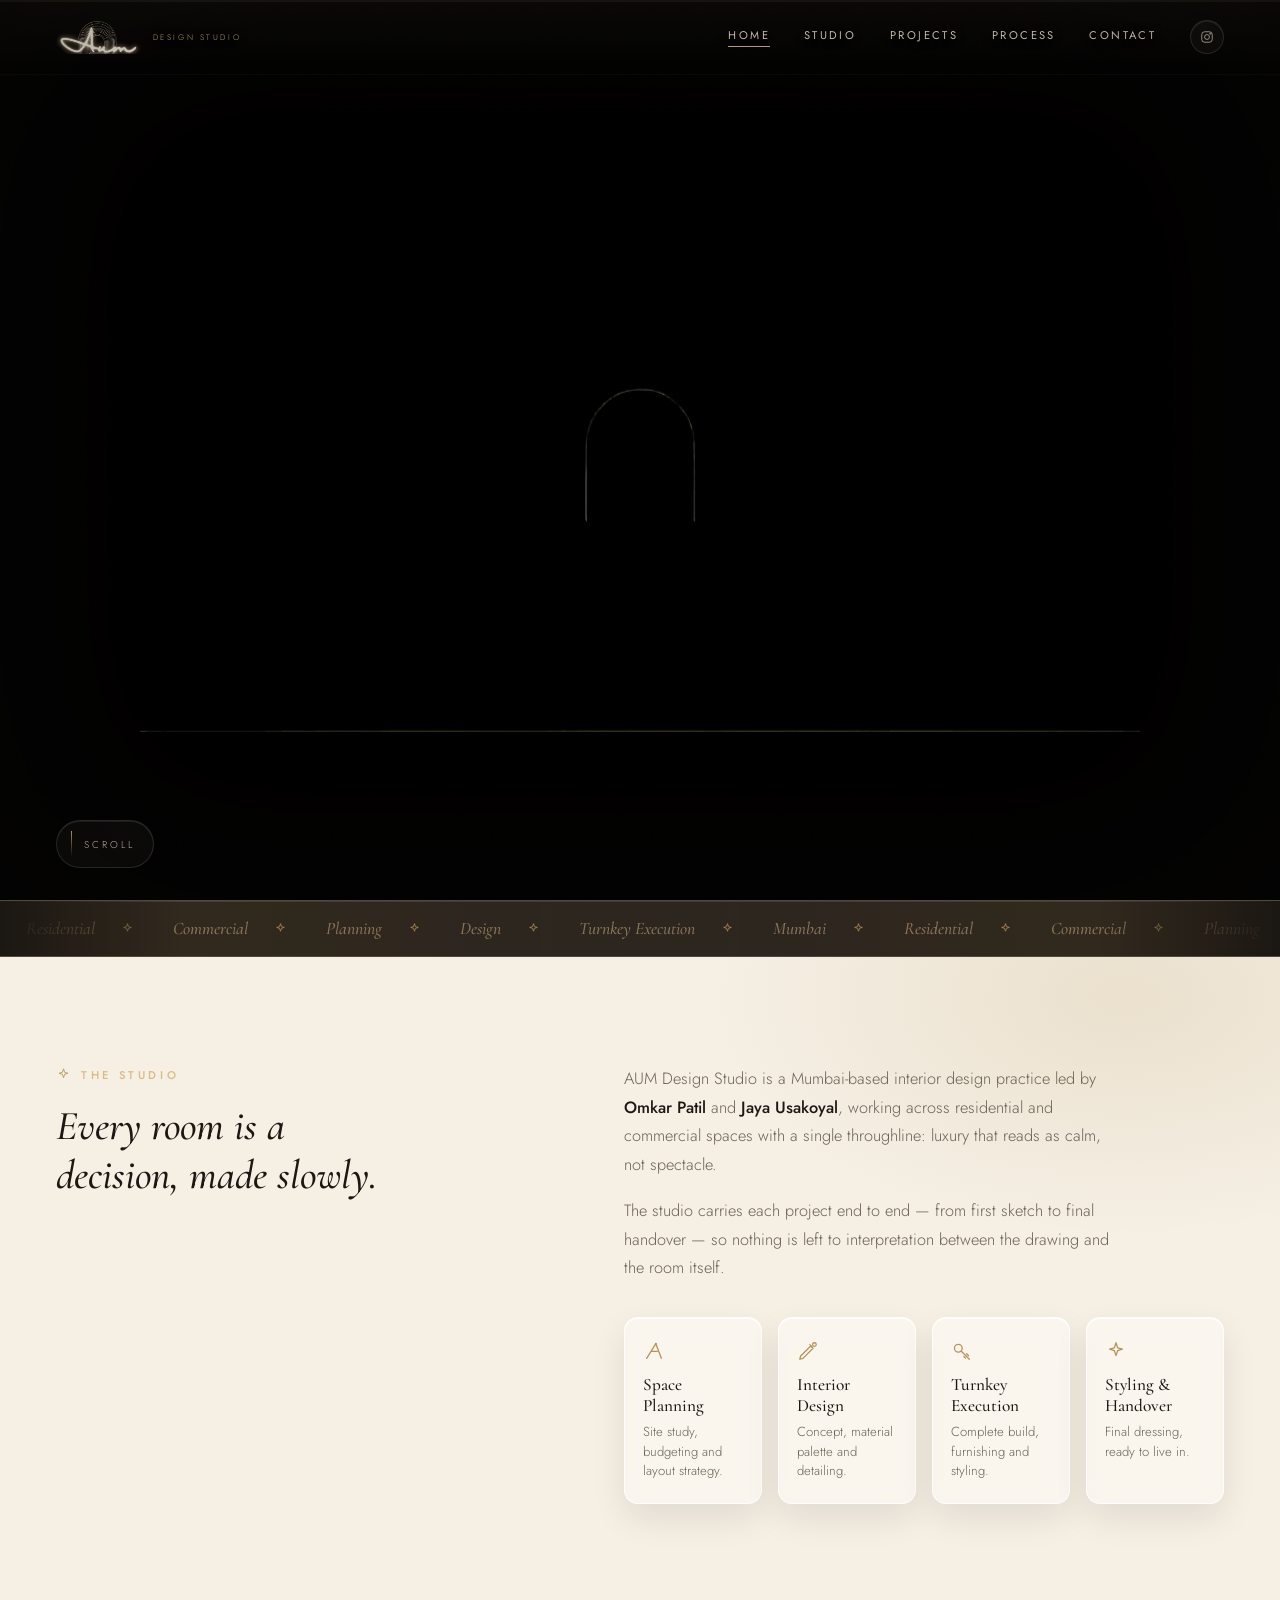
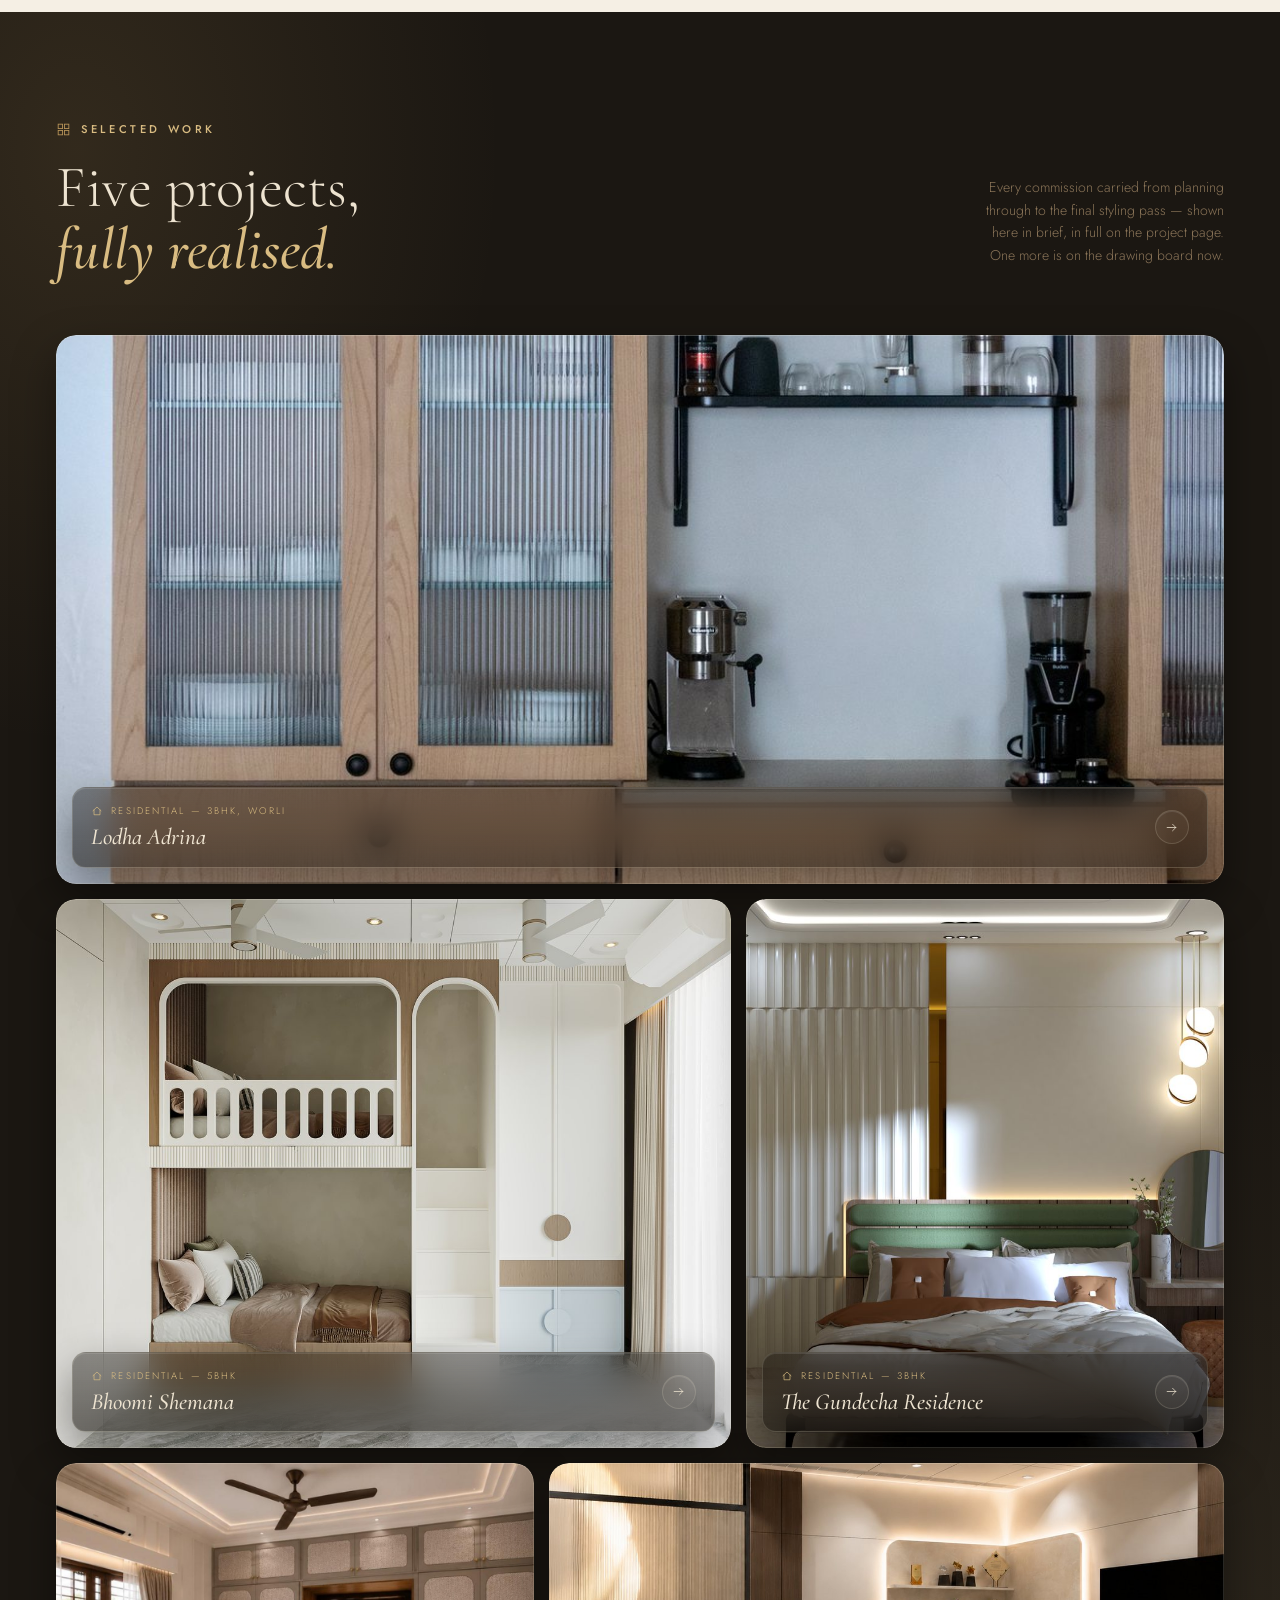
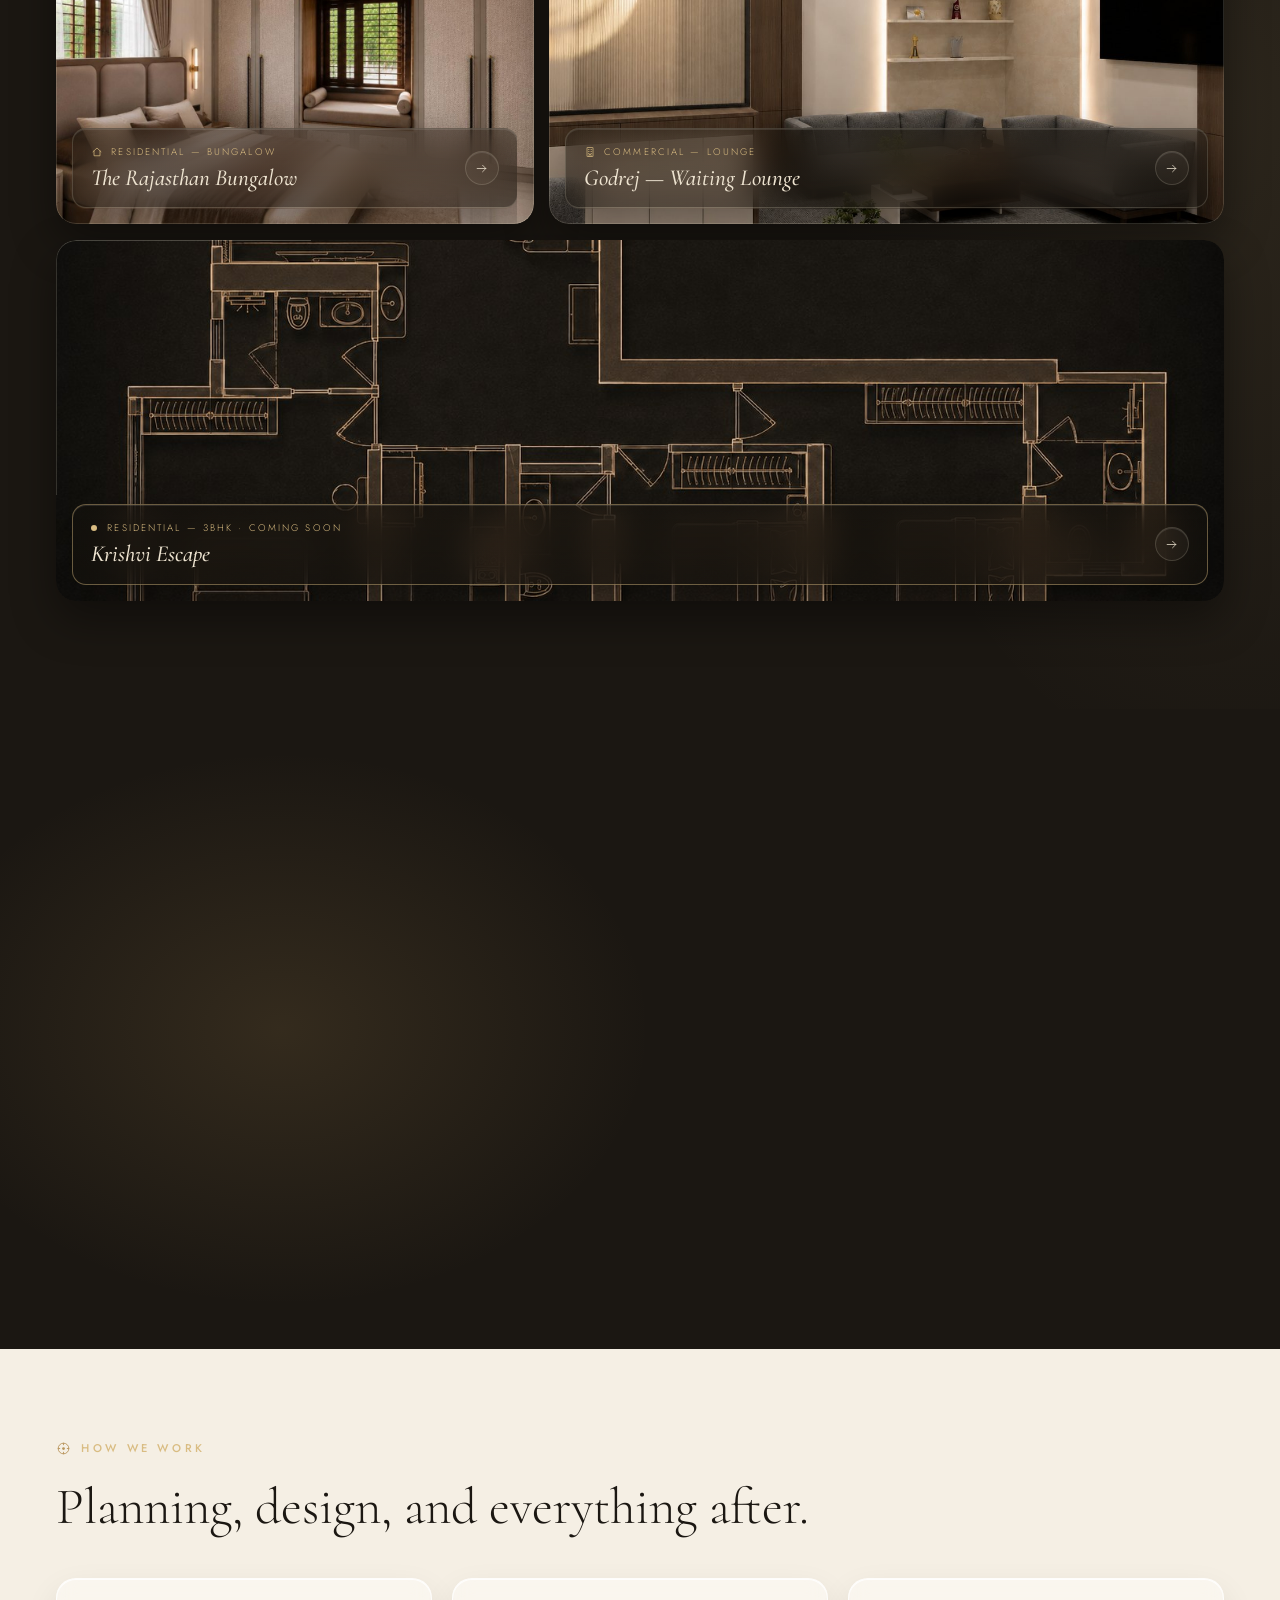
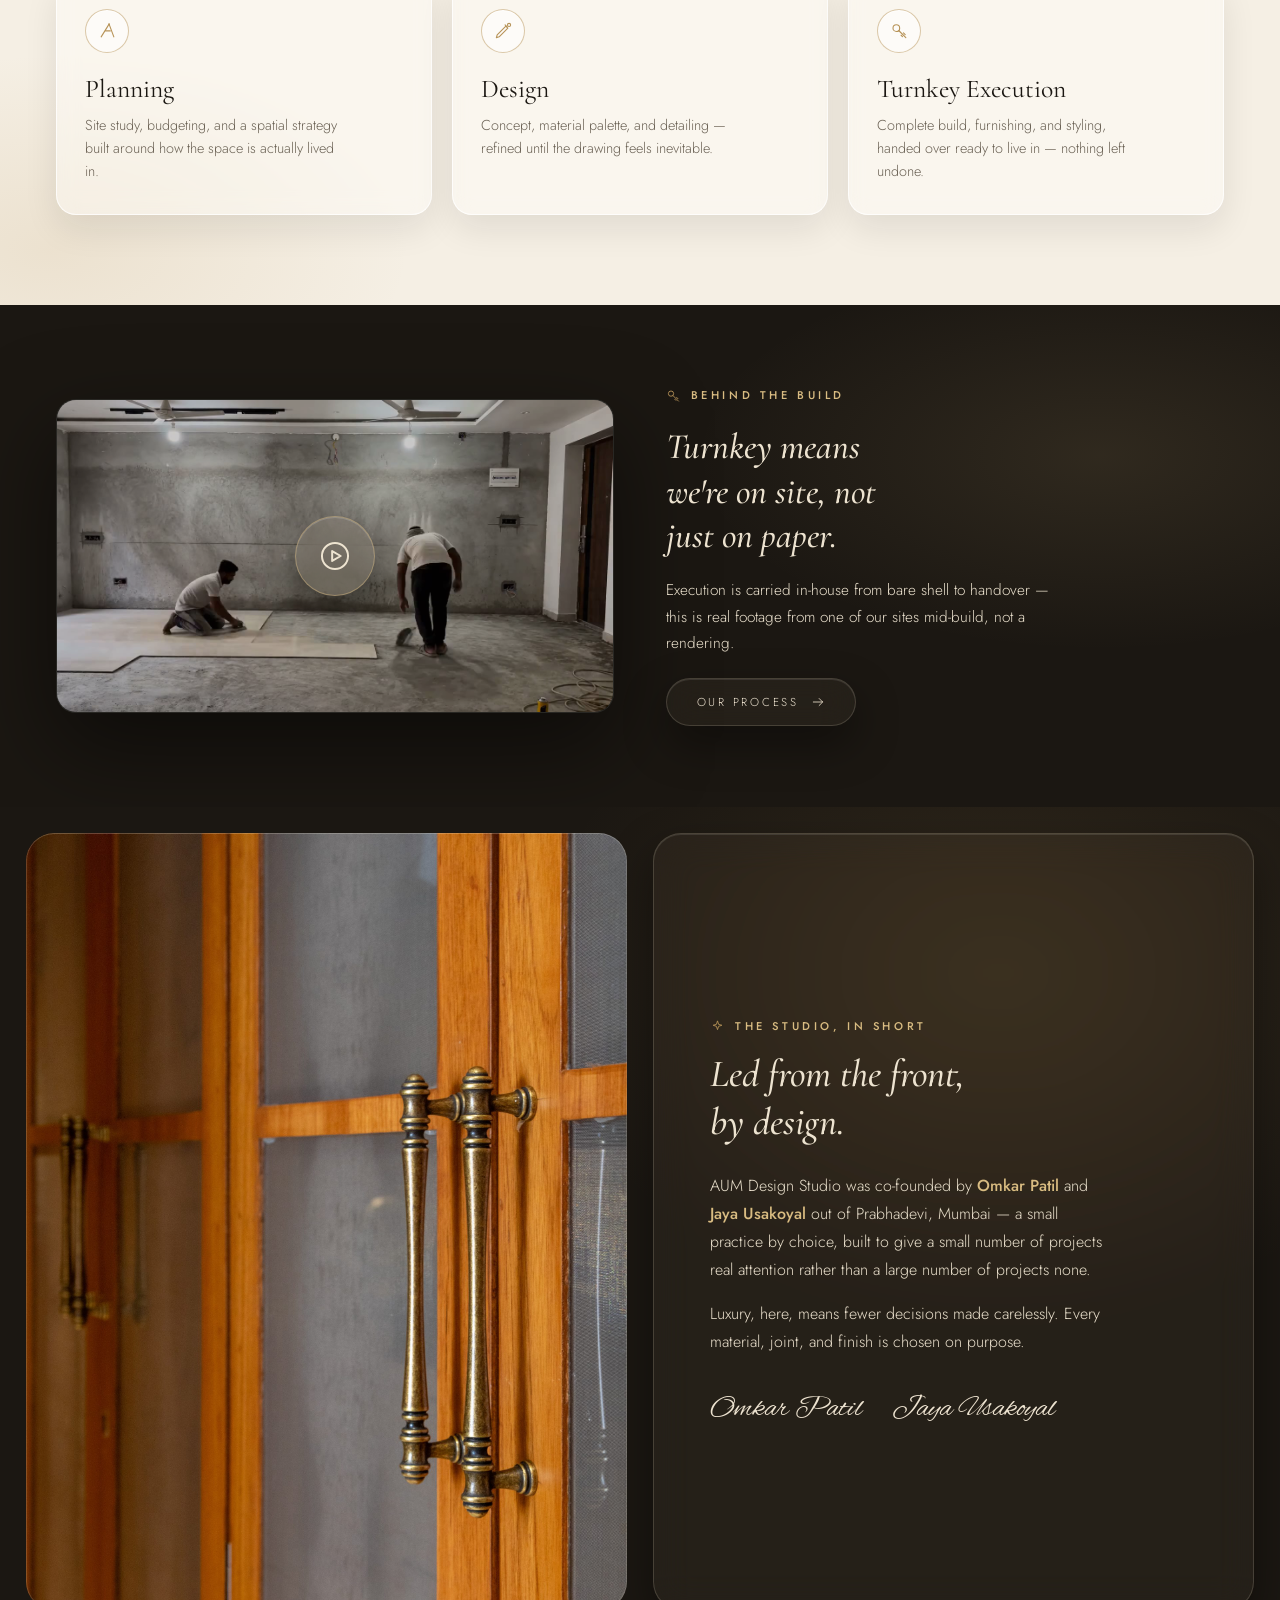
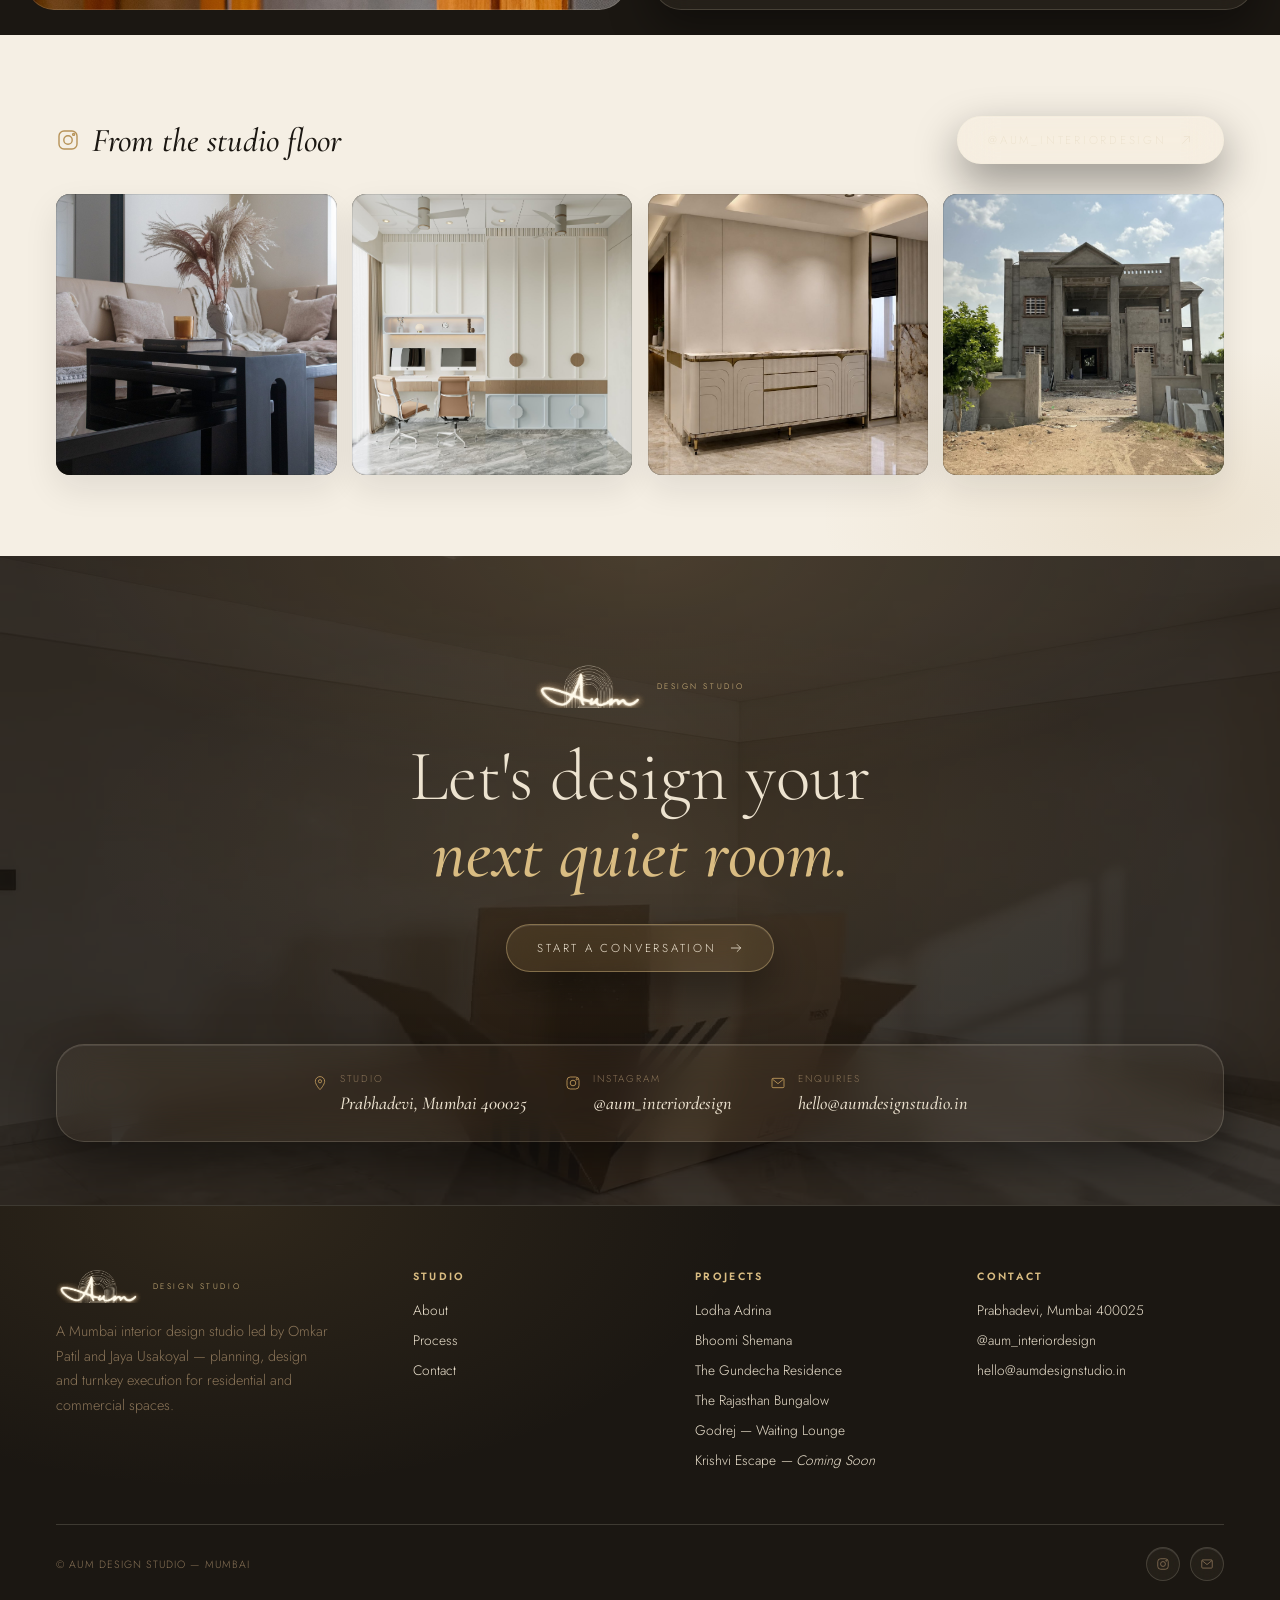
==== commit 5ad6f3df: "Correct Lodha Adrina from the client portfolio; About media full height Lodha Adrina, from Project P" ====
--- a/index.html
+++ b/index.html
@@ -102,10 +102,6 @@
         {
           "@type": "City",
           "name": "Mumbai"
-        },
-        {
-          "@type": "City",
-          "name": "Thane"
         },
         {
           "@type": "AdministrativeArea",
@@ -367,7 +363,7 @@
         <div class="frame" style="position:absolute;inset:0;"><img src="assets/img/lodha-adrina/card.jpg" alt="Lodha Adrina" loading="lazy" width="1200" height="900" /></div>
         <video class="hover-video" muted loop playsinline preload="none" src="assets/video/lodha-card-loop.mp4"></video>
         <div class="p-caption">
-          <div><span class="p-kicker"><svg class="icon"><use href="#i-home"></use></svg> Residential — Full Home</span><span class="p-name">Lodha Adrina</span></div>
+          <div><span class="p-kicker"><svg class="icon"><use href="#i-home"></use></svg> Residential — 3BHK, Worli</span><span class="p-name">Lodha Adrina</span></div>
           <div class="p-arrow"><svg class="icon"><use href="#i-arrow-right"></use></svg></div>
         </div>
       </a>
@@ -484,7 +480,7 @@
       <h2><svg class="icon"><use href="#i-instagram"></use></svg> From the studio floor</h2>
       <a href="https://www.instagram.com/aum_interiordesign/" class="btn ghost on-paper" target="_blank" rel="noopener">@aum_interiordesign <svg class="icon"><use href="#i-arrow-up-right"></use></svg></a>
     </div>
-    <div class="social-grid reveal reveal-delay-1"><a class="frame" href="https://www.instagram.com/aum_interiordesign/" target="_blank" rel="noopener"><img src="assets/img/lodha-adrina/gallery-01.jpg" alt="AUM Design Studio on Instagram" loading="lazy" width="1800" height="2700" /></a><a class="frame" href="https://www.instagram.com/aum_interiordesign/" target="_blank" rel="noopener"><img src="assets/img/bhoomi-shemana/gallery-01.jpg" alt="AUM Design Studio on Instagram" loading="lazy" width="1800" height="3200" /></a><a class="frame" href="https://www.instagram.com/aum_interiordesign/" target="_blank" rel="noopener"><img src="assets/img/gundechaal-residence/gallery-01.jpg" alt="AUM Design Studio on Instagram" loading="lazy" width="1672" height="941" /></a><a class="frame" href="https://www.instagram.com/aum_interiordesign/" target="_blank" rel="noopener"><img src="assets/img/rajasthan-bungalow/gallery-01.jpg" alt="AUM Design Studio on Instagram" loading="lazy" width="1800" height="1350" /></a></div>
+    <div class="social-grid reveal reveal-delay-1"><a class="frame" href="https://www.instagram.com/aum_interiordesign/" target="_blank" rel="noopener"><img src="assets/img/lodha-adrina/gallery-01.jpg" alt="AUM Design Studio on Instagram" loading="lazy" width="1800" height="2700" /></a><a class="frame" href="https://www.instagram.com/aum_interiordesign/" target="_blank" rel="noopener"><img src="assets/img/bhoomi-shemana/gallery-02.jpg" alt="AUM Design Studio on Instagram" loading="lazy" width="1800" height="3200" /></a><a class="frame" href="https://www.instagram.com/aum_interiordesign/" target="_blank" rel="noopener"><img src="assets/img/gundechaal-residence/gallery-01.jpg" alt="AUM Design Studio on Instagram" loading="lazy" width="1672" height="941" /></a><a class="frame" href="https://www.instagram.com/aum_interiordesign/" target="_blank" rel="noopener"><img src="assets/img/rajasthan-bungalow/gallery-01.jpg" alt="AUM Design Studio on Instagram" loading="lazy" width="1800" height="1350" /></a></div>
   </div>
 </section>
 
--- a/css/pages.css
+++ b/css/pages.css
@@ -180,10 +180,18 @@
 .about > *{position:relative;z-index:1;}
 .about-grid{display:grid;grid-template-columns:1fr 1fr;min-height:74vh;align-items:stretch;
   gap:clamp(0px,2vw,26px);padding:clamp(0px,2vw,26px);}
-/* the media column must not drive the row height — a portrait photo used to
-   stretch the row to ~1080px and leave the copy panel half empty */
+/* The media column must not DRIVE the row height — a portrait photo used to
+   stretch the row to ~1080px and leave the copy panel half empty. It should
+   still FILL whatever height the row ends up at, hence absolute + inset:0. */
 .about-media{position:relative;min-height:clamp(420px,62vh,620px);}
 .about-media .frame{position:absolute;inset:0;height:100%;border-radius:var(--r-lg);}
+/* On desktop the door runs the full height of the section, with the Omkar and
+   Jaya write-up centred beside it. */
+@media (min-width:821px){
+  .about-grid{min-height:min(92vh,880px);}
+  .about-media{min-height:0;}
+  .about-media .frame img{object-position:center 38%;}
+}
 .about-copy{display:flex;flex-direction:column;justify-content:center;padding:clamp(30px,4.4vw,64px);
   border-radius:var(--r-lg);
   background:var(--g-fill);border:1px solid var(--g-edge);
